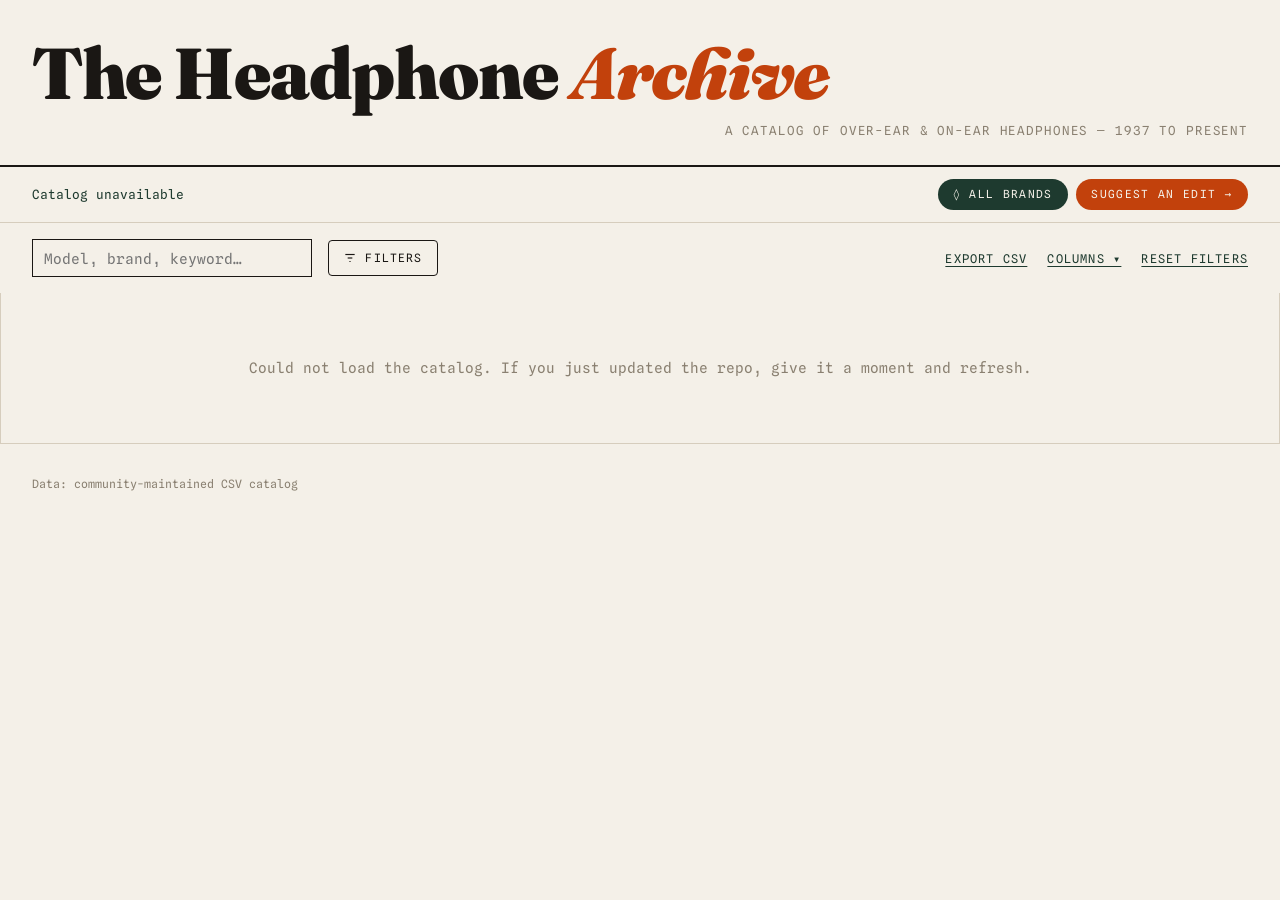
==== site/index.html @ 5421fc85 "Cap Model column's default width at its longest actual value, measured live" ====
<!DOCTYPE html>
<html lang="en">
<head>
<meta charset="UTF-8">
<meta name="viewport" content="width=device-width, initial-scale=1.0">
<title>The Headphone Archive</title>
<style>
  @import url('https://fonts.googleapis.com/css2?family=Fraunces:ital,opsz,wght@0,9..144,400;0,9..144,600;0,9..144,900;1,9..144,400&family=Spline+Sans+Mono:wght@400;500;600&display=swap');

  /* ---- Design tokens ----
     CSS custom properties for the neon-noir palette (paper/ink/amber accents), fonts, and
     spacing. Centralising them here means the whole site re-themes from this one block. */
  :root {
    --ink: #1a1714;
    --paper: #f4f0e8;
    --paper-2: #eae3d6;
    --accent: #c2410c;
    --accent-2: #1e3a2f;
    --line: #d6cdbd;
    --muted: #8a8071;
  }

  * { margin: 0; padding: 0; box-sizing: border-box; }
  html { background: var(--paper); }

  /* ---- Base layout: body, header, controls ----
     Page-level typography and the sticky header that holds the title, stat bar, and filter
     controls. The controls use a responsive CSS grid reflowed by the media queries below. */
  body {
    background: var(--paper);
    color: var(--ink);
    font-family: 'Spline Sans Mono', monospace;
    line-height: 1.5;
  }

  header {
    border-bottom: 2px solid var(--ink);
    padding: 2.5rem 2rem 1.5rem;
    max-width: 1300px;
    margin: 0 auto;
  }

  .masthead {
    display: flex;
    justify-content: space-between;
    align-items: flex-end;
    flex-wrap: wrap;
    gap: 1rem;
  }

  h1 {
    font-family: 'Fraunces', serif;
    font-weight: 900;
    font-size: clamp(2.4rem, 13vw, 4.5rem);
    line-height: 0.92;
    letter-spacing: -0.02em;
  }
  h1 em { font-style: italic; color: var(--accent); }

  .tagline {
    text-align: right;
    font-size: 0.78rem;
    color: var(--muted);
    text-transform: uppercase;
    letter-spacing: 0.15em;
    width: 100%;
  }

  .stats-bar {
    max-width: 1300px;
    margin: 0 auto;
    padding: 0.75rem 2rem;
    display: flex;
    align-items: center;
    gap: 1rem;
    flex-wrap: wrap;
    font-size: 0.8rem;
    border-bottom: 1px solid var(--line);
    color: var(--accent-2);
  }
  #statnums { display: flex; gap: 2rem; flex-wrap: wrap; align-items: center; }
  .suggest-btn {
    font-size: 0.7rem;
    text-transform: uppercase;
    letter-spacing: 0.12em;
    color: var(--paper);
    background: var(--accent);
    padding: 0.45rem 0.95rem;
    text-decoration: none;
    border-radius: 99px;
    white-space: nowrap;
    transition: background 0.15s;
  }
  .suggest-btn:hover { background: var(--accent-2); }
  .brands-btn {
    font-size: 0.7rem;
    text-transform: uppercase;
    letter-spacing: 0.12em;
    color: var(--paper);
    background: var(--accent-2);
    padding: 0.45rem 0.95rem;
    text-decoration: none;
    border-radius: 99px;
    white-space: nowrap;
    transition: background 0.15s;
  }
  .brands-btn:hover { background: #152b22; }
  .stats-bar strong { font-weight: 600; }

  /* The filter grid is now a popover anchored to the toolbar's own left edge (not the
     Filters button's position, which can sit far enough right that a wide panel would
     overflow the viewport) instead of an always-open row, so it costs nothing in the
     page's default vertical layout — only .toolbar's own single row does. */
  .controls {
    position: absolute;
    top: calc(100% + 0.5rem);
    left: var(--pad);
    z-index: 25;
    display: none;
    grid-template-columns: repeat(5, 1fr);
    gap: 0.6rem;
    background: var(--paper);
    border: 1px solid var(--ink);
    box-shadow: 4px 4px 0 rgba(26,23,20,0.12);
    padding: 1rem;
    width: max(600px, 40vw);
    max-width: calc(100vw - 2 * var(--pad));
  }
  .controls.open { display: grid; }
  .controls .field { min-width: 0; }

  .field label {
    display: block;
    font-size: 0.65rem;
    text-transform: uppercase;
    letter-spacing: 0.12em;
    color: var(--muted);
    margin-bottom: 0.3rem;
  }
  input, select {
    width: 100%;
    padding: 0.6rem 0.7rem;
    border: 1px solid var(--ink);
    background: var(--paper);
    font-family: inherit;
    font-size: 0.9rem;
    color: var(--ink);
    border-radius: 0;
  }
  input:focus, select:focus { outline: 2px solid var(--accent); outline-offset: -1px; }

  /* ---- Toolbar ----
     One compact row combining search, the Filters popover trigger, the result count, and
     the export/columns/reset actions — replaces the old separate filter-grid row and
     .resultmeta row so the page's default chrome is a single thin strip. */
  .toolbar {
    position: relative;
    max-width: 1400px;
    margin: 0 auto;
    padding: 1rem var(--pad);
    display: flex;
    align-items: center;
    gap: 1rem;
    flex-wrap: wrap;
  }
  .searchfield { width: min(280px, 100%); }
  .filter-toggle {
    display: inline-flex; align-items: center; gap: 0.5rem;
    background: none; border: 1px solid var(--ink); font-family: inherit;
    font-size: 0.72rem; text-transform: uppercase; letter-spacing: 0.1em;
    padding: 0.62rem 0.9rem; cursor: pointer; color: var(--ink);
    border-radius: 4px;
  }
  .filter-toggle:hover { background: var(--paper-2); }
  .filter-count {
    background: var(--accent); color: var(--paper); border-radius: 99px;
    font-size: 0.62rem; line-height: 1; padding: 0.22rem 0.4rem;
  }
  .resultcount { font-size: 0.75rem; color: var(--muted); text-transform: uppercase; letter-spacing: 0.1em; }

  main { max-width: 1300px; margin: 0 auto; padding: 0 2rem; }
  .meta-actions { display: flex; gap: 1.25rem; align-items: center; }
  .linkbtn {
    background: none; border: none; font-family: inherit; cursor: pointer;
    color: var(--accent-2); font-size: 0.75rem; text-transform: uppercase;
    letter-spacing: 0.1em; text-decoration: underline; text-underline-offset: 3px;
    padding: 0;
  }
  .linkbtn:hover { color: var(--accent); }

  /* Columns panel */
  /* ---- Column show/hide menu ----
     The popover listing each column as a checkbox. .colmenu is absolutely positioned under
     its toggle button and only displayed when .open is present. */
  .colpanel {
    position: relative;
    display: inline-block;
    /* No font-size of its own (it wraps only a button + an absolutely-positioned
       menu), so it was inheriting the page's default 16px, and with body's inherited
       line-height:1.5 that's a 24px-tall box — taller than the 12px .linkbtn siblings'
       ~14.4px, which pushed the Columns button a couple px off their shared center
       line as a flex item. font-size: 0 zeroes this element's own line box (1.5 x 0);
       .colmenu and its children set their own rem-based sizes so they're unaffected. */
    font-size: 0;
  }
  .colmenu {
    position: absolute;
    right: 0;
    top: 1.8rem;
    z-index: 20;
    background: var(--paper);
    border: 1px solid var(--ink);
    box-shadow: 4px 4px 0 rgba(26,23,20,0.12);
    padding: 0.85rem 1rem;
    min-width: 220px;
    display: none;
  }
  .colmenu.open { display: block; }
  .colmenu h4 {
    font-size: 0.62rem; text-transform: uppercase; letter-spacing: 0.14em;
    color: var(--muted); margin-bottom: 0.6rem; font-weight: 600;
  }
  .colmenu label {
    display: flex; align-items: center; gap: 0.55rem;
    font-size: 0.82rem; padding: 0.28rem 0; cursor: pointer;
    text-transform: none; letter-spacing: 0; color: var(--ink);
  }
  .colmenu input[type=checkbox] {
    width: auto; margin: 0; accent-color: var(--accent);
    border-radius: 0; cursor: pointer;
  }

  /* Table layout, header, resizer, cell, and sort-indicator rules live in the
     "Table (desktop)" block further down. Only the rules unique to this spot remain here. */
  thead th { position: relative; }            /* positioning context for .resizer */
  tbody tr { border-bottom: 1px solid var(--line); transition: background 0.12s; }

  .model-name { font-family: 'Fraunces', serif; font-size: 1.02rem; font-weight: 600; }
  .brand { color: var(--accent-2); font-weight: 500; }
  .year { font-variant-numeric: tabular-nums; }
  .spec { font-variant-numeric: tabular-nums; white-space: nowrap; }
  .spec.empty { color: var(--line); }

  /* ---- Status tags & wireless/ANC flags ----
     Pill-style badges in the Status column (active vs discontinued get different accents)
     and the compact WL/ANC text flags. Kept small so they don't crowd the row. */
  .tag {
    display: inline-block;
    font-size: 0.68rem;
    padding: 0.1rem 0.45rem;
    border: 1px solid var(--line);
    border-radius: 99px;
    white-space: nowrap;
  }
  .tag.disc { color: var(--muted); }
  .tag.active { border-color: var(--accent-2); color: var(--accent-2); }
  .flags { font-size: 0.7rem; color: var(--accent); letter-spacing: 0.05em; }

  .loading, .empty {
    text-align: center;
    padding: 4rem 1rem;
    color: var(--muted);
    font-size: 0.9rem;
  }
  .loading::after {
    content: '';
    display: block;
    width: 28px; height: 28px;
    margin: 1rem auto 0;
    border: 2px solid var(--line);
    border-top-color: var(--accent);
    border-radius: 50%;
    animation: spin 0.8s linear infinite;
  }
  @keyframes spin { to { transform: rotate(360deg); } }

  footer {
    max-width: 1300px; margin: 0 auto; padding: 2rem;
    border-top: 1px solid var(--line);
    font-size: 0.72rem; color: var(--muted);
    display: flex; justify-content: space-between; flex-wrap: wrap; gap: 1rem;
  }
  footer a { color: var(--accent-2); }

  /* Zebra striping (subtle) */
  tbody tr.datarow.zebra { background: #ece4d4; }
  tbody tr.datarow { cursor: pointer; }
  tbody tr.datarow:hover { background: var(--paper-2); }

  /* Expand caret + detail panel */
  .caretcol { width: 2rem; text-align: center; }
  .expandbtn { background: none; border: none; cursor: pointer; color: var(--muted); font-size: 1.1rem; line-height: 1; padding: 0.2rem 0.4rem; }
  .caret { display: inline-block; transition: transform 0.15s ease; }
  tr.datarow.expanded .caret { transform: rotate(90deg); color: var(--accent); }
  tr.detailrow > td { padding: 0; border-bottom: 1px solid var(--line); }
  tr.detailrow.zebra > td { background: #ece4d4; }
  /* Only the row itself highlights while expanded (same shade as hover, but it stays lit
     after the mouse leaves, unlike hover). Declared after zebra/hover so it wins the tie
     on specificity. The detail panel below stays plain — an accent top border marks the
     seam instead of matching the row's highlight, so the two read as distinct. */
  tbody tr.datarow.expanded { background: #d6cebc; }
  tr.detailrow:not([hidden]) > td { border-top: 2px solid var(--accent); }
  /* ---- Expanded row detail panel ----
     The drawer revealed when a row is clicked: a responsive grid of every spec plus notes
     and review links. The amber left border ties it visually to its parent row. */
  .detailwrap { padding: 1.1rem 1.4rem; border-left: 3px solid var(--accent); }
  .detail-specs { display: grid; grid-template-columns: repeat(auto-fill, minmax(150px, 1fr)); gap: 0.6rem 1.5rem; margin: 0; }
  .detail-specs dt { font-size: 0.6rem; text-transform: uppercase; letter-spacing: 0.1em; color: var(--muted); }
  .detail-specs dd { font-size: 0.88rem; font-variant-numeric: tabular-nums; }
  .detail-notes { margin-top: 0.9rem; font-size: 0.84rem; color: var(--ink); }
  .detail-links { margin-top: 0.9rem; font-size: 0.82rem; }
  .detail-links a { color: var(--accent-2); }

  /* Accessibility */
  .vh { position: absolute; width: 1px; height: 1px; padding: 0; margin: -1px; overflow: hidden; clip: rect(0 0 0 0); white-space: nowrap; border: 0; }
  .skip-link { position: absolute; left: -999px; top: 0; background: var(--ink); color: var(--paper); padding: 0.6rem 1rem; z-index: 100; }
  .skip-link:focus { left: 0; }
  a:focus-visible, button:focus-visible, input:focus-visible, select:focus-visible,
  th[role="button"]:focus-visible, .expandbtn:focus-visible, .cmpbtn:focus-visible {
    outline: 2px solid var(--accent); outline-offset: 2px;
  }

  /* Compare button in each row */
  .cmpcol { width: 2rem; text-align: center; }
  .cmpbtn { background: none; border: 1px solid var(--line); color: var(--muted);
    line-height: 1; width: 22px; height: 22px; border-radius: 4px; cursor: pointer;
    display: inline-flex; align-items: center; justify-content: center; padding: 0; transition: all 0.1s; }
  .cmpbtn::before { content: "+"; font-size: 1rem; }
  .cmpbtn:hover:not(:disabled) { border-color: var(--accent); color: var(--accent); }
  .cmpbtn--on { background: var(--accent); border-color: var(--accent); color: var(--paper); }
  .cmpbtn--on::before { content: "+"; }
  .cmpbtn--on:hover:not(:disabled)::before { content: "\2212"; color: var(--paper-2); }
  .cmpbtn:disabled { opacity: 0.3; cursor: not-allowed; }

  /* Compare bar */
  .cmpbar { position: fixed; bottom: 0; left: 0; right: 0; background: var(--ink); color: var(--paper);
    display: flex; align-items: center; gap: 1rem; padding: 0.8rem 1.5rem;
    box-shadow: 0 -4px 20px rgba(26,23,20,0.3); z-index: 40;
    transform: translateY(0); transition: transform 0.2s ease; }
  .cmpbar[hidden] { display: none; }
  .cmpbar-slots { display: flex; gap: 0.6rem; flex: 1; flex-wrap: wrap; }
  .cmpbar-slot { display: flex; align-items: center; gap: 0.4rem; background: rgba(255,255,255,0.1);
    border-radius: 99px; padding: 0.25rem 0.7rem; font-size: 0.78rem; white-space: nowrap; }
  .cmpbar-slot button { background: none; border: none; color: inherit; cursor: pointer;
    font-size: 1rem; line-height: 1; padding: 0; opacity: 0.7; }
  .cmpbar-slot button:hover { opacity: 1; }
  .cmpbar-btn { background: var(--accent); color: var(--paper); border: none; cursor: pointer;
    font-family: inherit; font-size: 0.72rem; text-transform: uppercase; letter-spacing: 0.1em;
    padding: 0.6rem 1.2rem; border-radius: 99px; white-space: nowrap; }
  .cmpbar-btn:hover { background: var(--accent-2); }
  .cmpbar-clear { color: rgba(255,255,255,0.6); font-size: 0.72rem; }
  .cmpbar-clear:hover { color: var(--paper); }

  /* Compare modal */
  /* ---- Compare modal ----
     Full-screen overlay that shows 2-3 selected headphones side by side. Hidden by default
     via the [hidden] attribute and switched to a flex layout only when opened. */
  #cmpOverlay { align-items: flex-start; justify-content: center; padding: 2rem 1rem; overflow-y: auto; }
  #cmpOverlay:not([hidden]) { display: flex; }
  .cmpmodal { background: var(--card); border: 1px solid var(--ink); border-radius: 12px;
    max-width: 960px; width: 100%; padding: 0; overflow: hidden; }
  .cmpmodal-head { display: flex; justify-content: space-between; align-items: center;
    padding: 1.2rem 1.5rem; border-bottom: 2px solid var(--ink); }
  .cmpmodal-head h2 { font-family: 'Fraunces', serif; font-size: 1.4rem; }
  .cmpclose { background: none; border: none; cursor: pointer; font-size: 1.5rem;
    color: var(--muted); line-height: 1; padding: 0.2rem; }
  .cmpclose:hover { color: var(--ink); }
  .cmpmodal-body { overflow-x: auto; }
  .cmpmodal-hint { font-size: 0.76rem; color: var(--muted); padding: 0.8rem 1.5rem;
    border-top: 1px solid var(--line); }
  .cmpmodal-hint a { color: var(--accent-2); word-break: break-all; }

  /* Comparison table */
  .cmptable { border-collapse: collapse; width: 100%; table-layout: fixed; }
  .cmptable th, .cmptable td { padding: 0.65rem 1rem; text-align: left;
    border-bottom: 1px solid var(--line); vertical-align: top; }
  .cmptable th { font-size: 0.6rem; text-transform: uppercase; letter-spacing: 0.1em;
    color: var(--muted); width: 140px; background: var(--paper-2); }
  .cmptable td { font-size: 0.88rem; background: var(--paper); }
  .cmptable tbody tr:nth-child(even) td { background: #ece4d4; }
  .cmptable .cmp-label { font-family: 'Fraunces', serif; font-size: 1rem; font-weight: 600; }
  .cmptable .cmp-brand { font-size: 0.72rem; color: var(--muted); }
  .cmptable .cmp-diff { color: var(--accent); font-weight: 500; }
  .cmptable .cmp-same { color: var(--muted); }
  .cmptable .cmp-empty { color: var(--line); font-style: italic; }
  /* ---- Accessibility & responsive ----
     Honours reduced-motion preferences and reflows the layout for tablet/phone widths.
     The small-screen rules also bump input font-size to 16px to stop iOS auto-zoom. */
  @media (prefers-reduced-motion: reduce) {
    *, *::before, *::after { animation-duration: 0.01ms !important; transition-duration: 0.01ms !important; }
  }
  /* ── Variables & base ────────────────────────────────── */
  :root { --pad: clamp(1rem, 3vw, 2rem); }

  h1 { font-family: 'Fraunces', serif; font-weight: 900;
    font-size: clamp(2.4rem, 13vw, 4.5rem); line-height: 0.92; letter-spacing: -0.02em; }
  h1 em { font-style: italic; color: var(--accent); }

  .tagline { text-align: right; font-size: 0.78rem; color: var(--muted);
    text-transform: uppercase; letter-spacing: 0.15em; width: 100%; }

  /* ── Page structure ──────────────────────────────────── */
  /* All sections share the same max-width and side padding */
  .stats-bar, main, footer {
    max-width: 1400px; margin: 0 auto;
  }
  .stats-bar {
    padding: 0.75rem var(--pad);
    display: flex; align-items: center; gap: 1rem; flex-wrap: wrap;
    font-size: 0.8rem; border-bottom: 1px solid var(--line); color: var(--accent-2);
  }
  #statnums { display: flex; gap: 1.5rem; flex-wrap: wrap; align-items: center; }

  /* ── Toolbar (search, filters popover, result count, actions) ──── */
  .toolbar {
    position: relative;
    max-width: 1400px; margin: 0 auto; padding: 1rem var(--pad);
    display: flex; align-items: center; gap: 1rem; flex-wrap: wrap;
  }
  .searchfield { width: min(280px, 100%); }
  .filter-toggle {
    display: inline-flex; align-items: center; gap: 0.5rem;
    background: none; border: 1px solid var(--ink); font-family: inherit;
    font-size: 0.72rem; text-transform: uppercase; letter-spacing: 0.1em;
    padding: 0.62rem 0.9rem; cursor: pointer; color: var(--ink);
    border-radius: 4px;
  }
  .filter-toggle:hover { background: var(--paper-2); }
  .filter-count {
    background: var(--accent); color: var(--paper); border-radius: 99px;
    font-size: 0.62rem; line-height: 1; padding: 0.22rem 0.4rem;
  }
  .resultcount { font-size: 0.75rem; color: var(--muted); text-transform: uppercase; letter-spacing: 0.1em; }

  /* ── Controls / filters popover ──────────────────────── */
  .controls {
    position: absolute; top: calc(100% + 0.5rem); left: var(--pad); z-index: 25;
    display: none;
    grid-template-columns: repeat(5, 1fr);
    gap: 0.6rem;
    background: var(--paper); border: 1px solid var(--ink);
    box-shadow: 4px 4px 0 rgba(26,23,20,0.12);
    padding: 1rem;
    width: max(600px, 40vw);
    max-width: calc(100vw - 2 * var(--pad));
  }
  .controls.open { display: grid; }
  .controls .field { min-width: 0; }
  @media (max-width: 700px) {
    .controls { grid-template-columns: 1fr 1fr; width: max(90vw, 320px); }
  }

  .field label { display: block; font-size: 0.65rem; text-transform: uppercase;
    letter-spacing: 0.12em; color: var(--muted); margin-bottom: 0.3rem; }
  input, select { width: 100%; padding: 0.6rem 0.7rem; border: 1px solid var(--ink);
    background: var(--paper); font-family: inherit; font-size: 0.9rem;
    color: var(--ink); border-radius: 0; }
  input:focus, select:focus { outline: none; border-color: var(--accent); }
  @media (max-width: 600px) { input, select { font-size: 1rem; } } /* prevent iOS zoom */

  /* ── Main + table ────────────────────────────────────── */
  main { padding: 0; }

  .meta-actions { display: flex; gap: 1.25rem; align-items: center; margin-left: auto; }
  .linkbtn { background: none; border: none; font-family: inherit; cursor: pointer;
    color: var(--accent-2); font-size: 0.75rem; text-transform: uppercase;
    letter-spacing: 0.1em; text-decoration: underline; text-underline-offset: 3px; padding: 0; }
  .linkbtn:hover { color: var(--accent); }

  /* Columns panel */
  .colpanel { position: relative; display: inline-block; font-size: 0; }
  .colmenu { position: absolute; right: 0; top: 1.8rem; z-index: 20;
    background: var(--paper); border: 1px solid var(--ink);
    box-shadow: 4px 4px 0 rgba(26,23,20,0.12); padding: 0.85rem 1rem;
    min-width: 220px; display: none; }
  .colmenu.open { display: block; }
  .colmenu h4 { font-size: 0.62rem; text-transform: uppercase; letter-spacing: 0.14em;
    color: var(--muted); margin-bottom: 0.6rem; font-weight: 600; }
  .colmenu label { display: flex; align-items: center; gap: 0.55rem;
    font-size: 0.82rem; padding: 0.28rem 0; cursor: pointer;
    text-transform: none; letter-spacing: 0; color: var(--ink); }
  .colmenu input[type=checkbox] { width: auto; margin: 0;
    accent-color: var(--accent); border-radius: 0; cursor: pointer; }

  /* ── Table (desktop) ─────────────────────────────────── */
  /* ---- Table (desktop) ----
     The authoritative table styling: full-width fixed layout, sticky header, resizer handles,
     and sort indicators. The auto-fit rules let columns fill the container without overflow. */
  table { width: 100%; border-collapse: collapse; table-layout: fixed; }
  #tablewrap {
    overflow-x: hidden;
    overflow-y: auto;
    max-height: calc(100vh - 230px);
    background: var(--paper);
    border-left: 1px solid var(--line);
    border-right: 1px solid var(--line);
  }
  table.autofit { width: 100%; table-layout: fixed; }
  table.autofit td { overflow: hidden; text-overflow: ellipsis; }
  table.autofit th { overflow: hidden; text-overflow: clip; }
  thead th { position: sticky; top: 0; z-index: 10; background: var(--paper-2);
    text-align: left; font-size: 0.65rem; text-transform: uppercase;
    letter-spacing: 0.12em; color: var(--muted); padding: 0.5rem 0.6rem;
    /* box-shadow, not border-bottom: with table { border-collapse: collapse }, a bottom
       border on a sticky header cell is collapsed onto the shared edge with the row
       below it, so it scrolls away with the body instead of staying pinned to the
       sticky header. box-shadow isn't part of the border-collapse model, so it stays
       put. */
    /* The inset right-edge shadow is a static divider between every header, resizable
       or not — see .resizer::before below for the extra grip mark on ones that are. */
    box-shadow: 0 2px 0 0 var(--ink), inset -1px 0 0 var(--line);
    cursor: pointer; user-select: none; white-space: nowrap; }
  thead th:last-child { box-shadow: 0 2px 0 0 var(--ink); }
  thead th:hover { color: var(--accent); }
  thead th > span:first-child { display: inline-block; max-width: calc(100% - 10px);
    overflow: hidden; text-overflow: clip; vertical-align: bottom; }
  thead th[aria-sort="ascending"], thead th[aria-sort="descending"] { color: var(--accent); box-shadow: 0 3px 0 0 var(--accent), inset -1px 0 0 var(--line); }
  /* Column reorder drag feedback: the dragged header dims, and a single fixed-position
     bar (positioned in JS, see wireHeaderDrag) marks the one spot it would land on if
     dropped now. */
  thead th.dragging-col { opacity: 0.4; }
  #colDropIndicator { position: fixed; width: 3px; background: var(--accent);
    z-index: 30; display: none; pointer-events: none; }
  /* Applied to a column's header and cells when COLS marks it `center: true` (Year,
     Impedance) — both the label and the values center within the column's width. */
  th.col-center, td.col-center { text-align: center; }
  /* Applied to a column's th+td when COLS marks it `tight: true` (Year, Impedance) — the
     standard 0.6rem side padding is generous for columns already trimmed to fit a short
     header word, so this shaves it down and the column's `w` is measured against this
     smaller padding instead. */
  th.col-tight, td.col-tight { padding-left: 0.3rem; padding-right: 0.3rem; }
  tbody tr:hover { background: var(--paper-2); }
  tbody td { padding: 0.7rem 0.6rem; font-size: 0.86rem; vertical-align: top;
    white-space: nowrap; overflow: hidden; text-overflow: ellipsis; }
  tbody tr.datarow { background: var(--paper); cursor: pointer; }
  tbody tr.datarow.zebra { background: #ece4d4; }
  tbody tr.datarow:hover, tbody tr.datarow.zebra:hover { background: #d6cebc; }

  .resizer { position: absolute; top: 0; right: 0; width: 9px; height: 100%;
    cursor: col-resize; user-select: none; }
  /* Every header already gets a plain divider line (thead th's inset box-shadow);
     this short grip mark layers on top of it to mark boundaries that actually drag,
     growing into a full-height accent line on hover as the "you can resize here" cue. */
  .resizer::before { content: ""; position: absolute; right: 0; top: 38%;
    height: 24%; width: 3px; border-radius: 2px; background: var(--muted); }
  .resizer:hover::before { top: 0; height: 100%; width: 2px; border-radius: 0; background: var(--accent); }

  .model-name { font-family: 'Fraunces', serif; font-size: 1.02rem; font-weight: 600; }
  .brand { color: var(--accent-2); font-weight: 500; text-decoration: none; }
  .brand:hover { color: var(--accent); text-decoration: underline; }
  .year { font-variant-numeric: tabular-nums; }
  .spec { font-variant-numeric: tabular-nums; white-space: nowrap; }
  .spec.empty { color: var(--line); }
  .tag { display: inline-block; font-size: 0.68rem; padding: 0.1rem 0.45rem;
    border: 1px solid var(--line); border-radius: 99px; white-space: nowrap; }
  .tag.disc { color: var(--muted); }
  .tag.active { border-color: var(--accent-2); color: var(--accent-2); }
  .flags { font-size: 0.7rem; color: var(--accent); letter-spacing: 0.05em; }

  /* ── Mobile card layout ──────────────────────────────── */
  @media (max-width: 600px) {
    /* Unlock the table for card transformation */
    #tablewrap { overflow-x: hidden; max-height: none; border: none; }
    table, tbody { display: block; }
    thead { display: none; }

    /* Each row becomes a card */
    tr.datarow {
      display: grid;
      /* Year and design each get their own column (auto / 1fr) rather than sharing one
         "meta" area — two grid items placed in the same named area stack on top of each
         other instead of flowing side by side, which is what "auto auto" here fixes. */
      grid-template-columns: auto 1fr auto auto;
      grid-template-areas: "brand  brand  cmp caret" "model  model  cmp caret" "year design cmp caret";
      gap: 0 0.4rem;
      align-items: center;
      border: 1px solid var(--line);
      border-radius: 8px;
      margin: 0.5rem var(--pad);
      padding: 0.75rem;
      background: var(--paper);
      cursor: pointer;
    }
    tr.datarow.zebra { background: #ece4d4; }
    tr.datarow:hover { background: var(--paper-2); }

    /* Hide all cells by default; show only the ones we name */
    tr.datarow td { display: none; padding: 0; border: none;
      white-space: normal; overflow: visible; text-overflow: unset; }

    /* Prefixed with `tr.datarow` (rather than the bare `td[data-key=...]`) so these
       beat the "hide all cells" rule above on specificity — a plain attribute selector
       is less specific than tr.datarow td and was silently losing to display:none. */
    tr.datarow td[data-key="_brand"]    { display: block; grid-area: brand;
      font-size: 0.68rem; color: var(--muted); margin-bottom: 0.1rem; }
    tr.datarow td[data-key="model_name"]{ display: block; grid-area: model;
      font-size: 0.95rem; font-family: 'Fraunces', serif; font-weight: 600;
      line-height: 1.2; padding: 0.05rem 0; }
    /* Meta row: year + design, each in their own grid column so they sit side by side
       instead of overlapping (see the grid-template-areas comment above). */
    tr.datarow td[data-key="release_year"]{ display: inline; grid-area: year;
      font-size: 0.72rem; color: var(--muted); justify-self: start; }
    tr.datarow td[data-key="design"]    { display: inline; grid-area: design;
      font-size: 0.72rem; color: var(--muted); justify-self: start; }
    tr.datarow td[data-key="design"]::before { content: "\00b7"; margin-right: 0.3em; }
    tr.datarow td.cmpcol  { display: flex; grid-area: cmp;  align-items: center;
      justify-content: center; width: 28px; }
    tr.datarow td.caretcol{ display: flex; grid-area: caret; align-items: center;
      justify-content: center; width: 28px; }

    /* Detail row in card view — :not([hidden]) so the hidden attribute (which toggleDetail
       sets/clears) still wins; a bare `display: block` here would override it and force
       every row's detail panel permanently open. */
    tr.detailrow:not([hidden]) { display: block; }
    tr.detailrow > td { display: block; padding: 0; border: none;
      margin: -0.5rem var(--pad) 0.5rem; border-left: 3px solid var(--accent);
      background: var(--paper); border-radius: 0 0 8px 8px; }
    tr.detailrow.zebra > td { background: #ece4d4; }
    .detailwrap { padding: 0.9rem 1rem; border-left: none; }

    /* Simplify compare modal on mobile */
    .cmpmodal { border-radius: 0; max-height: 100vh; overflow-y: auto; }
    #cmpOverlay { padding: 0; align-items: flex-end; }
    .cmptable th { width: 90px; font-size: 0.55rem; }
    .cmptable td { font-size: 0.8rem; }

    /* Compare bar */
    .cmpbar { flex-wrap: wrap; gap: 0.5rem; padding: 0.75rem 1rem; }
    .cmpbar-slots { width: 100%; }
    .cmpbar-slot { font-size: 0.7rem; }
  }

  /* ── Expand / detail panel ───────────────────────────── */
  .caretcol { width: 2rem; text-align: center; }
  .expandbtn { background: none; border: none; cursor: pointer;
    color: var(--muted); font-size: 1.1rem; line-height: 1; padding: 0.2rem 0.4rem; }
  .caret { display: inline-block; transition: transform 0.15s ease; }
  tr.datarow.expanded .caret { transform: rotate(90deg); color: var(--accent); }
  tr.detailrow > td { padding: 0; border-bottom: 1px solid var(--line); }
  tr.detailrow.zebra > td { background: #ece4d4; }
  /* Only the row itself highlights while expanded (same shade as hover, but it stays lit
     after the mouse leaves, unlike hover). Declared after zebra/hover so it wins the tie
     on specificity. The detail panel below stays plain — an accent top border marks the
     seam instead of matching the row's highlight, so the two read as distinct. */
  tbody tr.datarow.expanded { background: #d6cebc; }
  tr.detailrow:not([hidden]) > td { border-top: 2px solid var(--accent); }
  .detailwrap { padding: 1.1rem 1.4rem; border-left: 3px solid var(--accent); }
  .detail-specs { display: grid;
    grid-template-columns: repeat(auto-fill, minmax(150px, 1fr));
    gap: 0.6rem 1.5rem; margin: 0; }
  .detail-specs dt { font-size: 0.6rem; text-transform: uppercase;
    letter-spacing: 0.1em; color: var(--muted); }
  .detail-specs dd { font-size: 0.88rem; font-variant-numeric: tabular-nums;
    word-break: break-word; overflow-wrap: break-word; white-space: normal; }
  .detail-notes { margin-top: 0.9rem; font-size: 0.84rem; color: var(--ink);
    background: var(--paper); border: 1px solid var(--line);
    padding: 0.5rem 0.75rem; border-radius: 4px; }
  .detail-links { margin-top: 0.9rem; font-size: 0.82rem; }
  .detail-links a { color: var(--accent-2); }

  /* Lineage chain */
  .lineage-chain { margin-top: 1rem; }
  .ln-label { font-size: 0.6rem; text-transform: uppercase; letter-spacing: 0.12em;
    color: var(--muted); margin-bottom: 0.5rem; }
  .ln-row { display: flex; align-items: center; flex-wrap: wrap; gap: 0.3rem; }
  .ln-arrow { color: var(--line); font-size: 0.9rem; padding: 0 0.1rem; }
  .ln-node { display: flex; flex-direction: column; align-items: center;
    padding: 0.35rem 0.65rem; border-radius: 4px; border: 1px solid var(--line);
    min-width: 80px; max-width: 140px; text-align: center; }
  .ln-current { background: var(--accent); border-color: var(--accent); color: var(--paper); }
  .ln-other { background: var(--paper-2); cursor: pointer; transition: border-color 0.12s; }
  .ln-other:hover { border-color: var(--accent); }
  .ln-name { font-size: 0.72rem; font-weight: 600; white-space: nowrap;
    overflow: hidden; text-overflow: ellipsis; max-width: 120px; }
  .ln-year { font-size: 0.6rem; opacity: 0.75; margin-top: 0.1rem; }

  /* ── Misc ────────────────────────────────────────────── */
  .loading, .empty { text-align: center; padding: 4rem 1rem;
    color: var(--muted); font-size: 0.9rem; }
  .loading::after { content: ''; display: block; width: 28px; height: 28px;
    margin: 1rem auto 0; border: 2px solid var(--line); border-top-color: var(--accent);
    border-radius: 50%; animation: spin 0.8s linear infinite; }
  @keyframes spin { to { transform: rotate(360deg); } }

  footer { padding: 2rem var(--pad); border-top: 1px solid var(--line);
    font-size: 0.72rem; color: var(--muted);
    display: flex; justify-content: space-between; flex-wrap: wrap; gap: 1rem; }
  footer a { color: var(--accent-2); }

  /* ── Accessibility ───────────────────────────────────── */
  .vh { position: absolute; width: 1px; height: 1px; padding: 0;
    margin: -1px; overflow: hidden; clip: rect(0 0 0 0);
    white-space: nowrap; border: 0; }
  .skip-link { position: absolute; left: -999px; top: 0;
    background: var(--ink); color: var(--paper); padding: 0.6rem 1rem; z-index: 100; }
  .skip-link:focus { left: 0; }
  a:focus-visible, button:focus-visible, input:focus-visible, select:focus-visible,
  th[role="button"]:focus-visible, .expandbtn:focus-visible, .cmpbtn:focus-visible {
    outline: 2px solid var(--accent); outline-offset: 2px; }

  /* ── Compare button ──────────────────────────────────── */
  .cmpcol { width: 2rem; text-align: center; }
  .cmpbtn { background: none; border: 1px solid var(--line); color: var(--muted);
    font-size: 1rem; line-height: 1; width: 22px; height: 22px; border-radius: 4px;
    cursor: pointer; display: inline-flex; align-items: center; justify-content: center;
    padding: 0; transition: all 0.1s; }
  .cmpbtn:hover:not(:disabled) { border-color: var(--accent); color: var(--accent); }
  .cmpbtn--on { background: var(--accent); border-color: var(--accent); color: var(--paper); }
  .cmpbtn:disabled { opacity: 0.3; cursor: not-allowed; }

  /* ── Compare bar ─────────────────────────────────────── */
  .cmpbar { position: fixed; bottom: 0; left: 0; right: 0; background: var(--ink);
    color: var(--paper); display: flex; align-items: center; gap: 1rem;
    padding: 0.8rem 1.5rem; box-shadow: 0 -4px 20px rgba(26,23,20,0.3); z-index: 40; }
  .cmpbar[hidden] { display: none; }
  .cmpbar-slots { display: flex; gap: 0.6rem; flex: 1; flex-wrap: wrap; }
  .cmpbar-slot { display: flex; align-items: center; gap: 0.4rem;
    background: rgba(255,255,255,0.1); border-radius: 99px;
    padding: 0.25rem 0.7rem; font-size: 0.78rem; white-space: nowrap; }
  .cmpbar-slot button { background: none; border: none; color: inherit;
    cursor: pointer; font-size: 1rem; line-height: 1; padding: 0; opacity: 0.7; }
  .cmpbar-slot button:hover { opacity: 1; }
  .cmpbar-btn { background: var(--accent); color: var(--paper); border: none;
    cursor: pointer; font-family: inherit; font-size: 0.72rem;
    text-transform: uppercase; letter-spacing: 0.1em; padding: 0.6rem 1.2rem;
    border-radius: 99px; white-space: nowrap; }
  .cmpbar-btn:hover { background: var(--accent-2); }
  .cmpbar-clear { color: rgba(255,255,255,0.6); font-size: 0.72rem; }
  .cmpbar-clear:hover { color: var(--paper); }

  /* ── Compare modal ───────────────────────────────────── */
  #cmpOverlay { align-items: flex-start; justify-content: center;
    padding: 2rem 1rem; overflow-y: auto; }
  #cmpOverlay:not([hidden]) { display: flex; }
  .cmpmodal { background: var(--card); border: 1px solid var(--ink); border-radius: 12px;
    max-width: 960px; width: 100%; padding: 0; overflow: hidden; }
  .cmpmodal-head { display: flex; justify-content: space-between; align-items: center;
    padding: 1.2rem 1.5rem; border-bottom: 2px solid var(--ink); }
  .cmpmodal-head h2 { font-family: 'Fraunces', serif; font-size: 1.4rem; }
  .cmpclose { background: none; border: none; cursor: pointer; font-size: 1.5rem;
    color: var(--muted); line-height: 1; padding: 0.2rem; }
  .cmpclose:hover { color: var(--ink); }
  .cmpmodal-body { overflow-x: auto; }
  .cmpmodal-hint { font-size: 0.76rem; color: var(--muted); padding: 0.8rem 1.5rem;
    border-top: 1px solid var(--line); }
  .cmpmodal-hint a { color: var(--accent-2); word-break: break-all; }
  .cmptable { border-collapse: collapse; width: 100%; table-layout: fixed; }
  .cmptable th, .cmptable td { padding: 0.32rem 0.7rem; text-align: left;
    border-bottom: 1px solid var(--line); vertical-align: top; }
  .cmptable th { font-size: 0.58rem; text-transform: uppercase; letter-spacing: 0.1em;
    color: var(--muted); width: 120px; background: var(--paper-2); }
  .cmptable td { font-size: 0.82rem; background: var(--paper); }
  .cmptable tbody tr:nth-child(even) td { background: #ece4d4; }
  .cmptable .cmp-label { font-family: 'Fraunces', serif; font-size: 0.92rem; font-weight: 600; }
  .cmptable .cmp-brand { font-size: 0.68rem; color: var(--muted); }
  .cmptable .cmp-diff { color: var(--accent); font-weight: 500; }
  .cmptable .cmp-same { color: var(--muted); }
  .cmptable .cmp-empty { color: var(--line); font-style: italic; }
</style>
</head>
<body>
<a class="skip-link" href="#main">Skip to catalog</a>
<header>
  <div class="masthead">
    <h1>The Headphone <em>Archive</em></h1>
    <div class="tagline">A catalog of over-ear &amp; on-ear headphones — 1937 to present</div>
  </div>
</header>

<div class="stats-bar" id="statsbar">
  <span id="statnums">Loading catalog&hellip;</span>
  <div style="margin-left:auto;display:flex;gap:0.5rem;align-items:center;">
    <a class="brands-btn" href="brands.html">&#9674; All Brands</a>
    <a class="suggest-btn" href="suggest.html">Suggest an Edit &rarr;</a>
  </div>
</div>

<main id="main">
  <div class="toolbar">
    <div class="field searchfield">
      <label for="q" class="vh">Search</label>
      <input type="text" id="q" placeholder="Model, brand, keyword&hellip;" autocomplete="off">
    </div>
    <button class="filter-toggle" id="filterToggle" aria-haspopup="true" aria-expanded="false" aria-controls="filtersGrid">
      <svg width="14" height="14" viewBox="0 0 24 24" fill="none" stroke="currentColor" stroke-width="2"><line x1="4" y1="6" x2="20" y2="6"/><line x1="8" y1="12" x2="16" y2="12"/><line x1="11" y1="18" x2="13" y2="18"/></svg>
      Filters<span class="filter-count" id="filterCount" hidden></span>
    </button>
    <div class="controls" id="filtersGrid">
        <div class="field">
          <label for="brand">Brand</label>
          <select id="brand"><option value="">All</option></select>
        </div>
        <div class="field">
          <label for="design">Design</label>
          <select id="design"><option value="">All</option></select>
        </div>
        <div class="field">
          <label for="fit">Fit</label>
          <select id="fit"><option value="">All</option></select>
        </div>
        <div class="field">
          <label for="driver">Driver</label>
          <select id="driver"><option value="">All</option></select>
        </div>
        <div class="field">
          <label for="status">Status</label>
          <select id="status"><option value="">All</option></select>
        </div>
        <div class="field">
          <label for="sig">Sound signature</label>
          <select id="sig">
            <option value="">All</option>
            <option>Neutral</option>
            <option>Warm Neutral</option>
            <option>Neutral Bright</option>
            <option>Warm</option>
            <option>Bright</option>
            <option>Analytical</option>
            <option>V-Shaped</option>
            <option>U-Shaped</option>
            <option>Bassy</option>
            <option>Dark</option>
          </select>
        </div>
        <div class="field">
          <label for="imp_max">Max impedance</label>
          <select id="imp_max">
            <option value="">Any</option>
            <option value="16">Up to 16&Omega;</option>
            <option value="32">Up to 32&Omega;</option>
            <option value="50">Up to 50&Omega;</option>
            <option value="80">Up to 80&Omega;</option>
            <option value="150">Up to 150&Omega;</option>
            <option value="300">Up to 300&Omega;</option>
          </select>
        </div>
        <div class="field">
          <label for="price_max">Max price (USD)</label>
          <input type="number" id="price_max" placeholder="e.g. 500" min="0" step="50">
        </div>
        <div class="field">
          <label for="connector">Connector</label>
          <select id="connector">
            <option value="">All</option>
            <option>3.5mm</option>
            <option>6.35mm</option>
            <option>3.5mm/6.35mm</option>
            <option>4.4mm Pentaconn</option>
            <option>Dual 3.5mm</option>
            <option>mini-XLR</option>
            <option>Dual mini-XLR</option>
            <option>A2DC</option>
            <option>MMCX</option>
            <option>Wireless</option>
            <option>USB</option>
            <option>USB-C</option>
            <option>Electrostatic</option>
          </select>
        </div>
        <div class="field">
          <label for="detachable">Detachable cable</label>
          <select id="detachable">
            <option value="">All</option>
            <option>Yes</option>
            <option>No</option>
          </select>
        </div>
      </div>
    <span id="count" class="resultcount" aria-live="polite"></span>
    <span class="meta-actions">
      <button class="linkbtn" id="exportBtn">Export CSV</button>
      <span class="colpanel">
        <button class="linkbtn" id="coltoggle">Columns &#9662;</button>
        <div class="colmenu" id="colmenu">
          <h4>Show columns</h4>
          <div id="colboxes"></div>
        </div>
      </span>
      <button class="linkbtn" id="reset">Reset filters</button>
    </span>
  </div>
  <div id="tablewrap">
    <div class="loading">Fetching the archive</div>
  </div>
</main>

<!-- Compare bar — slides up when headphones are selected -->
<div class="cmpbar" id="cmpbar" hidden aria-live="polite">
  <div class="cmpbar-slots" id="cmpSlots"></div>
  <button class="cmpbar-btn" id="cmpGo" aria-label="Open comparison">Compare</button>
  <button class="cmpbar-clear linkbtn" id="cmpClear">Clear</button>
</div>

<!-- Compare modal -->
<div class="overlay" id="cmpOverlay" role="dialog" aria-modal="true" aria-labelledby="cmpTitle" hidden>
  <div class="cmpmodal">
    <div class="cmpmodal-head">
      <h2 id="cmpTitle">Compare Headphones</h2>
      <button class="cmpclose" id="cmpClose" aria-label="Close comparison">&times;</button>
    </div>
    <div class="cmpmodal-body" id="cmpBody"></div>
    <p class="cmpmodal-hint">Share this comparison: <a id="cmpShareLink" href="#"></a></p>
  </div>
</div>

<footer>
  <span>Data: community-maintained CSV catalog</span>
  <span id="source"></span>
</footer>

<script>
// ---- Config & data source ----
// RAW_BASE points at the GitHub raw CSVs, which are the fallback data source. The
// site normally reads the live D1 catalog API and only drops to these CSVs if that fails.
const RAW_BASE = "https://raw.githubusercontent.com/notacodeman/headphone-database/main/database";

// Column definitions. `on` is the default visibility. `w` is a relative weight used to
// split 100% of the table's width; `minW` is a soft floor in pixels — the width
// distributor (see distributeColumnWidths) tries not to shrink a column past it, only
// giving up on that if every visible column is already at its floor and there still
// isn't enough room, so the table still never overflows. `fixed: true` opts a column
// out of that proportional split entirely — it always renders at exactly `w` pixels
// (like the compare/caret columns), for content whose size doesn't vary meaningfully
// (a 4-digit year, a short enum), so it never wastes flex space or gets squeezed. `w` is
// sized to the longest value that column actually shows today (measured against the real
// header/cell fonts, not guessed) — re-measure if a column's content set changes.
// A fixed column can opt into a drag handle via `wSmall` (Design, Fit): dragging it snaps
// between the normal and this compact width once the drag passes FIXED_DRAG_THRESHOLD,
// since there's no in-between size that makes sense for content this short. Without it
// (Year, Impedance) there's no handle at all: a single width, immovable. `center: true`
// (Year, Impedance) centers both that column's header and its values instead of the
// default left alignment.
const COLS = [
  { key: "_brand",         label: "Brand",       on: true,  sortable: true,  w: 130, minW: 110 },
  { key: "model_name",     label: "Model",       on: true,  sortable: true,  w: 180, minW: 110 },
  // Year has no small mode: fitting the full "Year" header at every width leaves no
  // useful in-between size (the header alone needs ~59px, so "small" would end up
  // wider than "normal"), so it's just a single width, kept as tight as the header
  // and a plain 4-digit value allow. Design keeps its full header too, but a small
  // mode still makes sense there since "Design" fits within its compact width.
  { key: "release_year",   label: "Year", on: true, sortable: true, w: 51, fixed: true, tight: true, center: true },
  { key: "design",     label: "Design", on: true, sortable: true, w: 116, wSmall: 65, fixed: true },
  { key: "fit",            label: "Fit",         on: true,  sortable: true,  w: 92,  wSmall: 58, fixed: true },
  { key: "driver_type",    label: "Driver",      on: false, sortable: true,  w: 130, minW: 90 },
  { key: "driver_size_mm", label: "Driver Size", on: false, sortable: true,  w: 120, minW: 90 },
  { key: "impedance_ohms", label: "Impedance",   on: true,  sortable: true,  w: 88,  fixed: true, center: true, tight: true },
  { key: "sensitivity_db", label: "Sensitivity", on: false, sortable: true,  w: 130, minW: 90 },
  { key: "status",         label: "Status",      on: false, sortable: true,  w: 130, minW: 90 },
  { key: "_flags",         label: "Wireless/ANC", on: false, sortable: false, w: 120, minW: 90 },
  { key: "weight_g",       label: "Weight (g)",   on: false, sortable: true,  w: 100, minW: 70 },
  { key: "msrp_usd",       label: "MSRP (USD)",   on: true,  sortable: true,  w: 110, minW: 80 },
  { key: "connector_type", label: "Connector",    on: false, sortable: true,  w: 140, minW: 100 },
  { key: "detachable_cable",label:"Detachable",   on: false, sortable: true,  w: 100, minW: 80 }
];

// ---- Application state ----
// Single source of truth for the table: all rows, the filtered subset, current sort,
// and per-column visibility. render() reads only from here, never from the DOM.
const state = { rows: [], filtered: [], sortKey: "release_year", sortDir: "descending", visible: {}, small: {} };

// ---- Compare state ----
// compareSet holds integer IDs (up to 3). URL: ?compare=1,42,187
const compareSet = new Set();
const COMPARE_MAX = 3;

function compareFromURL() {
  const params = new URLSearchParams(location.search);
  const ids = (params.get("compare") || "").split(",").map(s => parseInt(s, 10)).filter(n => n > 0);
  compareSet.clear();
  ids.slice(0, COMPARE_MAX).forEach(id => compareSet.add(id));
}

function compareToURL() {
  const params = new URLSearchParams(location.search);
  if (compareSet.size > 0) {
    params.set("compare", [...compareSet].join(","));
  } else {
    params.delete("compare");
  }
  const newURL = params.toString() ? `${location.pathname}?${params}` : location.pathname;
  history.replaceState(null, "", newURL);
}

function toggleCompare(intId) {
  if (compareSet.has(intId)) {
    compareSet.delete(intId);
  } else {
    if (compareSet.size >= COMPARE_MAX) return; // max reached
    compareSet.add(intId);
  }
  compareToURL();
  updateCompareBar();
  // Update just the affected row's button without full re-render
  document.querySelectorAll(`tr.datarow[data-id="${intId}"]`).forEach(tr => {
    const btn = tr.querySelector(".cmpbtn");
    if (btn) syncCompareBtnState(btn, intId);
  });
}

function syncCompareBtnState(btn, intId) {
  const selected = compareSet.has(intId);
  const full = !selected && compareSet.size >= COMPARE_MAX;
  btn.classList.toggle("cmpbtn--on", selected);
  btn.setAttribute("aria-pressed", String(selected));
  btn.setAttribute("title", selected ? "Remove from comparison" : (full ? "Maximum 3 selected" : "Add to comparison"));
  btn.disabled = full;
}

// Load saved column prefs (works on the live site; falls back to defaults if unavailable)
function loadColPrefs() {
  COLS.forEach(c => state.visible[c.key] = c.on);
  try {
    const saved = JSON.parse(localStorage.getItem("archive_cols") || "null");
    if (saved) COLS.forEach(c => { if (c.key in saved) state.visible[c.key] = !!saved[c.key]; });
  } catch (e) {}
}
function saveColPrefs() {
  try { localStorage.setItem("archive_cols", JSON.stringify(state.visible)); } catch (e) {}
}

const CARET_W = 44;
const COMPARE_COL_W = 44;
// Column widths are now proportional *weights*, not absolute pixels. The data
// columns split 100% of the available width by weight, so the table always
// fills the container exactly and never overflows. Dragging a divider moves
// weight from that column to its right neighbor, keeping the total constant.
const colW = {};
function loadColW(){ COLS.forEach(c=>colW[c.key]=c.w); try{ const s=JSON.parse(localStorage.getItem("archive_colw")||"null"); if(s) COLS.forEach(c=>{ if(typeof s[c.key]==="number") colW[c.key]=s[c.key]; });}catch(e){} }
function saveColW(){ try{ localStorage.setItem("archive_colw",JSON.stringify(colW)); }catch(e){} }
// Per-column "small" mode for fixed columns that define a wSmall (currently Design and
// Fit) — toggled by dragging their handle, see startResize.
function loadColSmall(){ try{ const s=JSON.parse(localStorage.getItem("archive_colsmall")||"null"); if(s) COLS.forEach(c=>{ if(c.wSmall) state.small[c.key] = !!s[c.key]; }); }catch(e){} }
function saveColSmall(){ try{ localStorage.setItem("archive_colsmall",JSON.stringify(state.small)); }catch(e){} }
// The effective width of a fixed column right now (its compact width when in small mode).
function fixedColW(c){
  return c.wSmall ? (state.small[c.key] ? c.wSmall : c.w) : c.w;
}

// ---- Column order ----
// colOrder is a full list of column keys in the user's chosen order (or null, meaning
// COLS' own declaration order). Set by dragging a header — see wireHeaderDrag — and
// persisted the same way visibility/widths already are.
let colOrder = null;
function loadColOrder(){
  try {
    const s = JSON.parse(localStorage.getItem("archive_colorder") || "null");
    if (Array.isArray(s) && s.every(k => typeof k === "string")) colOrder = s;
  } catch (e) {}
}
function saveColOrder(){ try{ localStorage.setItem("archive_colorder", JSON.stringify(colOrder)); }catch(e){} }
// All of COLS, reordered per colOrder. Any key in colOrder no longer in COLS is dropped;
// any COLS entry not yet in colOrder (e.g. one added after a visitor's order was saved)
// is appended at the end, so it doesn't just disappear.
function orderedCols(){
  if (!colOrder) return COLS.slice();
  const byKey = {}; COLS.forEach(c => byKey[c.key] = c);
  const ordered = colOrder.map(k => byKey[k]).filter(Boolean);
  COLS.forEach(c => { if (!colOrder.includes(c.key)) ordered.push(c); });
  return ordered;
}
// Sum of weights for currently-visible, non-fixed data columns.
function visibleWeight(){ return COLS.filter(c=>state.visible[c.key] && !c.fixed).reduce((s,c)=>s+colW[c.key],0); }
// Percentage width for one column = its share of the visible weight.
function colPct(key){ const t=visibleWeight(); return t>0 ? (colW[key]/t*100) : 0; }
// Total pixels permanently reserved by visible `fixed: true` columns (they render at
// exactly their w in px, outside the proportional split — see the COLS comment above).
function fixedColsPx(cols){ return cols.filter(c=>c.fixed).reduce((s,c)=>s+fixedColW(c),0); }

// Splits containerPx among `cols` by weight, same as colPct, but tries not to shrink
// any column below its minW. When a column's proportional share would be too small,
// it's bumped up to minW and the shortfall is taken from the still-flexible columns
// (proportional to their own weight), repeating until stable. If every column is
// already at its floor and there's still a shortfall, the floors are abandoned and
// widths fall back to a plain proportional split — the table filling its container
// with no overflow always wins over honoring a soft minimum. Returns {key: pixels}.
function distributeColumnWidths(cols, containerPx) {
  const totalWeight = cols.reduce((s, c) => s + colW[c.key], 0);
  const px = {};
  if (totalWeight <= 0 || containerPx <= 0) { cols.forEach(c => px[c.key] = 0); return px; }
  cols.forEach(c => { px[c.key] = colW[c.key] / totalWeight * containerPx; });

  const totalMin = cols.reduce((s, c) => s + (c.minW || 0), 0);
  if (totalMin >= containerPx) return px; // no room to honor floors; plain split stands

  const locked = new Set();
  for (let iter = 0; iter < cols.length; iter++) {
    let deficit = 0;
    cols.forEach(c => {
      if (!locked.has(c.key) && px[c.key] < (c.minW || 0)) {
        deficit += c.minW - px[c.key];
        px[c.key] = c.minW;
        locked.add(c.key);
      }
    });
    if (deficit <= 0) break;
    const flexible = cols.filter(c => !locked.has(c.key));
    if (!flexible.length) break;
    const flexWeight = flexible.reduce((s, c) => s + colW[c.key], 0);
    flexible.forEach(c => { px[c.key] -= deficit * (colW[c.key] / flexWeight); });
  }

  // Ceiling pass: mirrors the floor pass above, but for columns carrying a `maxW` (set
  // at runtime for Model — see computeModelMaxW — so it never grows past its longest
  // actual value). A column over its ceiling gives the surplus back to whatever's still
  // flexible, proportional to weight.
  for (let iter = 0; iter < cols.length; iter++) {
    let surplus = 0;
    cols.forEach(c => {
      if (!locked.has(c.key) && c.maxW && px[c.key] > c.maxW) {
        surplus += px[c.key] - c.maxW;
        px[c.key] = c.maxW;
        locked.add(c.key);
      }
    });
    if (surplus <= 0) break;
    const flexible = cols.filter(c => !locked.has(c.key));
    if (!flexible.length) break;
    const flexWeight = flexible.reduce((s, c) => s + colW[c.key], 0);
    flexible.forEach(c => { px[c.key] += surplus * (colW[c.key] / flexWeight); });
  }
  return px;
}

// Model's default width shouldn't balloon past what its longest actual name needs. Unlike
// the fixed-vocabulary columns (Design, Fit...) model names are open-ended free text, and
// the longest one changes as the catalog grows, so this measures the live font against the
// current data instead of a hardcoded guess — run once per load, before the first render.
async function computeModelMaxW() {
  try { await document.fonts.ready; } catch (e) {}
  const probe = document.createElement("span");
  probe.className = "model-name";
  probe.style.cssText = "position:absolute; visibility:hidden; white-space:nowrap; left:-9999px; top:-9999px;";
  document.body.appendChild(probe);
  let maxTextW = 0;
  state.rows.forEach(r => {
    probe.textContent = r.model_name || "";
    if (probe.scrollWidth > maxTextW) maxTextW = probe.scrollWidth;
  });
  probe.remove();
  const col = COLS.find(c => c.key === "model_name");
  if (col && maxTextW > 0) col.maxW = Math.ceil(maxTextW) + 24; // + cell's own horizontal padding & a small safety margin
}

// Re-applies distributeColumnWidths' output to the live <th> elements. Shared by the
// column-drag reflow and the window-resize listener below, so both paths honor minW.
function reflowColumnWidths() {
  const tbl = document.querySelector("#tablewrap table");
  if (!tbl) return;
  const dataCols = COLS.filter(c => state.visible[c.key]);
  const flexCols = dataCols.filter(c => !c.fixed);
  // Percentage widths on the flexible data columns are only sharing out whatever's left
  // after the two fixed-px utility columns (compare/caret) AND any `fixed: true` data
  // columns, so minimums must be computed — and percentages back-converted — against
  // that remainder, not the table's full width.
  const dataAreaPx = tbl.clientWidth - COMPARE_COL_W - CARET_W - fixedColsPx(dataCols);
  const px = distributeColumnWidths(flexCols, dataAreaPx);
  flexCols.forEach(c => {
    const th = tbl.querySelector(`th[data-key="${c.key}"]`);
    if (th) th.style.width = (px[c.key] / dataAreaPx * 100) + "%";
  });
}
// Sizes #tablewrap's own scroll area to exactly whatever vertical space is left in the
// viewport below it, down to the footer, so the table scrolls internally instead of the
// whole page needing to scroll to reach the bottom. Recomputed on load, on window resize,
// and once web fonts finish swapping in (which can shift the header's height slightly).
// The filters popover is `position:absolute` and doesn't affect document flow, so opening
// it doesn't require a recompute.
function fitTableHeight() {
  const wrap = document.getElementById("tablewrap");
  if (!wrap) return;
  // Below 600px the mobile card layout takes over and wants the whole page to scroll
  // normally (max-height: none, set by the mobile media query) — clear any inline
  // override from a wider viewport so that CSS rule can apply again.
  if (window.innerWidth <= 600) { wrap.style.maxHeight = ""; return; }
  const top = wrap.getBoundingClientRect().top;
  const footer = document.querySelector("footer");
  const footerH = footer ? footer.getBoundingClientRect().height : 0;
  const available = window.innerHeight - top - footerH;
  wrap.style.maxHeight = Math.max(200, Math.floor(available)) + "px";
}
if (document.fonts && document.fonts.ready) document.fonts.ready.then(fitTableHeight);
fitTableHeight();

let resizeReflowTimer = null;
window.addEventListener("resize", () => {
  clearTimeout(resizeReflowTimer);
  resizeReflowTimer = setTimeout(() => { reflowColumnWidths(); fitTableHeight(); }, 100);
});

let resizing = null;
// Dragging a wSmall fixed column's handle (Design, Fit) doesn't resize continuously; it
// snaps between the normal and small width once the drag passes FIXED_DRAG_THRESHOLD px,
// since there's no useful in-between size for content this short.
let fixedDrag = null;
const FIXED_DRAG_THRESHOLD = 15;
// Dragging a header body (anywhere but the resizer) reorders columns instead of resizing.
// Distinguished from a plain click-to-sort by movement: under HEADER_DRAG_THRESHOLD px it's
// still a click when the mouse comes up; past it, it's a reorder and the click that
// naturally follows mouseup is suppressed (see suppressNextHeaderClick).
let headerDrag = null;
const HEADER_DRAG_THRESHOLD = 6;
let suppressNextHeaderClick = false;
// Finds the one canonical drop point for a header drag at mouseX: the first visible
// column (left to right, excluding the one being dragged) whose center is past mouseX —
// insert before it, at its left edge. If mouseX is past every column's center, insert
// after the last one, at its right edge. Because this is a single left-to-right scan
// rather than "whichever column happens to be under the cursor", there's exactly one
// answer for any mouseX, so only one indicator position is ever possible — no more
// flipping between a column's trailing edge and its neighbor's leading edge for the same
// physical gap.
function headerDropPoint(mouseX) {
  const ths = [...document.querySelectorAll("thead th[data-key]")]
    .filter(th => th.getAttribute("data-key") !== headerDrag.key);
  for (const th of ths) {
    const rect = th.getBoundingClientRect();
    if (mouseX < rect.left + rect.width / 2) {
      return { beforeKey: th.getAttribute("data-key"), x: rect.left, top: rect.top, height: rect.height };
    }
  }
  const lastTh = ths[ths.length - 1];
  if (!lastTh) return null;
  const rect = lastTh.getBoundingClientRect();
  return { beforeKey: null, afterKey: lastTh.getAttribute("data-key"), x: rect.right, top: rect.top, height: rect.height };
}
function getColDropIndicator() {
  let el = document.getElementById("colDropIndicator");
  if (!el) {
    el = document.createElement("div");
    el.id = "colDropIndicator";
    document.body.appendChild(el);
  }
  return el;
}
document.addEventListener("mousemove", e => {
  if (headerDrag) {
    if (!headerDrag.moved && Math.abs(e.clientX - headerDrag.startX) > HEADER_DRAG_THRESHOLD) {
      headerDrag.moved = true;
      document.querySelector(`th[data-key="${headerDrag.key}"]`)?.classList.add("dragging-col");
    }
    if (headerDrag.moved) {
      const point = headerDropPoint(e.clientX);
      headerDrag.point = point;
      const indicator = getColDropIndicator();
      if (point) {
        indicator.style.display = "block";
        indicator.style.left = (point.x - 1) + "px";
        indicator.style.top = point.top + "px";
        indicator.style.height = point.height + "px";
      } else {
        indicator.style.display = "none";
      }
    }
    return;
  }
  if (fixedDrag) {
    const delta = e.clientX - fixedDrag.startX;
    let next = fixedDrag.startSmall;
    if (!fixedDrag.startSmall && delta < -FIXED_DRAG_THRESHOLD) next = true;
    else if (fixedDrag.startSmall && delta > FIXED_DRAG_THRESHOLD) next = false;
    if (next !== state.small[fixedDrag.key]) {
      state.small[fixedDrag.key] = next;
      render();
    }
    return;
  }
  if (!resizing) return;
  const tbl = document.querySelector("#tablewrap table");
  if (!tbl) return;
  // Translate the pixel drag into a change in this column's weight, measured against
  // the space actually available to flexible data columns (table width minus the two
  // fixed-px compare/caret columns and any `fixed: true` data columns) so a 100px drag
  // feels like 100px on screen. `fixed` columns never take part in this at all.
  const dataCols = COLS.filter(c=>state.visible[c.key] && !c.fixed);
  const others = dataCols.filter(c=>c.key!==resizing.key);
  if (!others.length) return;                  // only one column visible; nothing to trade against
  const pxPerWeight = (tbl.clientWidth - COMPARE_COL_W - CARET_W - fixedColsPx(COLS.filter(c=>state.visible[c.key]))) / resizing.startTotal;
  let deltaW = (e.clientX - resizing.startX) / pxPerWeight;
  // Clamp: the dragged column can't shrink below MINW, and can't grow so far
  // that the remaining columns would each be pushed below MINW.
  const MINW = 30;
  const minOthersTotal = others.length * MINW;
  const maxGrow = resizing.startOthersTotal - minOthersTotal;
  deltaW = Math.max(-(resizing.startW - MINW), Math.min(maxGrow, deltaW));
  // Grow/shrink the dragged column, then scale every OTHER column proportionally
  // to absorb the opposite change. The grand total stays constant, so all columns
  // visibly reflow together and the table always fills the container.
  colW[resizing.key] = resizing.startW + deltaW;
  const scale = (resizing.startOthersTotal - deltaW) / resizing.startOthersTotal;
  others.forEach(c => { colW[c.key] = resizing.startOtherW[c.key] * scale; });
  // Re-apply widths to every visible column so the whole row reflows, not just the
  // two columns nearest the divider — routed through distributeColumnWidths so a
  // drag can't push a column past its soft minimum either.
  reflowColumnWidths();
});
document.addEventListener("mouseup", () => {
  if (headerDrag) {
    document.body.style.userSelect = "";
    document.querySelector(`th[data-key="${headerDrag.key}"]`)?.classList.remove("dragging-col");
    getColDropIndicator().style.display = "none";
    if (headerDrag.moved && headerDrag.point) {
      suppressNextHeaderClick = true;
      const point = headerDrag.point;
      const order = orderedCols().map(c => c.key);
      order.splice(order.indexOf(headerDrag.key), 1);
      let toIdx = point.beforeKey ? order.indexOf(point.beforeKey) : order.indexOf(point.afterKey) + 1;
      order.splice(toIdx, 0, headerDrag.key);
      colOrder = order;
      saveColOrder();
      render();
    }
    headerDrag = null;
    return;
  }
  if (fixedDrag) { fixedDrag = null; document.body.style.userSelect = ""; saveColSmall(); return; }
  if (resizing){ resizing=null; document.body.style.userSelect=""; saveColW(); }
});
function startResize(e){
  const key = e.target.getAttribute("data-key");
  const col = COLS.find(c => c.key === key);
  if (col && col.fixed && col.wSmall) {
    // Snaps between two states rather than resizing continuously.
    fixedDrag = { key, startX: e.clientX, startSmall: !!state.small[key] };
    document.body.style.userSelect = "none";
    e.preventDefault(); e.stopPropagation();
    return;
  }
  const dataCols = COLS.filter(c=>state.visible[c.key] && !c.fixed);
  const others = dataCols.filter(c=>c.key!==key);
  if (!others.length) { e.preventDefault(); e.stopPropagation(); return; }
  // Snapshot every starting weight so the whole drag is computed from the state
  // at mousedown; this avoids cumulative drift from reading values mid-drag.
  const startOtherW = {}; others.forEach(c=>startOtherW[c.key]=colW[c.key]);
  const startOthersTotal = others.reduce((s,c)=>s+colW[c.key],0);
  resizing = { key, startX:e.clientX, startW:colW[key],
               startTotal:visibleWeight(), startOthersTotal, startOtherW };
  document.body.style.userSelect = "none";
  e.preventDefault(); e.stopPropagation();
}

// ---- CSV fallback parser ----
// Quote-aware CSV parser used only on the fallback path. It mirrors the server's parser
// so the site renders identically whether data came from the API or the raw CSVs.
function parseCSV(text) {
  const rows = [];
  let row = [], field = "", inQuotes = false;
  for (let i = 0; i < text.length; i++) {
    const c = text[i];
    if (inQuotes) {
      if (c === '"') { if (text[i+1] === '"') { field += '"'; i++; } else inQuotes = false; }
      else field += c;
    } else {
      if (c === '"') inQuotes = true;
      else if (c === ',') { row.push(field); field = ""; }
      else if (c === '\n') { row.push(field); rows.push(row); row = []; field = ""; }
      else if (c === '\r') { /* skip */ }
      else field += c;
    }
  }
  if (field.length || row.length) { row.push(field); rows.push(row); }
  const header = rows.shift();
  return rows.filter(r => r.length > 1).map(r => {
    const o = {}; header.forEach((h, i) => o[h.trim()] = (r[i] || "").trim()); return o;
  });
}

// ---- Data loading ----
// Primary load path: fetch the live D1 catalog. On any failure (network, empty, or a
// server error) it delegates to loadFromCSV() so the archive still renders something.
async function load() {
  // Prefer the live D1 catalog; fall back to the GitHub CSVs so the site never breaks.
  try {
    const res = await fetch("/api/catalog");
    if (res.ok) {
      const data = await res.json();
      if (data.ok && data.products && data.products.length) {
        state.rows = data.products.map(p => ({ ...p, _brand: p._brand || "Unknown" }));
        await computeModelMaxW();
        initFilters();
        buildColMenu();
        apply();
        updateCompareBar();
        handleFocusParam();
        document.getElementById("source").innerHTML =
          'Source: <a href="https://github.com/notacodeman/headphone-database">github.com/notacodeman/headphone-database</a>';
        return;
      }
    }
    throw new Error("api empty");
  } catch (e) {
    await loadFromCSV();
  }
}

// Fallback loader: fetch both CSVs from GitHub, join brand names client-side, and
// populate state. If even this fails it shows an inline "catalog unavailable" message.
async function loadFromCSV() {
  try {
    const [pRes, mRes] = await Promise.all([
      fetch(RAW_BASE + "/products.csv"),
      fetch(RAW_BASE + "/manufacturers.csv")
    ]);
    if (!pRes.ok || !mRes.ok) throw new Error("fetch failed");
    const products = parseCSV(await pRes.text());
    const mfrs = parseCSV(await mRes.text());
    const mfrName = {};
    mfrs.forEach(m => mfrName[m.manufacturer_id] = m.name);
    products.forEach(p => p._brand = mfrName[p.manufacturer_id] || "Unknown");
    state.rows = products;
    await computeModelMaxW();
    initFilters();
    buildColMenu();
    apply();
    updateCompareBar();
    handleFocusParam();
    fitTableHeight();
    document.getElementById("source").innerHTML =
      'Source: <a href="https://github.com/notacodeman/headphone-database">github.com/notacodeman/headphone-database</a>';
  } catch (e) {
    document.getElementById("tablewrap").innerHTML =
      '<div class="empty">Could not load the catalog. If you just updated the repo, give it a moment and refresh.</div>';
    document.getElementById("statnums").innerHTML = '<span>Catalog unavailable</span>';
    fitTableHeight();
  }
}

// Fixed valid values — must match _generate_data.py VALID_* constants exactly.
// Hardcoding these means a data typo can never silently create a new filter option.
const FILTER_DESIGN  = ["Closed Back", "Open Back", "Semi-Open"];
const FILTER_DRIVER  = ["AMT", "Dynamic", "Electrostatic", "Hybrid", "Planar Magnetic", "Ribbon"];
const FILTER_STATUS  = ["Active", "Discontinued", "Legacy Active"];
const FILTER_FIT     = ["On-Ear", "Over-Ear"];

function uniqueSorted(key) {
  return [...new Set(state.rows.map(r => r[key]).filter(Boolean))].sort();
}

// ---- Filters ----
// Populates the filter dropdowns and the header stat counts, then wires every filter
// control to re-run apply() on change. Called once after data loads (and on CSV refallback).
function initFilters() {
  const fill = (id, vals) => {
    const sel = document.getElementById(id);
    // Remove any options added on a previous call (re-initialisation on CSV fallback)
    while (sel.options.length > 1) sel.remove(1);
    vals.forEach(v => { const o = document.createElement("option"); o.value = v; o.textContent = v; sel.appendChild(o); });
  };
  // Brand: dynamic (94+ brands — hardcoding would be unmaintainable)
  fill("brand", uniqueSorted("_brand"));
  // Design / driver / status: fixed sets — never drift with data
  fill("design", FILTER_DESIGN);
  fill("fit",    FILTER_FIT);
  fill("driver", FILTER_DRIVER);
  fill("status", FILTER_STATUS);

  const brands = uniqueSorted("_brand").length;
  const years = state.rows.map(r => +r.release_year).filter(Boolean);
  document.getElementById("statnums").innerHTML =
    `<span><strong>${state.rows.length}</strong> headphones</span>` +
    `<span><strong>${brands}</strong> brands</span>` +
    `<span><strong>${Math.min(...years)}</strong>&ndash;<strong>${Math.max(...years)}</strong></span>`;

  ["q","brand","design","fit","driver","status","sig","connector","detachable","imp_max","price_max"].forEach(id =>
    document.getElementById(id).addEventListener("input", apply));
  document.getElementById("reset").addEventListener("click", () => {
    ["q","brand","design","fit","driver","status","sig","connector","detachable","imp_max","price_max"].forEach(id => document.getElementById(id).value = "");
    apply();
  });
}

// Builds the show/hide-columns checkbox menu from COLS, reflecting current visibility
// and persisting any toggle to localStorage before re-rendering the table.
function buildColMenu() {
  const wrap = document.getElementById("colboxes");
  wrap.innerHTML = "";
  COLS.forEach(c => {
    const id = "col_" + c.key;
    const lab = document.createElement("label");
    lab.innerHTML = `<input type="checkbox" id="${id}" ${state.visible[c.key] ? "checked" : ""}> ${c.label}`;
    wrap.appendChild(lab);
    lab.querySelector("input").addEventListener("change", (e) => {
      state.visible[c.key] = e.target.checked;
      saveColPrefs();
      render();
    });
  });
}

// ---- Filter + sort pipeline ----
// Reads every filter control, narrows state.rows into state.filtered, then sorts and
// renders. This is the single entry point re-run whenever any filter or search changes.
function apply() {
  const q        = document.getElementById("q").value.toLowerCase();
  const b        = document.getElementById("brand").value;
  const d        = document.getElementById("design").value;
  const ft       = document.getElementById("fit").value;
  const dr       = document.getElementById("driver").value;
  const s        = document.getElementById("status").value;
  const sig      = document.getElementById("sig").value;
  const conn     = document.getElementById("connector").value;
  const detach   = document.getElementById("detachable").value;
  const impMax   = parseFloat(document.getElementById("imp_max").value) || null;
  const priceMax = parseFloat(document.getElementById("price_max").value) || null;

  state.filtered = state.rows.filter(r => {
    if (b      && r._brand            !== b)     return false;
    if (d      && r.design            !== d)     return false;
    if (ft     && r.fit               !== ft)    return false;
    if (dr     && r.driver_type       !== dr)    return false;
    if (s      && r.status            !== s)     return false;
    if (sig    && r.sound_signature   !== sig)   return false;
    if (conn   && r.connector_type    !== conn)  return false;
    if (detach && r.detachable_cable  !== detach) return false;
    if (impMax !== null) {
      const imp = parseFloat(r.impedance_ohms);
      if (isNaN(imp) || imp > impMax) return false;
    }
    if (priceMax !== null) {
      const price = parseFloat(r.msrp_usd);
      if (isNaN(price) || price > priceMax) return false;
    }
    if (q) {
      const hay = [r.full_name, r._brand, r.notes, r.model_name].map(x => x || "").join(" ").toLowerCase();
      if (!hay.includes(q)) return false;
    }
    return true;
  });
  sortRows();
  render();
  updateFilterBadge();
}

// Sorts state.filtered in place by the active column. Numeric spec columns are compared
// as numbers (blank treated as 0); everything else is compared case-insensitively as text.
function sortRows() {
  const k = state.sortKey, dir = state.sortDir === "ascending" ? 1 : -1;
  const numeric = ["release_year","driver_size_mm","impedance_ohms","sensitivity_db"];
  state.filtered.sort((a, b) => {
    let va = a[k], vb = b[k];
    if (numeric.includes(k)) {
      va = parseFloat(va) || 0; vb = parseFloat(vb) || 0;
    } else { va = (va||"").toLowerCase(); vb = (vb||"").toLowerCase(); }
    return va < vb ? -dir : va > vb ? dir : 0;
  });
}

// ---- Cell rendering ----
// Returns the inner HTML for one table cell, with per-column formatting (brand links,
// status tags, spec units, wireless/ANC flags). All user-visible strings pass through esc().
function cellValue(r, key) {
  if (key === "_brand") return `<a class="brand" href="brand.html?id=${esc(r.manufacturer_id)}">${esc(r._brand)}</a>`;
  if (key === "model_name") return `<span class="model-name">${esc(r.model_name)}</span>`;
  if (key === "release_year") return `<span class="year">${esc(r.release_year)}${r.discontinued_year ? "&ndash;" + esc(r.discontinued_year) : ""}</span>`;
  if (key === "design") {
    if (state.small.design) return esc(firstWord(r.design));
    return esc(r.design);
  }
  if (key === "fit") {
    if (state.small.fit) return esc(firstWord(r.fit));
    return esc(r.fit);
  }
  if (key === "status") {
    const cls = /disc/i.test(r.status) ? "disc" : "active";
    return `<span class="tag ${cls}">${esc(r.status)}</span>`;
  }
  if (key === "driver_size_mm") return specCell(r.driver_size_mm, "mm");
  if (key === "impedance_ohms") return specCell(r.impedance_ohms, "\u03A9");
  if (key === "sensitivity_db") return specCell(r.sensitivity_db, "dB");
  if (key === "_flags") {
    const f = [];
    if (r.wireless === "Yes") f.push("WL");
    if (r.anc === "Yes") f.push("ANC");
    return `<span class="flags">${f.join(" \u00b7 ") || "&mdash;"}</span>`;
  }
  if (key === "weight_g") return r.weight_g ? `<span class="spec">${esc(r.weight_g)}\u200ag</span>` : `<span class="spec empty">&mdash;</span>`;
  if (key === "msrp_usd") return r.msrp_usd ? `<span class="spec">$${Number(r.msrp_usd).toLocaleString()}</span>` : `<span class="spec empty">&mdash;</span>`;
  if (key === "connector_type") return r.connector_type ? `<span class="spec">${esc(r.connector_type)}</span>` : `<span class="spec empty">&mdash;</span>`;
  if (key === "detachable_cable") return r.detachable_cable ? `<span class="spec">${esc(r.detachable_cable)}</span>` : `<span class="spec empty">&mdash;</span>`;
  return esc(r[key]);
}

function specCell(val, unit) {
  if (!val) return '<span class="spec empty">&mdash;</span>';
  return `<span class="spec">${esc(val)}\u200a${unit}</span>`;
}

// Compact-mode value for design/fit: the first word of a "Word Word" or "Word-Word"
// value \u2014 "Open Back" -> "Open", "Closed Back" -> "Closed", "Over-Ear" -> "Over".
function firstWord(s) { return (s || "").split(/[\s-]/)[0]; }

function modelById(id) {
  const r = state.rows.find(x => x.product_id === id);
  return r ? `${r._brand} ${r.model_name}` : id;
}

// Builds the expandable detail panel shown when a row is clicked, listing every spec
// as a definition list plus a lineage chain visualization and a review-search shortcut.
function rowDetail(r) {
  const parts = [];
  const add = (label, val, unit = "") => { if (val) parts.push(`<div><dt>${esc(label)}</dt><dd>${esc(val)}${unit}</dd></div>`); };
  add("Full name", r.full_name);
  add("Released", r.release_year);
  add("Discontinued", r.discontinued_year);
  add("Status", r.status);
  add("Category", r.category);
  add("Design", r.design);
  add("Fit", r.fit || "Over-Ear");
  add("Driver type", r.driver_type);
  add("Driver size", r.driver_size_mm, "\u200amm");
  add("Impedance", r.impedance_ohms, "\u200a\u03A9");
  add("Sensitivity", r.sensitivity_db, "\u200adB");
  add("Wireless", r.wireless);
  add("Active noise cancelling", r.anc);
  if (r.weight_g)        add("Weight", r.weight_g, "\u200ag");
  if (r.msrp_usd)        add("Launch price", "$" + Number(r.msrp_usd).toLocaleString());
  if (r.connector_type)  add("Connector", r.connector_type);
  if (r.detachable_cable) add("Detachable cable", r.detachable_cable);
  if (r.sound_signature) add("Sound signature", r.sound_signature);
  if (r.msrp_usd) add("Launch price", "$" + Number(r.msrp_usd).toLocaleString());

  // Build lineage chain — walk back to root predecessor, then forward to end
  let lineageHtml = "";
  if (r.predecessor || r.successor) {
    // Collect full chain: walk predecessors backward, then append current + successors forward
    const chain = [];
    let cur = r.predecessor;
    const visited = new Set();
    while (cur && !visited.has(cur)) {
      visited.add(cur);
      const p = state.rows.find(x => x.product_id === cur);
      if (!p) break;
      chain.unshift(p);
      cur = p.predecessor;
    }
    chain.push(r);
    cur = r.successor;
    visited.clear();
    while (cur && !visited.has(cur)) {
      visited.add(cur);
      const s = state.rows.find(x => x.product_id === cur);
      if (!s) break;
      chain.push(s);
      cur = s.successor;
    }

    if (chain.length > 1) {
      const nodes = chain.map(p => {
        const isCurrent = p.product_id === r.product_id;
        const yr = p.release_year || "";
        // All nodes use the integer id to match tr.datarow[data-id]
        // Current node still clickable — toggles its own row closed
        return `<span class="ln-node${isCurrent ? " ln-current" : " ln-other"}" data-id="${esc(p.id)}" title="${esc(p._brand + " " + p.model_name + (yr ? " (" + yr + ")" : ""))}">
          <span class="ln-name">${esc(p.model_name)}</span>
          ${yr ? `<span class="ln-year">${yr}</span>` : ""}
        </span>`;
      });
      const joined = nodes.join('<span class="ln-arrow">\u2192</span>');
      lineageHtml = `<div class="lineage-chain"><div class="ln-label">Lineage</div><div class="ln-row">${joined}</div></div>`;
    }
  }

  const q = encodeURIComponent(`${r._brand} ${r.model_name} headphone review measurements`);
  return `
    <dl class="detail-specs">${parts.join("")}</dl>
    ${r.notes ? `<p class="detail-notes">${esc(r.notes)}</p>` : ""}
    ${lineageHtml}
    <p class="detail-links"><a href="https://duckduckgo.com/?q=${q}" target="_blank" rel="noopener">Find reviews &amp; measurements &rarr;</a></p>
  `;
}

function toggleDetail(tr) {
  const detail = tr.nextElementSibling;
  if (!detail || !detail.classList.contains("detailrow")) return;
  const opening = detail.hasAttribute("hidden");
  if (opening) detail.removeAttribute("hidden"); else detail.setAttribute("hidden", "");
  tr.classList.toggle("expanded", opening);
  const btn = tr.querySelector(".expandbtn");
  if (btn) btn.setAttribute("aria-expanded", String(opening));
}

// ---- Table render ----
// Rebuilds the entire table from state: header cells with sort + resizer handles, data
// rows, the compare button, and the expand caret. Pure and idempotent — safe to call anytime.
function render() {
  document.getElementById("count").textContent =
    `${state.filtered.length} result${state.filtered.length === 1 ? "" : "s"}`;
  if (!state.filtered.length) {
    document.getElementById("tablewrap").innerHTML = '<div class="empty">No headphones match those filters.</div>';
    return;
  }
  const cols = orderedCols().filter(c => state.visible[c.key]);
  const flexCols = cols.filter(c => !c.fixed);
  // Compute widths up front against the wrapper's current pixel width (the table itself
  // doesn't exist yet) so soft minimums are honored on first paint, not just mid-drag.
  // Percentages only divide up what's left after the fixed-px compare/caret columns and
  // any `fixed: true` data columns, so the budget passed in — and used to convert back
  // to a percentage — has to match that same remainder.
  const wrapperPx = document.getElementById("tablewrap").clientWidth || 0;
  const dataAreaPx = Math.max(0, wrapperPx - COMPARE_COL_W - CARET_W - fixedColsPx(cols));
  const colPx = distributeColumnWidths(flexCols, dataAreaPx);
  let html = `<table class="autofit"><thead><tr>`;
  cols.forEach(c => {
    const sortAttr = c.sortable ? (state.sortKey === c.key ? ` aria-sort="${state.sortDir}"` : ' aria-sort="none"') : "";
    // A fixed column only gets a handle if it has a compact form to snap to (wSmall).
    // Without one (Year, Impedance) it's a single immovable width. Flexible columns
    // always get one, including the last — dragging it still works, since the
    // redistribution math isn't limited to adjacent columns.
    const canResize = c.fixed ? !!c.wSmall : true;
    const rz = canResize ? `<span class="resizer" data-key="${c.key}"></span>` : "";
    const widthStyle = c.fixed ? `${fixedColW(c)}px` : (dataAreaPx > 0 ? (colPx[c.key] / dataAreaPx * 100) + "%" : colPct(c.key) + "%");
    const isTight = c.tight || (c.wSmall && state.small[c.key]);
    const thClsList = [c.center && "col-center", isTight && "col-tight"].filter(Boolean).join(" ");
    const thCls = thClsList ? ` class="${thClsList}"` : "";
    html += `<th scope="col" data-key="${c.key}" style="width:${widthStyle}"${sortAttr}${thCls}><span>${c.label}</span>${rz}</th>`;
  });
  html += `<th scope="col" class="cmpcol" style="width:${COMPARE_COL_W}px"><span class="vh">Compare</span></th>`;
  html += `<th scope="col" class="caretcol" style="width:${CARET_W}px"><span class="vh">Details</span></th>`;
  html += "</tr></thead><tbody>";
  state.filtered.forEach((r, i) => {
    const z = i % 2 ? " zebra" : "";
    const label = `${r._brand} ${r.model_name}`;
    const intId = r.id ? parseInt(r.id, 10) : 0;
    const selected = compareSet.has(intId);
    const full = !selected && compareSet.size >= COMPARE_MAX;
    html += `<tr class="datarow${z}" data-id="${intId}">` +
      cols.map(c => {
        const isTight = c.tight || (c.wSmall && state.small[c.key]);
        const tdCls = [c.center && "col-center", isTight && "col-tight"].filter(Boolean).join(" ");
        return `<td data-key="${c.key}"${tdCls ? ` class="${tdCls}"` : ""}>${cellValue(r, c.key)}</td>`;
      }).join("") +
      `<td class="cmpcol"><button class="cmpbtn${selected?" cmpbtn--on":""}" data-cid="${intId}" aria-pressed="${selected}" ${full?"disabled":""} title="${selected?"Remove from comparison":(full?"Maximum 3 selected":"Add to comparison")}"></button></td>` +
      `<td class="caretcol"><button class="expandbtn" aria-expanded="false" aria-label="Show details for ${esc(label)}"><span class="caret" aria-hidden="true">\u203A</span></button></td>` +
      `</tr>`;
    html += `<tr class="detailrow${z}" hidden><td colspan="${cols.length + 2}"><div class="detailwrap">${rowDetail(r)}</div></td></tr>`;
  });
  html += "</tbody></table>";
  document.getElementById("tablewrap").innerHTML = html;

  document.querySelectorAll("tr.datarow").forEach(tr => {
    tr.addEventListener("click", (e) => {
      if (e.target.closest("a") || e.target.closest(".cmpbtn")) return;
      toggleDetail(tr);
    });
  });

  document.querySelectorAll(".ln-node.ln-other").forEach(node => {
    node.addEventListener("click", () => {
      const intId = node.getAttribute("data-id");
      let targetTr = document.querySelector(`tr.datarow[data-id="${intId}"]`);

      // If the target isn't currently rendered (filtered out), clear all filters first
      if (!targetTr) {
        ["q","brand","design","fit","driver","status","imp_max","price_max"].forEach(id => {
          const el = document.getElementById(id);
          if (el) el.value = "";
        });
        apply();
        targetTr = document.querySelector(`tr.datarow[data-id="${intId}"]`);
      }

      if (!targetTr) return;
      // Close any open detail rows
      document.querySelectorAll("tr.detailrow:not([hidden])").forEach(dr => {
        dr.setAttribute("hidden", "");
        dr.previousElementSibling.classList.remove("expanded");
      });
      targetTr.scrollIntoView({ behavior: "smooth", block: "center" });
      setTimeout(() => toggleDetail(targetTr), 300);
    });
  });

  document.querySelectorAll(".cmpbtn").forEach(btn => {
    btn.addEventListener("click", (e) => {
      e.stopPropagation();
      const intId = parseInt(btn.getAttribute("data-cid"), 10);
      if (intId) toggleCompare(intId);
    });
  });

  document.querySelectorAll(".resizer").forEach(rz => {
    rz.addEventListener("mousedown", startResize);
    rz.addEventListener("click", e => e.stopPropagation());
  });

  document.querySelectorAll("th[data-key]").forEach(th => {
    const key = th.getAttribute("data-key");
    const col = COLS.find(c => c.key === key);
    if (!col) return;
    th.addEventListener("mousedown", (e) => {
      if (e.target.closest(".resizer")) return;
      headerDrag = { key, startX: e.clientX, moved: false, point: null };
      document.body.style.userSelect = "none";
    });
    if (!col.sortable) return;
    th.setAttribute("tabindex", "0");
    th.setAttribute("role", "button");
    const doSort = () => {
      if (state.sortKey === key) state.sortDir = state.sortDir === "ascending" ? "descending" : "ascending";
      else { state.sortKey = key; state.sortDir = "ascending"; }
      sortRows(); render();
    };
    th.addEventListener("click", (e) => {
      if (e.target.closest(".resizer")) return;
      if (suppressNextHeaderClick) { suppressNextHeaderClick = false; return; }
      doSort();
    });
    th.addEventListener("keydown", (e) => { if (e.key === "Enter" || e.key === " ") { e.preventDefault(); doSort(); } });
  });
}

function esc(s) {
  return String(s ?? "").replace(/[&<>"]/g, c => ({ "&": "&amp;", "<": "&lt;", ">": "&gt;", '"': "&quot;" }[c]));
}

// Wires the columns-menu open/close button and its outside-click dismissal. Kept separate
// from buildColMenu() because the toggle button is static while the checkboxes are rebuilt.
function wireColumnsMenu() {
  const toggle = document.getElementById("coltoggle");
  const menu = document.getElementById("colmenu");
  toggle.setAttribute("aria-haspopup", "true");
  toggle.setAttribute("aria-expanded", "false");
  toggle.addEventListener("click", (e) => {
    e.stopPropagation();
    const open = menu.classList.toggle("open");
    toggle.setAttribute("aria-expanded", String(open));
  });
  document.addEventListener("click", (e) => {
    if (!menu.contains(e.target) && e.target !== toggle) {
      menu.classList.remove("open");
      toggle.setAttribute("aria-expanded", "false");
    }
  });
  document.addEventListener("keydown", (e) => {
    if (e.key === "Escape") { menu.classList.remove("open"); toggle.setAttribute("aria-expanded", "false"); }
  });
}

loadColPrefs();
loadColW();
loadColSmall();
loadColOrder();
buildColMenu();
wireColumnsMenu();
document.getElementById("exportBtn").addEventListener("click", exportCSV);

// Read ?focus=ID from the URL (set by brand page links) and scroll to + expand that row.
// Runs once after data loads; clears the param from the URL so refresh is clean.
function handleFocusParam() {
  const params = new URLSearchParams(location.search);
  const focusId = params.get("focus");
  if (!focusId) return;

  // Remove focus param from URL without reloading
  params.delete("focus");
  const newUrl = params.toString()
    ? `${location.pathname}?${params}`
    : location.pathname;
  history.replaceState(null, "", newUrl);

  // Find the row in the rendered table
  requestAnimationFrame(() => {
    const tr = document.querySelector(`tr.datarow[data-id="${focusId}"]`);
    if (!tr) return;
    tr.scrollIntoView({ behavior: "smooth", block: "center" });
    // Brief highlight then expand
    tr.style.outline = "2px solid var(--accent)";
    setTimeout(() => {
      tr.style.outline = "";
      toggleDetail(tr);
    }, 600);
  });
}

compareFromURL();
load();

function exportCSV() {
  // Export the currently filtered + sorted rows as a clean, human-readable CSV.
  // Columns are chosen for readability — internal IDs omitted.
  const cols = [
    { label: "Brand",            key: "_brand" },
    { label: "Model",            key: "model_name" },
    { label: "Full Name",        key: "full_name" },
    { label: "Year",             key: "release_year" },
    { label: "Status",           key: "status" },
    { label: "Design",           key: "design" },
    { label: "Fit",              key: "fit" },
    { label: "Driver Type",      key: "driver_type" },
    { label: "Driver Size (mm)", key: "driver_size_mm" },
    { label: "Impedance (Ω)",    key: "impedance_ohms" },
    { label: "Sensitivity (dB)", key: "sensitivity_db" },
    { label: "Wireless",         key: "wireless" },
    { label: "ANC",              key: "anc" },
    { label: "MSRP (USD)",       key: "msrp_usd" },
    { label: "Notes",            key: "notes" },
  ];

  const escCell = v => {
    const s = String(v ?? "");
    return s.includes(",") || s.includes('"') || s.includes("\n")
      ? '"' + s.replace(/"/g, '""') + '"'
      : s;
  };

  const header = cols.map(c => c.label).join(",");
  const rows = state.filtered.map(r =>
    cols.map(c => escCell(r[c.key] ?? "")).join(",")
  );

  const csv = [header, ...rows].join("\r\n");
  const blob = new Blob([csv], { type: "text/csv;charset=utf-8;" });
  const url = URL.createObjectURL(blob);
  const a = document.createElement("a");
  a.href = url;
  a.download = `headphone-archive-${state.filtered.length}-results.csv`;
  document.body.appendChild(a);
  a.click();
  document.body.removeChild(a);
  URL.revokeObjectURL(url);
}

// Filters popover — same open/outside-click/Escape pattern as the Columns menu below.
function wireFilterPanel() {
  const toggle = document.getElementById("filterToggle");
  const grid = document.getElementById("filtersGrid");
  toggle.addEventListener("click", (e) => {
    e.stopPropagation();
    const open = grid.classList.toggle("open");
    toggle.setAttribute("aria-expanded", String(open));
    toggle.querySelector("svg").style.opacity = open ? "1" : "0.6";
  });
  document.addEventListener("click", (e) => {
    if (!grid.contains(e.target) && e.target !== toggle && !toggle.contains(e.target)) {
      grid.classList.remove("open");
      toggle.setAttribute("aria-expanded", "false");
      toggle.querySelector("svg").style.opacity = "0.6";
    }
  });
  document.addEventListener("keydown", (e) => {
    if (e.key === "Escape") {
      grid.classList.remove("open");
      toggle.setAttribute("aria-expanded", "false");
      toggle.querySelector("svg").style.opacity = "0.6";
    }
  });
}
wireFilterPanel();

// Updates the small count badge on the Filters button so an active filter is still
// visible at a glance while the popover itself is collapsed.
const FILTER_FIELD_IDS = ["q","brand","design","fit","driver","status","sig","connector","detachable","imp_max","price_max"];
function updateFilterBadge() {
  const n = FILTER_FIELD_IDS.filter(id => document.getElementById(id).value !== "").length;
  const badge = document.getElementById("filterCount");
  badge.hidden = n === 0;
  badge.textContent = n;
}

// ---- Compare bar ----
function updateCompareBar() {
  const bar = document.getElementById("cmpbar");
  const slots = document.getElementById("cmpSlots");
  if (compareSet.size === 0) { bar.hidden = true; return; }
  bar.hidden = false;
  slots.innerHTML = [...compareSet].map(intId => {
    const r = state.rows.find(p => p.id == intId);
    const label = r ? `${r._brand} ${r.model_name}` : `#${intId}`;
    return `<span class="cmpbar-slot">${esc(label)}<button aria-label="Remove ${esc(label)}" data-cid="${intId}">&times;</button></span>`;
  }).join("");
  slots.querySelectorAll("button[data-cid]").forEach(b =>
    b.addEventListener("click", () => { toggleCompare(parseInt(b.getAttribute("data-cid"),10)); })
  );
}

// ---- Compare modal ----
const CMP_FIELDS = [
  { label: "Brand",        key: "_brand" },
  { label: "Full name",    key: "full_name" },
  { label: "Released",     key: "release_year" },
  { label: "Status",       key: "status" },
  { label: "Design",       key: "design" },
  { label: "Fit",          key: "fit" },
  { label: "Driver type",  key: "driver_type" },
  { label: "Driver size",  key: "driver_size_mm",  unit: " mm" },
  { label: "Impedance",    key: "impedance_ohms",  unit: " \u03A9" },
  { label: "Sensitivity",  key: "sensitivity_db",  unit: " dB" },
  { label: "Wireless",      key: "wireless" },
  { label: "ANC",           key: "anc" },
  { label: "Weight",        key: "weight_g",        unit: " g" },
  { label: "Launch price",  key: "msrp_usd" },
  { label: "Connector",     key: "connector_type" },
  { label: "Detachable",    key: "detachable_cable" },
  { label: "Sound signature",key:"sound_signature" },
  { label: "Predecessor",   key: "_pred_name" },
  { label: "Successor",     key: "_succ_name" },
  { label: "Notes",         key: "notes" },
];

function resolvedName(id) {
  if (!id) return "";
  const r = state.rows.find(p => p.product_id === id);
  return r ? `${r._brand} ${r.model_name}` : id;
}

function openCompare() {
  const selected = [...compareSet].map(id => state.rows.find(p => p.id == id)).filter(Boolean);
  if (selected.length < 2) { alert("Select at least 2 headphones to compare."); return; }

  // Augment with resolved lineage names
  selected.forEach(r => {
    r._pred_name = resolvedName(r.predecessor);
    r._succ_name = resolvedName(r.successor);
  });

  const n = selected.length;
  const colW = Math.floor((100 - 16) / n); // 16% for label col, rest split equally

  let html = `<table class="cmptable"><thead><tr><th></th>`;
  selected.forEach(r => {
    html += `<td><div class="cmp-brand">${esc(r._brand)}</div><div class="cmp-label">${esc(r.model_name)}</div></td>`;
  });
  html += `</tr></thead><tbody>`;

  CMP_FIELDS.forEach(f => {
    const vals = selected.map(r => {
      const v = r[f.key];
      return (v !== undefined && v !== null && v !== "") ? String(v) : "";
    });
    // Skip rows where all values are empty
    if (vals.every(v => !v)) return;

    // Determine if values differ (ignoring empty cells)
    const nonEmpty = vals.filter(v => v);
    const allSame = nonEmpty.length > 1 && nonEmpty.every(v => v === nonEmpty[0]);

    html += `<tr><th>${esc(f.label)}</th>`;
    vals.forEach(v => {
      if (!v) {
        html += `<td class="cmp-empty">\u2014</td>`;
      } else {
        const cls = nonEmpty.length < 2 ? "" : allSame ? " cmp-same" : " cmp-diff";
        html += `<td class="${cls}">${esc(v)}${v && f.unit ? esc(f.unit) : ""}</td>`;
      }
    });
    html += `</tr>`;
  });
  html += `</tbody></table>`;

  document.getElementById("cmpBody").innerHTML = html;

  // Shareable URL
  const shareURL = `${location.origin}${location.pathname}?compare=${[...compareSet].join(",")}`;
  const linkEl = document.getElementById("cmpShareLink");
  linkEl.href = shareURL;
  linkEl.textContent = shareURL;

  const overlay = document.getElementById("cmpOverlay");
  overlay.removeAttribute("hidden");
  document.getElementById("cmpClose").focus();
}

function closeCompare() {
  document.getElementById("cmpOverlay").setAttribute("hidden", "");
}

document.getElementById("cmpGo").addEventListener("click", openCompare);
document.getElementById("cmpClear").addEventListener("click", () => {
  compareSet.clear();
  compareToURL();
  updateCompareBar();
  document.querySelectorAll(".cmpbtn--on").forEach(b => {
    b.classList.remove("cmpbtn--on");
    b.setAttribute("aria-pressed", "false");
    b.disabled = false;
    b.title = "Add to comparison";
  });
  document.querySelectorAll(".cmpbtn:disabled").forEach(b => {
    b.disabled = false;
    b.title = "Add to comparison";
  });
});
document.getElementById("cmpClose").addEventListener("click", closeCompare);
document.getElementById("cmpOverlay").addEventListener("click", e => {
  if (e.target.id === "cmpOverlay") closeCompare();
});
document.addEventListener("keydown", e => {
  if (e.key === "Escape") closeCompare();
});
</script>
</body>
</html>
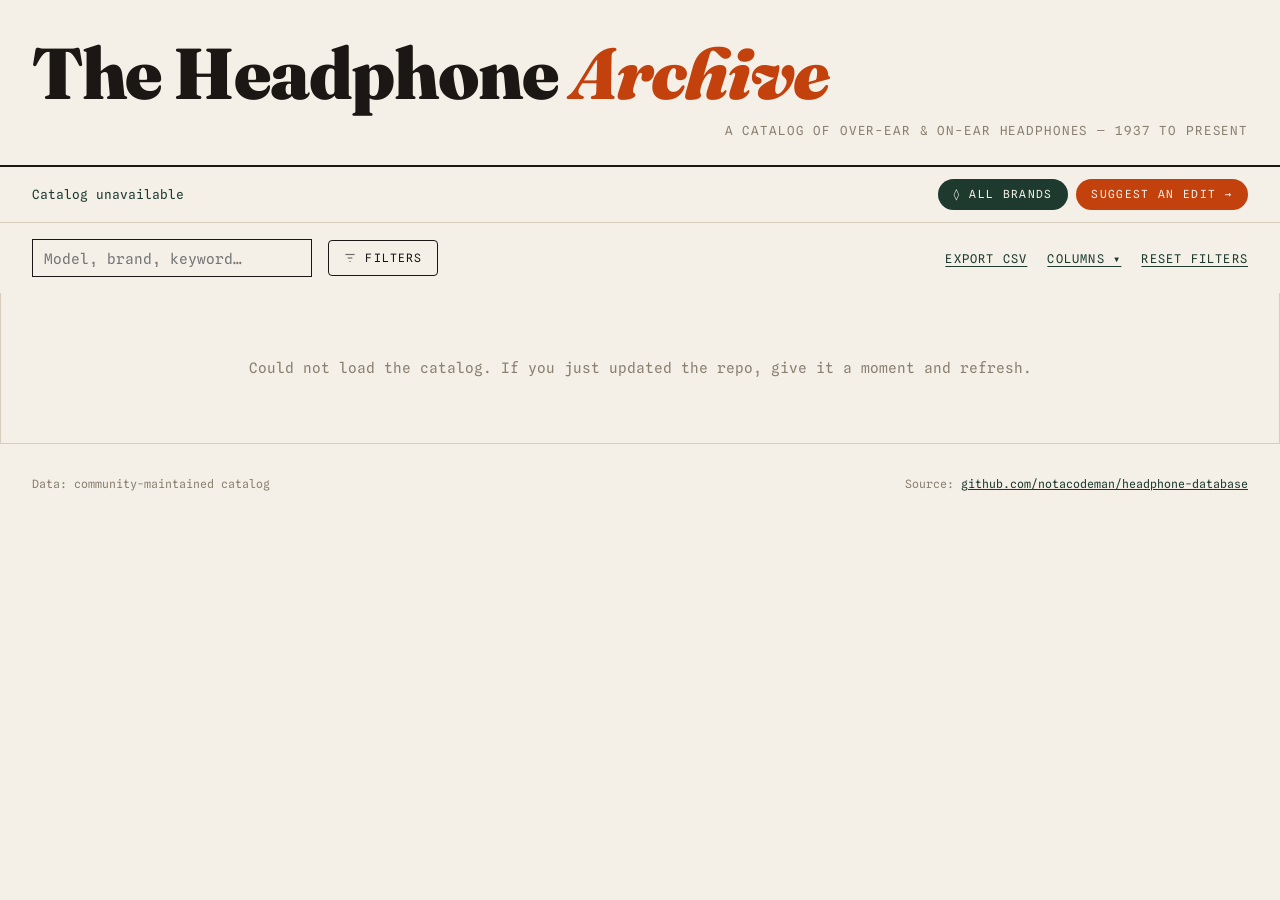
==== commit 6905459f: "Clean up the whole site for readability and fix bugs found along the way - Shared shared.css/shared." ====
--- a/site/index.html
+++ b/site/index.html
@@ -4,758 +4,279 @@
 <meta charset="UTF-8">
 <meta name="viewport" content="width=device-width, initial-scale=1.0">
 <title>The Headphone Archive</title>
+<link rel="preconnect" href="https://fonts.googleapis.com">
+<link rel="preconnect" href="https://fonts.gstatic.com" crossorigin>
+<link href="https://fonts.googleapis.com/css2?family=Fraunces:ital,opsz,wght@0,9..144,300..900;1,9..144,300..900&family=Spline+Sans+Mono:wght@300..700&display=swap" rel="stylesheet">
+<link rel="stylesheet" href="shared.css">
 <style>
-  @import url('https://fonts.googleapis.com/css2?family=Fraunces:ital,opsz,wght@0,9..144,400;0,9..144,600;0,9..144,900;1,9..144,400&family=Spline+Sans+Mono:wght@400;500;600&display=swap');
-
-  /* ---- Design tokens ----
-     CSS custom properties for the neon-noir palette (paper/ink/amber accents), fonts, and
-     spacing. Centralising them here means the whole site re-themes from this one block. */
-  :root {
-    --ink: #1a1714;
-    --paper: #f4f0e8;
-    --paper-2: #eae3d6;
-    --accent: #c2410c;
-    --accent-2: #1e3a2f;
-    --line: #d6cdbd;
-    --muted: #8a8071;
-  }
-
-  * { margin: 0; padding: 0; box-sizing: border-box; }
-  html { background: var(--paper); }
-
-  /* ---- Base layout: body, header, controls ----
-     Page-level typography and the sticky header that holds the title, stat bar, and filter
-     controls. The controls use a responsive CSS grid reflowed by the media queries below. */
-  body {
-    background: var(--paper);
-    color: var(--ink);
-    font-family: 'Spline Sans Mono', monospace;
-    line-height: 1.5;
-  }
-
-  header {
-    border-bottom: 2px solid var(--ink);
-    padding: 2.5rem 2rem 1.5rem;
-    max-width: 1300px;
-    margin: 0 auto;
-  }
-
-  .masthead {
-    display: flex;
-    justify-content: space-between;
-    align-items: flex-end;
-    flex-wrap: wrap;
-    gap: 1rem;
-  }
-
-  h1 {
-    font-family: 'Fraunces', serif;
-    font-weight: 900;
-    font-size: clamp(2.4rem, 13vw, 4.5rem);
-    line-height: 0.92;
-    letter-spacing: -0.02em;
-  }
+  /* ---- Header and stats bar ---- */
+  header { border-bottom: 2px solid var(--ink); padding: 2.5rem 2rem 1.5rem; max-width: 1300px; margin: 0 auto; }
+  .masthead { display: flex; justify-content: space-between; align-items: flex-end; flex-wrap: wrap; gap: 1rem; }
+  h1 { font-family: 'Fraunces', serif; font-weight: 900; font-size: clamp(2.4rem, 13vw, 4.5rem);
+    line-height: 0.92; letter-spacing: -0.02em; }
   h1 em { font-style: italic; color: var(--accent); }
-
-  .tagline {
-    text-align: right;
-    font-size: 0.78rem;
-    color: var(--muted);
-    text-transform: uppercase;
-    letter-spacing: 0.15em;
-    width: 100%;
-  }
-
-  .stats-bar {
-    max-width: 1300px;
-    margin: 0 auto;
-    padding: 0.75rem 2rem;
-    display: flex;
-    align-items: center;
-    gap: 1rem;
-    flex-wrap: wrap;
-    font-size: 0.8rem;
-    border-bottom: 1px solid var(--line);
-    color: var(--accent-2);
-  }
-  #statnums { display: flex; gap: 2rem; flex-wrap: wrap; align-items: center; }
-  .suggest-btn {
-    font-size: 0.7rem;
-    text-transform: uppercase;
-    letter-spacing: 0.12em;
-    color: var(--paper);
-    background: var(--accent);
-    padding: 0.45rem 0.95rem;
-    text-decoration: none;
-    border-radius: 99px;
-    white-space: nowrap;
-    transition: background 0.15s;
-  }
-  .suggest-btn:hover { background: var(--accent-2); }
-  .brands-btn {
-    font-size: 0.7rem;
-    text-transform: uppercase;
-    letter-spacing: 0.12em;
-    color: var(--paper);
-    background: var(--accent-2);
-    padding: 0.45rem 0.95rem;
-    text-decoration: none;
-    border-radius: 99px;
-    white-space: nowrap;
-    transition: background 0.15s;
-  }
-  .brands-btn:hover { background: #152b22; }
+  .tagline { width: 100%; text-align: right; font-size: 0.78rem; color: var(--muted);
+    text-transform: uppercase; letter-spacing: 0.15em; }
+
+  .stats-bar { max-width: 1400px; margin: 0 auto; padding: 0.75rem var(--pad);
+    display: flex; align-items: center; gap: 1rem; flex-wrap: wrap;
+    font-size: 0.8rem; color: var(--accent-2); border-bottom: 1px solid var(--line); }
   .stats-bar strong { font-weight: 600; }
-
-  /* The filter grid is now a popover anchored to the toolbar's own left edge (not the
-     Filters button's position, which can sit far enough right that a wide panel would
-     overflow the viewport) instead of an always-open row, so it costs nothing in the
-     page's default vertical layout — only .toolbar's own single row does. */
-  .controls {
-    position: absolute;
-    top: calc(100% + 0.5rem);
-    left: var(--pad);
-    z-index: 25;
-    display: none;
-    grid-template-columns: repeat(5, 1fr);
-    gap: 0.6rem;
-    background: var(--paper);
-    border: 1px solid var(--ink);
-    box-shadow: 4px 4px 0 rgba(26,23,20,0.12);
-    padding: 1rem;
-    width: max(600px, 40vw);
-    max-width: calc(100vw - 2 * var(--pad));
-  }
-  .controls.open { display: grid; }
-  .controls .field { min-width: 0; }
-
-  .field label {
-    display: block;
-    font-size: 0.65rem;
-    text-transform: uppercase;
-    letter-spacing: 0.12em;
-    color: var(--muted);
-    margin-bottom: 0.3rem;
-  }
-  input, select {
-    width: 100%;
-    padding: 0.6rem 0.7rem;
-    border: 1px solid var(--ink);
-    background: var(--paper);
-    font-family: inherit;
-    font-size: 0.9rem;
-    color: var(--ink);
-    border-radius: 0;
-  }
-  input:focus, select:focus { outline: 2px solid var(--accent); outline-offset: -1px; }
-
-  /* ---- Toolbar ----
-     One compact row combining search, the Filters popover trigger, the result count, and
-     the export/columns/reset actions — replaces the old separate filter-grid row and
-     .resultmeta row so the page's default chrome is a single thin strip. */
-  .toolbar {
-    position: relative;
-    max-width: 1400px;
-    margin: 0 auto;
-    padding: 1rem var(--pad);
-    display: flex;
-    align-items: center;
-    gap: 1rem;
-    flex-wrap: wrap;
-  }
-  .searchfield { width: min(280px, 100%); }
-  .filter-toggle {
-    display: inline-flex; align-items: center; gap: 0.5rem;
-    background: none; border: 1px solid var(--ink); font-family: inherit;
-    font-size: 0.72rem; text-transform: uppercase; letter-spacing: 0.1em;
-    padding: 0.62rem 0.9rem; cursor: pointer; color: var(--ink);
-    border-radius: 4px;
-  }
+  #stats { display: flex; gap: 1.5rem; flex-wrap: wrap; align-items: center; }
+  .nav-buttons { margin-left: auto; display: flex; gap: 0.5rem; align-items: center; }
+  .pill-link { font-size: 0.7rem; text-transform: uppercase; letter-spacing: 0.12em; color: var(--paper);
+    padding: 0.45rem 0.95rem; border-radius: 99px; text-decoration: none; white-space: nowrap;
+    transition: background 0.15s; }
+  .pill-link.brands { background: var(--accent-2); }
+  .pill-link.brands:hover { background: #152b22; }
+  .pill-link.suggest { background: var(--accent); }
+  .pill-link.suggest:hover { background: var(--accent-2); }
+
+  /* ---- Toolbar: search, filters popover, result count, actions ---- */
+  main { max-width: 1400px; margin: 0 auto; }
+  .toolbar { position: relative; max-width: 1400px; margin: 0 auto; padding: 1rem var(--pad);
+    display: flex; align-items: center; gap: 1rem; flex-wrap: wrap; }
+  .search-field { width: min(280px, 100%); }
+
+  input, select { width: 100%; padding: 0.6rem 0.7rem; border: 1px solid var(--ink); border-radius: 0;
+    background: var(--paper); font-family: inherit; font-size: 0.9rem; color: var(--ink); }
+  input:focus, select:focus { outline: none; border-color: var(--accent); }
+
+  .filter-toggle { display: inline-flex; align-items: center; gap: 0.5rem; padding: 0.62rem 0.9rem;
+    background: none; border: 1px solid var(--ink); border-radius: 4px; cursor: pointer;
+    font-family: inherit; font-size: 0.72rem; text-transform: uppercase; letter-spacing: 0.1em; color: var(--ink); }
   .filter-toggle:hover { background: var(--paper-2); }
-  .filter-count {
-    background: var(--accent); color: var(--paper); border-radius: 99px;
-    font-size: 0.62rem; line-height: 1; padding: 0.22rem 0.4rem;
-  }
-  .resultcount { font-size: 0.75rem; color: var(--muted); text-transform: uppercase; letter-spacing: 0.1em; }
-
-  main { max-width: 1300px; margin: 0 auto; padding: 0 2rem; }
-  .meta-actions { display: flex; gap: 1.25rem; align-items: center; }
-  .linkbtn {
-    background: none; border: none; font-family: inherit; cursor: pointer;
-    color: var(--accent-2); font-size: 0.75rem; text-transform: uppercase;
-    letter-spacing: 0.1em; text-decoration: underline; text-underline-offset: 3px;
-    padding: 0;
-  }
-  .linkbtn:hover { color: var(--accent); }
-
-  /* Columns panel */
-  /* ---- Column show/hide menu ----
-     The popover listing each column as a checkbox. .colmenu is absolutely positioned under
-     its toggle button and only displayed when .open is present. */
-  .colpanel {
-    position: relative;
-    display: inline-block;
-    /* No font-size of its own (it wraps only a button + an absolutely-positioned
-       menu), so it was inheriting the page's default 16px, and with body's inherited
-       line-height:1.5 that's a 24px-tall box — taller than the 12px .linkbtn siblings'
-       ~14.4px, which pushed the Columns button a couple px off their shared center
-       line as a flex item. font-size: 0 zeroes this element's own line box (1.5 x 0);
-       .colmenu and its children set their own rem-based sizes so they're unaffected. */
-    font-size: 0;
-  }
-  .colmenu {
-    position: absolute;
-    right: 0;
-    top: 1.8rem;
-    z-index: 20;
-    background: var(--paper);
-    border: 1px solid var(--ink);
-    box-shadow: 4px 4px 0 rgba(26,23,20,0.12);
-    padding: 0.85rem 1rem;
-    min-width: 220px;
-    display: none;
-  }
-  .colmenu.open { display: block; }
-  .colmenu h4 {
-    font-size: 0.62rem; text-transform: uppercase; letter-spacing: 0.14em;
-    color: var(--muted); margin-bottom: 0.6rem; font-weight: 600;
-  }
-  .colmenu label {
-    display: flex; align-items: center; gap: 0.55rem;
-    font-size: 0.82rem; padding: 0.28rem 0; cursor: pointer;
-    text-transform: none; letter-spacing: 0; color: var(--ink);
-  }
-  .colmenu input[type=checkbox] {
-    width: auto; margin: 0; accent-color: var(--accent);
-    border-radius: 0; cursor: pointer;
-  }
-
-  /* Table layout, header, resizer, cell, and sort-indicator rules live in the
-     "Table (desktop)" block further down. Only the rules unique to this spot remain here. */
-  thead th { position: relative; }            /* positioning context for .resizer */
-  tbody tr { border-bottom: 1px solid var(--line); transition: background 0.12s; }
-
-  .model-name { font-family: 'Fraunces', serif; font-size: 1.02rem; font-weight: 600; }
-  .brand { color: var(--accent-2); font-weight: 500; }
-  .year { font-variant-numeric: tabular-nums; }
-  .spec { font-variant-numeric: tabular-nums; white-space: nowrap; }
-  .spec.empty { color: var(--line); }
-
-  /* ---- Status tags & wireless/ANC flags ----
-     Pill-style badges in the Status column (active vs discontinued get different accents)
-     and the compact WL/ANC text flags. Kept small so they don't crowd the row. */
-  .tag {
-    display: inline-block;
-    font-size: 0.68rem;
-    padding: 0.1rem 0.45rem;
-    border: 1px solid var(--line);
-    border-radius: 99px;
-    white-space: nowrap;
-  }
-  .tag.disc { color: var(--muted); }
-  .tag.active { border-color: var(--accent-2); color: var(--accent-2); }
-  .flags { font-size: 0.7rem; color: var(--accent); letter-spacing: 0.05em; }
-
-  .loading, .empty {
-    text-align: center;
-    padding: 4rem 1rem;
-    color: var(--muted);
-    font-size: 0.9rem;
-  }
-  .loading::after {
-    content: '';
-    display: block;
-    width: 28px; height: 28px;
-    margin: 1rem auto 0;
-    border: 2px solid var(--line);
-    border-top-color: var(--accent);
-    border-radius: 50%;
-    animation: spin 0.8s linear infinite;
-  }
-  @keyframes spin { to { transform: rotate(360deg); } }
-
-  footer {
-    max-width: 1300px; margin: 0 auto; padding: 2rem;
-    border-top: 1px solid var(--line);
-    font-size: 0.72rem; color: var(--muted);
-    display: flex; justify-content: space-between; flex-wrap: wrap; gap: 1rem;
-  }
-  footer a { color: var(--accent-2); }
-
-  /* Zebra striping (subtle) */
-  tbody tr.datarow.zebra { background: #ece4d4; }
-  tbody tr.datarow { cursor: pointer; }
-  tbody tr.datarow:hover { background: var(--paper-2); }
-
-  /* Expand caret + detail panel */
-  .caretcol { width: 2rem; text-align: center; }
-  .expandbtn { background: none; border: none; cursor: pointer; color: var(--muted); font-size: 1.1rem; line-height: 1; padding: 0.2rem 0.4rem; }
-  .caret { display: inline-block; transition: transform 0.15s ease; }
-  tr.datarow.expanded .caret { transform: rotate(90deg); color: var(--accent); }
-  tr.detailrow > td { padding: 0; border-bottom: 1px solid var(--line); }
-  tr.detailrow.zebra > td { background: #ece4d4; }
-  /* Only the row itself highlights while expanded (same shade as hover, but it stays lit
-     after the mouse leaves, unlike hover). Declared after zebra/hover so it wins the tie
-     on specificity. The detail panel below stays plain — an accent top border marks the
-     seam instead of matching the row's highlight, so the two read as distinct. */
-  tbody tr.datarow.expanded { background: #d6cebc; }
-  tr.detailrow:not([hidden]) > td { border-top: 2px solid var(--accent); }
-  /* ---- Expanded row detail panel ----
-     The drawer revealed when a row is clicked: a responsive grid of every spec plus notes
-     and review links. The amber left border ties it visually to its parent row. */
-  .detailwrap { padding: 1.1rem 1.4rem; border-left: 3px solid var(--accent); }
-  .detail-specs { display: grid; grid-template-columns: repeat(auto-fill, minmax(150px, 1fr)); gap: 0.6rem 1.5rem; margin: 0; }
-  .detail-specs dt { font-size: 0.6rem; text-transform: uppercase; letter-spacing: 0.1em; color: var(--muted); }
-  .detail-specs dd { font-size: 0.88rem; font-variant-numeric: tabular-nums; }
-  .detail-notes { margin-top: 0.9rem; font-size: 0.84rem; color: var(--ink); }
-  .detail-links { margin-top: 0.9rem; font-size: 0.82rem; }
-  .detail-links a { color: var(--accent-2); }
-
-  /* Accessibility */
-  .vh { position: absolute; width: 1px; height: 1px; padding: 0; margin: -1px; overflow: hidden; clip: rect(0 0 0 0); white-space: nowrap; border: 0; }
-  .skip-link { position: absolute; left: -999px; top: 0; background: var(--ink); color: var(--paper); padding: 0.6rem 1rem; z-index: 100; }
-  .skip-link:focus { left: 0; }
-  a:focus-visible, button:focus-visible, input:focus-visible, select:focus-visible,
-  th[role="button"]:focus-visible, .expandbtn:focus-visible, .cmpbtn:focus-visible {
-    outline: 2px solid var(--accent); outline-offset: 2px;
-  }
-
-  /* Compare button in each row */
-  .cmpcol { width: 2rem; text-align: center; }
-  .cmpbtn { background: none; border: 1px solid var(--line); color: var(--muted);
-    line-height: 1; width: 22px; height: 22px; border-radius: 4px; cursor: pointer;
-    display: inline-flex; align-items: center; justify-content: center; padding: 0; transition: all 0.1s; }
-  .cmpbtn::before { content: "+"; font-size: 1rem; }
-  .cmpbtn:hover:not(:disabled) { border-color: var(--accent); color: var(--accent); }
-  .cmpbtn--on { background: var(--accent); border-color: var(--accent); color: var(--paper); }
-  .cmpbtn--on::before { content: "+"; }
-  .cmpbtn--on:hover:not(:disabled)::before { content: "\2212"; color: var(--paper-2); }
-  .cmpbtn:disabled { opacity: 0.3; cursor: not-allowed; }
-
-  /* Compare bar */
-  .cmpbar { position: fixed; bottom: 0; left: 0; right: 0; background: var(--ink); color: var(--paper);
-    display: flex; align-items: center; gap: 1rem; padding: 0.8rem 1.5rem;
-    box-shadow: 0 -4px 20px rgba(26,23,20,0.3); z-index: 40;
-    transform: translateY(0); transition: transform 0.2s ease; }
-  .cmpbar[hidden] { display: none; }
-  .cmpbar-slots { display: flex; gap: 0.6rem; flex: 1; flex-wrap: wrap; }
-  .cmpbar-slot { display: flex; align-items: center; gap: 0.4rem; background: rgba(255,255,255,0.1);
-    border-radius: 99px; padding: 0.25rem 0.7rem; font-size: 0.78rem; white-space: nowrap; }
-  .cmpbar-slot button { background: none; border: none; color: inherit; cursor: pointer;
-    font-size: 1rem; line-height: 1; padding: 0; opacity: 0.7; }
-  .cmpbar-slot button:hover { opacity: 1; }
-  .cmpbar-btn { background: var(--accent); color: var(--paper); border: none; cursor: pointer;
-    font-family: inherit; font-size: 0.72rem; text-transform: uppercase; letter-spacing: 0.1em;
-    padding: 0.6rem 1.2rem; border-radius: 99px; white-space: nowrap; }
-  .cmpbar-btn:hover { background: var(--accent-2); }
-  .cmpbar-clear { color: rgba(255,255,255,0.6); font-size: 0.72rem; }
-  .cmpbar-clear:hover { color: var(--paper); }
-
-  /* Compare modal */
-  /* ---- Compare modal ----
-     Full-screen overlay that shows 2-3 selected headphones side by side. Hidden by default
-     via the [hidden] attribute and switched to a flex layout only when opened. */
-  #cmpOverlay { align-items: flex-start; justify-content: center; padding: 2rem 1rem; overflow-y: auto; }
-  #cmpOverlay:not([hidden]) { display: flex; }
-  .cmpmodal { background: var(--card); border: 1px solid var(--ink); border-radius: 12px;
-    max-width: 960px; width: 100%; padding: 0; overflow: hidden; }
-  .cmpmodal-head { display: flex; justify-content: space-between; align-items: center;
-    padding: 1.2rem 1.5rem; border-bottom: 2px solid var(--ink); }
-  .cmpmodal-head h2 { font-family: 'Fraunces', serif; font-size: 1.4rem; }
-  .cmpclose { background: none; border: none; cursor: pointer; font-size: 1.5rem;
-    color: var(--muted); line-height: 1; padding: 0.2rem; }
-  .cmpclose:hover { color: var(--ink); }
-  .cmpmodal-body { overflow-x: auto; }
-  .cmpmodal-hint { font-size: 0.76rem; color: var(--muted); padding: 0.8rem 1.5rem;
-    border-top: 1px solid var(--line); }
-  .cmpmodal-hint a { color: var(--accent-2); word-break: break-all; }
-
-  /* Comparison table */
-  .cmptable { border-collapse: collapse; width: 100%; table-layout: fixed; }
-  .cmptable th, .cmptable td { padding: 0.65rem 1rem; text-align: left;
-    border-bottom: 1px solid var(--line); vertical-align: top; }
-  .cmptable th { font-size: 0.6rem; text-transform: uppercase; letter-spacing: 0.1em;
-    color: var(--muted); width: 140px; background: var(--paper-2); }
-  .cmptable td { font-size: 0.88rem; background: var(--paper); }
-  .cmptable tbody tr:nth-child(even) td { background: #ece4d4; }
-  .cmptable .cmp-label { font-family: 'Fraunces', serif; font-size: 1rem; font-weight: 600; }
-  .cmptable .cmp-brand { font-size: 0.72rem; color: var(--muted); }
-  .cmptable .cmp-diff { color: var(--accent); font-weight: 500; }
-  .cmptable .cmp-same { color: var(--muted); }
-  .cmptable .cmp-empty { color: var(--line); font-style: italic; }
-  /* ---- Accessibility & responsive ----
-     Honours reduced-motion preferences and reflows the layout for tablet/phone widths.
-     The small-screen rules also bump input font-size to 16px to stop iOS auto-zoom. */
-  @media (prefers-reduced-motion: reduce) {
-    *, *::before, *::after { animation-duration: 0.01ms !important; transition-duration: 0.01ms !important; }
-  }
-  /* ── Variables & base ────────────────────────────────── */
-  :root { --pad: clamp(1rem, 3vw, 2rem); }
-
-  h1 { font-family: 'Fraunces', serif; font-weight: 900;
-    font-size: clamp(2.4rem, 13vw, 4.5rem); line-height: 0.92; letter-spacing: -0.02em; }
-  h1 em { font-style: italic; color: var(--accent); }
-
-  .tagline { text-align: right; font-size: 0.78rem; color: var(--muted);
-    text-transform: uppercase; letter-spacing: 0.15em; width: 100%; }
-
-  /* ── Page structure ──────────────────────────────────── */
-  /* All sections share the same max-width and side padding */
-  .stats-bar, main, footer {
-    max-width: 1400px; margin: 0 auto;
-  }
-  .stats-bar {
-    padding: 0.75rem var(--pad);
-    display: flex; align-items: center; gap: 1rem; flex-wrap: wrap;
-    font-size: 0.8rem; border-bottom: 1px solid var(--line); color: var(--accent-2);
-  }
-  #statnums { display: flex; gap: 1.5rem; flex-wrap: wrap; align-items: center; }
-
-  /* ── Toolbar (search, filters popover, result count, actions) ──── */
-  .toolbar {
-    position: relative;
-    max-width: 1400px; margin: 0 auto; padding: 1rem var(--pad);
-    display: flex; align-items: center; gap: 1rem; flex-wrap: wrap;
-  }
-  .searchfield { width: min(280px, 100%); }
-  .filter-toggle {
-    display: inline-flex; align-items: center; gap: 0.5rem;
-    background: none; border: 1px solid var(--ink); font-family: inherit;
-    font-size: 0.72rem; text-transform: uppercase; letter-spacing: 0.1em;
-    padding: 0.62rem 0.9rem; cursor: pointer; color: var(--ink);
-    border-radius: 4px;
-  }
-  .filter-toggle:hover { background: var(--paper-2); }
-  .filter-count {
-    background: var(--accent); color: var(--paper); border-radius: 99px;
-    font-size: 0.62rem; line-height: 1; padding: 0.22rem 0.4rem;
-  }
-  .resultcount { font-size: 0.75rem; color: var(--muted); text-transform: uppercase; letter-spacing: 0.1em; }
-
-  /* ── Controls / filters popover ──────────────────────── */
-  .controls {
-    position: absolute; top: calc(100% + 0.5rem); left: var(--pad); z-index: 25;
-    display: none;
-    grid-template-columns: repeat(5, 1fr);
-    gap: 0.6rem;
-    background: var(--paper); border: 1px solid var(--ink);
-    box-shadow: 4px 4px 0 rgba(26,23,20,0.12);
-    padding: 1rem;
-    width: max(600px, 40vw);
-    max-width: calc(100vw - 2 * var(--pad));
-  }
-  .controls.open { display: grid; }
-  .controls .field { min-width: 0; }
-  @media (max-width: 700px) {
-    .controls { grid-template-columns: 1fr 1fr; width: max(90vw, 320px); }
-  }
-
-  .field label { display: block; font-size: 0.65rem; text-transform: uppercase;
-    letter-spacing: 0.12em; color: var(--muted); margin-bottom: 0.3rem; }
-  input, select { width: 100%; padding: 0.6rem 0.7rem; border: 1px solid var(--ink);
-    background: var(--paper); font-family: inherit; font-size: 0.9rem;
-    color: var(--ink); border-radius: 0; }
-  input:focus, select:focus { outline: none; border-color: var(--accent); }
-  @media (max-width: 600px) { input, select { font-size: 1rem; } } /* prevent iOS zoom */
-
-  /* ── Main + table ────────────────────────────────────── */
-  main { padding: 0; }
-
-  .meta-actions { display: flex; gap: 1.25rem; align-items: center; margin-left: auto; }
-  .linkbtn { background: none; border: none; font-family: inherit; cursor: pointer;
-    color: var(--accent-2); font-size: 0.75rem; text-transform: uppercase;
-    letter-spacing: 0.1em; text-decoration: underline; text-underline-offset: 3px; padding: 0; }
-  .linkbtn:hover { color: var(--accent); }
-
-  /* Columns panel */
-  .colpanel { position: relative; display: inline-block; font-size: 0; }
-  .colmenu { position: absolute; right: 0; top: 1.8rem; z-index: 20;
-    background: var(--paper); border: 1px solid var(--ink);
-    box-shadow: 4px 4px 0 rgba(26,23,20,0.12); padding: 0.85rem 1rem;
-    min-width: 220px; display: none; }
-  .colmenu.open { display: block; }
-  .colmenu h4 { font-size: 0.62rem; text-transform: uppercase; letter-spacing: 0.14em;
-    color: var(--muted); margin-bottom: 0.6rem; font-weight: 600; }
-  .colmenu label { display: flex; align-items: center; gap: 0.55rem;
-    font-size: 0.82rem; padding: 0.28rem 0; cursor: pointer;
-    text-transform: none; letter-spacing: 0; color: var(--ink); }
-  .colmenu input[type=checkbox] { width: auto; margin: 0;
-    accent-color: var(--accent); border-radius: 0; cursor: pointer; }
-
-  /* ── Table (desktop) ─────────────────────────────────── */
-  /* ---- Table (desktop) ----
-     The authoritative table styling: full-width fixed layout, sticky header, resizer handles,
-     and sort indicators. The auto-fit rules let columns fill the container without overflow. */
+  .filter-toggle svg { opacity: 0.6; }
+  .filter-toggle[aria-expanded="true"] svg { opacity: 1; }
+  .filter-count { background: var(--accent); color: var(--paper); border-radius: 99px;
+    font-size: 0.62rem; line-height: 1; padding: 0.22rem 0.4rem; }
+
+  /* Anchored to the toolbar's left edge rather than the button, so a wide panel can't
+     run off the right side of the screen. */
+  .filter-panel { position: absolute; top: calc(100% + 0.5rem); left: var(--pad); z-index: 25;
+    display: none; grid-template-columns: repeat(5, 1fr); gap: 0.6rem; padding: 1rem;
+    width: max(600px, 40vw); max-width: calc(100vw - 2 * var(--pad));
+    background: var(--paper); border: 1px solid var(--ink); box-shadow: 4px 4px 0 rgba(26,23,20,0.12); }
+  .filter-panel.open { display: grid; }
+  .filter-panel .field { min-width: 0; }
+  .field label { display: block; margin-bottom: 0.3rem; font-size: 0.65rem; text-transform: uppercase;
+    letter-spacing: 0.12em; color: var(--muted); }
+
+  .result-count { font-size: 0.75rem; color: var(--muted); text-transform: uppercase; letter-spacing: 0.1em; }
+  .toolbar-actions { margin-left: auto; display: flex; gap: 1.25rem; align-items: center; }
+  .link-button { padding: 0; background: none; border: none; cursor: pointer; font-family: inherit;
+    font-size: 0.75rem; text-transform: uppercase; letter-spacing: 0.1em; color: var(--accent-2);
+    text-decoration: underline; text-underline-offset: 3px; }
+  .link-button:hover { color: var(--accent); }
+
+  /* font-size 0 stops this wrapper's own line box from nudging the button off the
+     centre line of its neighbours. The menu sets its own sizes. */
+  .column-picker { position: relative; display: inline-block; font-size: 0; }
+  .column-menu { position: absolute; right: 0; top: 1.8rem; z-index: 20; display: none;
+    min-width: 220px; padding: 0.85rem 1rem;
+    background: var(--paper); border: 1px solid var(--ink); box-shadow: 4px 4px 0 rgba(26,23,20,0.12); }
+  .column-menu.open { display: block; }
+  .column-menu h4 { margin-bottom: 0.6rem; font-size: 0.62rem; font-weight: 600; text-transform: uppercase;
+    letter-spacing: 0.14em; color: var(--muted); }
+  .column-menu label { display: flex; align-items: center; gap: 0.55rem; padding: 0.28rem 0;
+    font-size: 0.82rem; cursor: pointer; color: var(--ink); }
+  .column-menu input[type=checkbox] { width: auto; margin: 0; accent-color: var(--accent); cursor: pointer; }
+
+  /* ---- Catalog table ---- */
+  #tableWrap { overflow-x: hidden; overflow-y: auto; max-height: calc(100vh - 230px);
+    background: var(--paper); border-left: 1px solid var(--line); border-right: 1px solid var(--line); }
   table { width: 100%; border-collapse: collapse; table-layout: fixed; }
-  #tablewrap {
-    overflow-x: hidden;
-    overflow-y: auto;
-    max-height: calc(100vh - 230px);
-    background: var(--paper);
-    border-left: 1px solid var(--line);
-    border-right: 1px solid var(--line);
-  }
-  table.autofit { width: 100%; table-layout: fixed; }
-  table.autofit td { overflow: hidden; text-overflow: ellipsis; }
-  table.autofit th { overflow: hidden; text-overflow: clip; }
-  thead th { position: sticky; top: 0; z-index: 10; background: var(--paper-2);
-    text-align: left; font-size: 0.65rem; text-transform: uppercase;
-    letter-spacing: 0.12em; color: var(--muted); padding: 0.5rem 0.6rem;
-    /* box-shadow, not border-bottom: with table { border-collapse: collapse }, a bottom
-       border on a sticky header cell is collapsed onto the shared edge with the row
-       below it, so it scrolls away with the body instead of staying pinned to the
-       sticky header. box-shadow isn't part of the border-collapse model, so it stays
-       put. */
-    /* The inset right-edge shadow is a static divider between every header, resizable
-       or not — see .resizer::before below for the extra grip mark on ones that are. */
-    box-shadow: 0 2px 0 0 var(--ink), inset -1px 0 0 var(--line);
-    cursor: pointer; user-select: none; white-space: nowrap; }
-  thead th:last-child { box-shadow: 0 2px 0 0 var(--ink); }
-  thead th:hover { color: var(--accent); }
-  thead th > span:first-child { display: inline-block; max-width: calc(100% - 10px);
-    overflow: hidden; text-overflow: clip; vertical-align: bottom; }
-  thead th[aria-sort="ascending"], thead th[aria-sort="descending"] { color: var(--accent); box-shadow: 0 3px 0 0 var(--accent), inset -1px 0 0 var(--line); }
-  /* Column reorder drag feedback: the dragged header dims, and a single fixed-position
-     bar (positioned in JS, see wireHeaderDrag) marks the one spot it would land on if
-     dropped now. */
-  thead th.dragging-col { opacity: 0.4; }
-  #colDropIndicator { position: fixed; width: 3px; background: var(--accent);
-    z-index: 30; display: none; pointer-events: none; }
-  /* Applied to a column's header and cells when COLS marks it `center: true` (Year,
-     Impedance) — both the label and the values center within the column's width. */
-  th.col-center, td.col-center { text-align: center; }
-  /* Applied to a column's th+td when COLS marks it `tight: true` (Year, Impedance) — the
-     standard 0.6rem side padding is generous for columns already trimmed to fit a short
-     header word, so this shaves it down and the column's `w` is measured against this
-     smaller padding instead. */
-  th.col-tight, td.col-tight { padding-left: 0.3rem; padding-right: 0.3rem; }
-  tbody tr:hover { background: var(--paper-2); }
-  tbody td { padding: 0.7rem 0.6rem; font-size: 0.86rem; vertical-align: top;
+
+  /* The header's bottom rule is a box-shadow, not a border: with border-collapse a sticky
+     cell's border scrolls away with the rows. The inset shadow is the divider between headers. */
+  .catalog thead th { position: sticky; top: 0; z-index: 10; padding: 0.5rem 0.6rem;
+    background: var(--paper-2); text-align: left; white-space: nowrap; overflow: hidden;
+    font-size: 0.65rem; text-transform: uppercase; letter-spacing: 0.12em; color: var(--muted);
+    box-shadow: 0 2px 0 0 var(--ink), inset -1px 0 0 var(--line); cursor: pointer; user-select: none; }
+  .catalog thead th:last-child { box-shadow: 0 2px 0 0 var(--ink); }
+  .catalog thead th:hover { color: var(--accent); }
+  .catalog thead th > span:first-child { display: inline-block; max-width: calc(100% - 10px); overflow: hidden; vertical-align: bottom; }
+  .catalog thead th[aria-sort="ascending"], .catalog thead th[aria-sort="descending"] {
+    color: var(--accent); box-shadow: 0 3px 0 0 var(--accent), inset -1px 0 0 var(--line); }
+  .catalog thead th.dragging { opacity: 0.4; }
+  #dropIndicator { position: fixed; z-index: 30; display: none; width: 3px; background: var(--accent); pointer-events: none; }
+
+  /* A short grip on headers that can be dragged; it grows into a full accent line on hover. */
+  .resizer { position: absolute; top: 0; right: 0; width: 9px; height: 100%; cursor: col-resize; user-select: none; }
+  .resizer::before { content: ""; position: absolute; right: 0; top: 38%; height: 24%; width: 3px;
+    border-radius: 2px; background: var(--muted); }
+  .resizer:hover::before { top: 0; height: 100%; width: 2px; border-radius: 0; background: var(--accent); }
+
+  .catalog .col-center { text-align: center; }
+  .catalog .col-tight { padding-left: 0.3rem; padding-right: 0.3rem; }
+
+  .catalog tbody tr { border-bottom: 1px solid var(--line); transition: background 0.12s; }
+  .catalog tbody td { padding: 0.7rem 0.6rem; font-size: 0.86rem; vertical-align: top;
     white-space: nowrap; overflow: hidden; text-overflow: ellipsis; }
-  tbody tr.datarow { background: var(--paper); cursor: pointer; }
-  tbody tr.datarow.zebra { background: #ece4d4; }
-  tbody tr.datarow:hover, tbody tr.datarow.zebra:hover { background: #d6cebc; }
-
-  .resizer { position: absolute; top: 0; right: 0; width: 9px; height: 100%;
-    cursor: col-resize; user-select: none; }
-  /* Every header already gets a plain divider line (thead th's inset box-shadow);
-     this short grip mark layers on top of it to mark boundaries that actually drag,
-     growing into a full-height accent line on hover as the "you can resize here" cue. */
-  .resizer::before { content: ""; position: absolute; right: 0; top: 38%;
-    height: 24%; width: 3px; border-radius: 2px; background: var(--muted); }
-  .resizer:hover::before { top: 0; height: 100%; width: 2px; border-radius: 0; background: var(--accent); }
+  .catalog tr.row { background: var(--paper); cursor: pointer; }
+  .catalog tr.row.zebra { background: var(--zebra); }
+  .catalog tr.row:hover, .catalog tr.row.expanded { background: var(--row-hover); }
 
   .model-name { font-family: 'Fraunces', serif; font-size: 1.02rem; font-weight: 600; }
   .brand { color: var(--accent-2); font-weight: 500; text-decoration: none; }
   .brand:hover { color: var(--accent); text-decoration: underline; }
-  .year { font-variant-numeric: tabular-nums; }
-  .spec { font-variant-numeric: tabular-nums; white-space: nowrap; }
+  .year, .spec { font-variant-numeric: tabular-nums; }
+  .spec { white-space: nowrap; }
   .spec.empty { color: var(--line); }
-  .tag { display: inline-block; font-size: 0.68rem; padding: 0.1rem 0.45rem;
-    border: 1px solid var(--line); border-radius: 99px; white-space: nowrap; }
-  .tag.disc { color: var(--muted); }
+  .tag { display: inline-block; padding: 0.1rem 0.45rem; border: 1px solid var(--line); border-radius: 99px;
+    font-size: 0.68rem; white-space: nowrap; }
   .tag.active { border-color: var(--accent-2); color: var(--accent-2); }
+  .tag.discontinued { color: var(--muted); }
   .flags { font-size: 0.7rem; color: var(--accent); letter-spacing: 0.05em; }
 
-  /* ── Mobile card layout ──────────────────────────────── */
+  .details-col, .compare-col { width: 2rem; text-align: center; }
+  .expand-button { padding: 0.2rem 0.4rem; background: none; border: none; cursor: pointer;
+    font-size: 1.1rem; line-height: 1; color: var(--muted); }
+  .caret { display: inline-block; transition: transform 0.15s ease; }
+  .catalog tr.row.expanded .caret { transform: rotate(90deg); color: var(--accent); }
+
+  /* ---- Expanded row details ---- */
+  .catalog tr.details > td { padding: 0; border-bottom: 1px solid var(--line); }
+  .catalog tr.details.zebra > td { background: var(--zebra); }
+  .catalog tr.details:not([hidden]) > td { border-top: 2px solid var(--accent); }
+  .details-panel { padding: 1.1rem 1.4rem; border-left: 3px solid var(--accent); }
+  .spec-list { display: grid; grid-template-columns: repeat(auto-fill, minmax(150px, 1fr)); gap: 0.6rem 1.5rem; }
+  .spec-list dt { font-size: 0.6rem; text-transform: uppercase; letter-spacing: 0.1em; color: var(--muted); }
+  .spec-list dd { font-size: 0.88rem; font-variant-numeric: tabular-nums; white-space: normal; overflow-wrap: break-word; }
+  .details-notes { margin-top: 0.9rem; padding: 0.5rem 0.75rem; font-size: 0.84rem;
+    background: var(--paper); border: 1px solid var(--line); border-radius: 4px; }
+  .details-links { margin-top: 0.9rem; font-size: 0.82rem; }
+  .details-links a { color: var(--accent-2); }
+
+  .lineage { margin-top: 1rem; }
+  .lineage-label { margin-bottom: 0.5rem; font-size: 0.6rem; text-transform: uppercase; letter-spacing: 0.12em; color: var(--muted); }
+  .lineage-chain { display: flex; align-items: center; flex-wrap: wrap; gap: 0.3rem; }
+  .lineage-arrow { padding: 0 0.1rem; font-size: 0.9rem; color: var(--line); }
+  .lineage-node { display: flex; flex-direction: column; align-items: center; min-width: 80px; max-width: 140px;
+    padding: 0.35rem 0.65rem; border: 1px solid var(--line); border-radius: 4px; text-align: center; }
+  .lineage-node.current { background: var(--accent); border-color: var(--accent); color: var(--paper); }
+  .lineage-node.other { background: var(--paper-2); cursor: pointer; transition: border-color 0.12s; }
+  .lineage-node.other:hover { border-color: var(--accent); }
+  .lineage-name { max-width: 120px; overflow: hidden; text-overflow: ellipsis; white-space: nowrap;
+    font-size: 0.72rem; font-weight: 600; }
+  .lineage-year { margin-top: 0.1rem; font-size: 0.6rem; opacity: 0.75; }
+
+  /* ---- Compare: row buttons, bottom bar, dialog ---- */
+  .compare-button { display: inline-flex; align-items: center; justify-content: center; width: 22px; height: 22px;
+    padding: 0; background: none; border: 1px solid var(--line); border-radius: 4px; cursor: pointer;
+    font-size: 1rem; line-height: 1; color: var(--muted); transition: all 0.1s; }
+  .compare-button::before { content: "+"; }
+  .compare-button:hover:not(:disabled) { border-color: var(--accent); color: var(--accent); }
+  .compare-button.selected { background: var(--accent); border-color: var(--accent); color: var(--paper); }
+  .compare-button.selected:hover:not(:disabled)::before { content: "\2212"; color: var(--paper-2); }
+  .compare-button:disabled { opacity: 0.3; cursor: not-allowed; }
+
+  .compare-bar { position: fixed; bottom: 0; left: 0; right: 0; z-index: 40; display: flex; align-items: center;
+    gap: 1rem; padding: 0.8rem 1.5rem; background: var(--ink); color: var(--paper);
+    box-shadow: 0 -4px 20px rgba(26,23,20,0.3); }
+  .compare-bar[hidden] { display: none; }
+  .compare-slots { display: flex; flex: 1; flex-wrap: wrap; gap: 0.6rem; }
+  .compare-slot { display: flex; align-items: center; gap: 0.4rem; padding: 0.25rem 0.7rem;
+    background: rgba(255,255,255,0.1); border-radius: 99px; font-size: 0.78rem; white-space: nowrap; }
+  .compare-slot button { padding: 0; background: none; border: none; cursor: pointer;
+    font-size: 1rem; line-height: 1; color: inherit; opacity: 0.7; }
+  .compare-slot button:hover { opacity: 1; }
+  .compare-open { padding: 0.6rem 1.2rem; background: var(--accent); color: var(--paper); border: none;
+    border-radius: 99px; cursor: pointer; white-space: nowrap;
+    font-family: inherit; font-size: 0.72rem; text-transform: uppercase; letter-spacing: 0.1em; }
+  .compare-open:hover:not(:disabled) { background: var(--accent-2); }
+  .compare-open:disabled { opacity: 0.5; cursor: default; }
+  .compare-clear { font-size: 0.72rem; color: rgba(255,255,255,0.6); }
+  .compare-clear:hover { color: var(--paper); }
+
+  .compare-dialog { position: fixed; inset: 0; z-index: 50; display: flex; align-items: flex-start; justify-content: center;
+    padding: 2rem 1rem; overflow-y: auto; background: rgba(26,23,20,0.55); }
+  .compare-dialog[hidden] { display: none; }
+  .compare-modal { width: 100%; max-width: 960px; overflow: hidden;
+    background: var(--paper); border: 1px solid var(--ink); border-radius: 12px; }
+  .compare-head { display: flex; justify-content: space-between; align-items: center;
+    padding: 1.2rem 1.5rem; border-bottom: 2px solid var(--ink); }
+  .compare-head h2 { font-family: 'Fraunces', serif; font-size: 1.4rem; }
+  .compare-close { padding: 0.2rem; background: none; border: none; cursor: pointer;
+    font-size: 1.5rem; line-height: 1; color: var(--muted); }
+  .compare-close:hover { color: var(--ink); }
+  .compare-body { overflow-x: auto; }
+  .compare-share { padding: 0.8rem 1.5rem; border-top: 1px solid var(--line); font-size: 0.76rem; color: var(--muted); }
+  .compare-share a { color: var(--accent-2); word-break: break-all; }
+
+  .compare-table { width: 100%; border-collapse: collapse; table-layout: fixed; }
+  .compare-table th, .compare-table td { padding: 0.32rem 0.7rem; text-align: left; vertical-align: top;
+    border-bottom: 1px solid var(--line); }
+  .compare-table th { width: 120px; background: var(--paper-2); font-size: 0.58rem;
+    text-transform: uppercase; letter-spacing: 0.1em; color: var(--muted); }
+  .compare-table td { background: var(--paper); font-size: 0.82rem; }
+  .compare-table tbody tr:nth-child(even) td { background: var(--zebra); }
+  .compare-model { font-family: 'Fraunces', serif; font-size: 0.92rem; font-weight: 600; }
+  .compare-brand { font-size: 0.68rem; color: var(--muted); }
+  .compare-table .differs { color: var(--accent); font-weight: 500; }
+  .compare-table .same { color: var(--muted); }
+  .compare-table .missing { color: var(--line); font-style: italic; }
+
+  /* ---- Loading, empty, footer ---- */
+  .loading, .empty { padding: 4rem 1rem; text-align: center; font-size: 0.9rem; color: var(--muted); }
+  .loading::after { content: ''; display: block; width: 28px; height: 28px; margin: 1rem auto 0;
+    border: 2px solid var(--line); border-top-color: var(--accent); border-radius: 50%;
+    animation: spin 0.8s linear infinite; }
+  @keyframes spin { to { transform: rotate(360deg); } }
+
+  footer { max-width: 1400px; margin: 0 auto; padding: 2rem var(--pad); border-top: 1px solid var(--line);
+    display: flex; justify-content: space-between; flex-wrap: wrap; gap: 1rem;
+    font-size: 0.72rem; color: var(--muted); }
+  footer a { color: var(--accent-2); }
+
+  .skip-link { position: absolute; left: -999px; top: 0; z-index: 100; padding: 0.6rem 1rem;
+    background: var(--ink); color: var(--paper); }
+  .skip-link:focus { left: 0; }
+
+  /* ---- Narrow screens ---- */
+  @media (max-width: 700px) {
+    .filter-panel { grid-template-columns: 1fr 1fr; width: max(90vw, 320px); }
+  }
+
+  /* Phones: each row becomes a card showing brand, model, year and design. */
   @media (max-width: 600px) {
-    /* Unlock the table for card transformation */
-    #tablewrap { overflow-x: hidden; max-height: none; border: none; }
-    table, tbody { display: block; }
-    thead { display: none; }
-
-    /* Each row becomes a card */
-    tr.datarow {
-      display: grid;
-      /* Year and design each get their own column (auto / 1fr) rather than sharing one
-         "meta" area — two grid items placed in the same named area stack on top of each
-         other instead of flowing side by side, which is what "auto auto" here fixes. */
-      grid-template-columns: auto 1fr auto auto;
-      grid-template-areas: "brand  brand  cmp caret" "model  model  cmp caret" "year design cmp caret";
-      gap: 0 0.4rem;
-      align-items: center;
-      border: 1px solid var(--line);
-      border-radius: 8px;
-      margin: 0.5rem var(--pad);
-      padding: 0.75rem;
-      background: var(--paper);
-      cursor: pointer;
-    }
-    tr.datarow.zebra { background: #ece4d4; }
-    tr.datarow:hover { background: var(--paper-2); }
-
-    /* Hide all cells by default; show only the ones we name */
-    tr.datarow td { display: none; padding: 0; border: none;
-      white-space: normal; overflow: visible; text-overflow: unset; }
-
-    /* Prefixed with `tr.datarow` (rather than the bare `td[data-key=...]`) so these
-       beat the "hide all cells" rule above on specificity — a plain attribute selector
-       is less specific than tr.datarow td and was silently losing to display:none. */
-    tr.datarow td[data-key="_brand"]    { display: block; grid-area: brand;
-      font-size: 0.68rem; color: var(--muted); margin-bottom: 0.1rem; }
-    tr.datarow td[data-key="model_name"]{ display: block; grid-area: model;
-      font-size: 0.95rem; font-family: 'Fraunces', serif; font-weight: 600;
-      line-height: 1.2; padding: 0.05rem 0; }
-    /* Meta row: year + design, each in their own grid column so they sit side by side
-       instead of overlapping (see the grid-template-areas comment above). */
-    tr.datarow td[data-key="release_year"]{ display: inline; grid-area: year;
-      font-size: 0.72rem; color: var(--muted); justify-self: start; }
-    tr.datarow td[data-key="design"]    { display: inline; grid-area: design;
-      font-size: 0.72rem; color: var(--muted); justify-self: start; }
-    tr.datarow td[data-key="design"]::before { content: "\00b7"; margin-right: 0.3em; }
-    tr.datarow td.cmpcol  { display: flex; grid-area: cmp;  align-items: center;
-      justify-content: center; width: 28px; }
-    tr.datarow td.caretcol{ display: flex; grid-area: caret; align-items: center;
-      justify-content: center; width: 28px; }
-
-    /* Detail row in card view — :not([hidden]) so the hidden attribute (which toggleDetail
-       sets/clears) still wins; a bare `display: block` here would override it and force
-       every row's detail panel permanently open. */
-    tr.detailrow:not([hidden]) { display: block; }
-    tr.detailrow > td { display: block; padding: 0; border: none;
-      margin: -0.5rem var(--pad) 0.5rem; border-left: 3px solid var(--accent);
-      background: var(--paper); border-radius: 0 0 8px 8px; }
-    tr.detailrow.zebra > td { background: #ece4d4; }
-    .detailwrap { padding: 0.9rem 1rem; border-left: none; }
-
-    /* Simplify compare modal on mobile */
-    .cmpmodal { border-radius: 0; max-height: 100vh; overflow-y: auto; }
-    #cmpOverlay { padding: 0; align-items: flex-end; }
-    .cmptable th { width: 90px; font-size: 0.55rem; }
-    .cmptable td { font-size: 0.8rem; }
-
-    /* Compare bar */
-    .cmpbar { flex-wrap: wrap; gap: 0.5rem; padding: 0.75rem 1rem; }
-    .cmpbar-slots { width: 100%; }
-    .cmpbar-slot { font-size: 0.7rem; }
-  }
-
-  /* ── Expand / detail panel ───────────────────────────── */
-  .caretcol { width: 2rem; text-align: center; }
-  .expandbtn { background: none; border: none; cursor: pointer;
-    color: var(--muted); font-size: 1.1rem; line-height: 1; padding: 0.2rem 0.4rem; }
-  .caret { display: inline-block; transition: transform 0.15s ease; }
-  tr.datarow.expanded .caret { transform: rotate(90deg); color: var(--accent); }
-  tr.detailrow > td { padding: 0; border-bottom: 1px solid var(--line); }
-  tr.detailrow.zebra > td { background: #ece4d4; }
-  /* Only the row itself highlights while expanded (same shade as hover, but it stays lit
-     after the mouse leaves, unlike hover). Declared after zebra/hover so it wins the tie
-     on specificity. The detail panel below stays plain — an accent top border marks the
-     seam instead of matching the row's highlight, so the two read as distinct. */
-  tbody tr.datarow.expanded { background: #d6cebc; }
-  tr.detailrow:not([hidden]) > td { border-top: 2px solid var(--accent); }
-  .detailwrap { padding: 1.1rem 1.4rem; border-left: 3px solid var(--accent); }
-  .detail-specs { display: grid;
-    grid-template-columns: repeat(auto-fill, minmax(150px, 1fr));
-    gap: 0.6rem 1.5rem; margin: 0; }
-  .detail-specs dt { font-size: 0.6rem; text-transform: uppercase;
-    letter-spacing: 0.1em; color: var(--muted); }
-  .detail-specs dd { font-size: 0.88rem; font-variant-numeric: tabular-nums;
-    word-break: break-word; overflow-wrap: break-word; white-space: normal; }
-  .detail-notes { margin-top: 0.9rem; font-size: 0.84rem; color: var(--ink);
-    background: var(--paper); border: 1px solid var(--line);
-    padding: 0.5rem 0.75rem; border-radius: 4px; }
-  .detail-links { margin-top: 0.9rem; font-size: 0.82rem; }
-  .detail-links a { color: var(--accent-2); }
-
-  /* Lineage chain */
-  .lineage-chain { margin-top: 1rem; }
-  .ln-label { font-size: 0.6rem; text-transform: uppercase; letter-spacing: 0.12em;
-    color: var(--muted); margin-bottom: 0.5rem; }
-  .ln-row { display: flex; align-items: center; flex-wrap: wrap; gap: 0.3rem; }
-  .ln-arrow { color: var(--line); font-size: 0.9rem; padding: 0 0.1rem; }
-  .ln-node { display: flex; flex-direction: column; align-items: center;
-    padding: 0.35rem 0.65rem; border-radius: 4px; border: 1px solid var(--line);
-    min-width: 80px; max-width: 140px; text-align: center; }
-  .ln-current { background: var(--accent); border-color: var(--accent); color: var(--paper); }
-  .ln-other { background: var(--paper-2); cursor: pointer; transition: border-color 0.12s; }
-  .ln-other:hover { border-color: var(--accent); }
-  .ln-name { font-size: 0.72rem; font-weight: 600; white-space: nowrap;
-    overflow: hidden; text-overflow: ellipsis; max-width: 120px; }
-  .ln-year { font-size: 0.6rem; opacity: 0.75; margin-top: 0.1rem; }
-
-  /* ── Misc ────────────────────────────────────────────── */
-  .loading, .empty { text-align: center; padding: 4rem 1rem;
-    color: var(--muted); font-size: 0.9rem; }
-  .loading::after { content: ''; display: block; width: 28px; height: 28px;
-    margin: 1rem auto 0; border: 2px solid var(--line); border-top-color: var(--accent);
-    border-radius: 50%; animation: spin 0.8s linear infinite; }
-  @keyframes spin { to { transform: rotate(360deg); } }
-
-  footer { padding: 2rem var(--pad); border-top: 1px solid var(--line);
-    font-size: 0.72rem; color: var(--muted);
-    display: flex; justify-content: space-between; flex-wrap: wrap; gap: 1rem; }
-  footer a { color: var(--accent-2); }
-
-  /* ── Accessibility ───────────────────────────────────── */
-  .vh { position: absolute; width: 1px; height: 1px; padding: 0;
-    margin: -1px; overflow: hidden; clip: rect(0 0 0 0);
-    white-space: nowrap; border: 0; }
-  .skip-link { position: absolute; left: -999px; top: 0;
-    background: var(--ink); color: var(--paper); padding: 0.6rem 1rem; z-index: 100; }
-  .skip-link:focus { left: 0; }
-  a:focus-visible, button:focus-visible, input:focus-visible, select:focus-visible,
-  th[role="button"]:focus-visible, .expandbtn:focus-visible, .cmpbtn:focus-visible {
-    outline: 2px solid var(--accent); outline-offset: 2px; }
-
-  /* ── Compare button ──────────────────────────────────── */
-  .cmpcol { width: 2rem; text-align: center; }
-  .cmpbtn { background: none; border: 1px solid var(--line); color: var(--muted);
-    font-size: 1rem; line-height: 1; width: 22px; height: 22px; border-radius: 4px;
-    cursor: pointer; display: inline-flex; align-items: center; justify-content: center;
-    padding: 0; transition: all 0.1s; }
-  .cmpbtn:hover:not(:disabled) { border-color: var(--accent); color: var(--accent); }
-  .cmpbtn--on { background: var(--accent); border-color: var(--accent); color: var(--paper); }
-  .cmpbtn:disabled { opacity: 0.3; cursor: not-allowed; }
-
-  /* ── Compare bar ─────────────────────────────────────── */
-  .cmpbar { position: fixed; bottom: 0; left: 0; right: 0; background: var(--ink);
-    color: var(--paper); display: flex; align-items: center; gap: 1rem;
-    padding: 0.8rem 1.5rem; box-shadow: 0 -4px 20px rgba(26,23,20,0.3); z-index: 40; }
-  .cmpbar[hidden] { display: none; }
-  .cmpbar-slots { display: flex; gap: 0.6rem; flex: 1; flex-wrap: wrap; }
-  .cmpbar-slot { display: flex; align-items: center; gap: 0.4rem;
-    background: rgba(255,255,255,0.1); border-radius: 99px;
-    padding: 0.25rem 0.7rem; font-size: 0.78rem; white-space: nowrap; }
-  .cmpbar-slot button { background: none; border: none; color: inherit;
-    cursor: pointer; font-size: 1rem; line-height: 1; padding: 0; opacity: 0.7; }
-  .cmpbar-slot button:hover { opacity: 1; }
-  .cmpbar-btn { background: var(--accent); color: var(--paper); border: none;
-    cursor: pointer; font-family: inherit; font-size: 0.72rem;
-    text-transform: uppercase; letter-spacing: 0.1em; padding: 0.6rem 1.2rem;
-    border-radius: 99px; white-space: nowrap; }
-  .cmpbar-btn:hover { background: var(--accent-2); }
-  .cmpbar-clear { color: rgba(255,255,255,0.6); font-size: 0.72rem; }
-  .cmpbar-clear:hover { color: var(--paper); }
-
-  /* ── Compare modal ───────────────────────────────────── */
-  #cmpOverlay { align-items: flex-start; justify-content: center;
-    padding: 2rem 1rem; overflow-y: auto; }
-  #cmpOverlay:not([hidden]) { display: flex; }
-  .cmpmodal { background: var(--card); border: 1px solid var(--ink); border-radius: 12px;
-    max-width: 960px; width: 100%; padding: 0; overflow: hidden; }
-  .cmpmodal-head { display: flex; justify-content: space-between; align-items: center;
-    padding: 1.2rem 1.5rem; border-bottom: 2px solid var(--ink); }
-  .cmpmodal-head h2 { font-family: 'Fraunces', serif; font-size: 1.4rem; }
-  .cmpclose { background: none; border: none; cursor: pointer; font-size: 1.5rem;
-    color: var(--muted); line-height: 1; padding: 0.2rem; }
-  .cmpclose:hover { color: var(--ink); }
-  .cmpmodal-body { overflow-x: auto; }
-  .cmpmodal-hint { font-size: 0.76rem; color: var(--muted); padding: 0.8rem 1.5rem;
-    border-top: 1px solid var(--line); }
-  .cmpmodal-hint a { color: var(--accent-2); word-break: break-all; }
-  .cmptable { border-collapse: collapse; width: 100%; table-layout: fixed; }
-  .cmptable th, .cmptable td { padding: 0.32rem 0.7rem; text-align: left;
-    border-bottom: 1px solid var(--line); vertical-align: top; }
-  .cmptable th { font-size: 0.58rem; text-transform: uppercase; letter-spacing: 0.1em;
-    color: var(--muted); width: 120px; background: var(--paper-2); }
-  .cmptable td { font-size: 0.82rem; background: var(--paper); }
-  .cmptable tbody tr:nth-child(even) td { background: #ece4d4; }
-  .cmptable .cmp-label { font-family: 'Fraunces', serif; font-size: 0.92rem; font-weight: 600; }
-  .cmptable .cmp-brand { font-size: 0.68rem; color: var(--muted); }
-  .cmptable .cmp-diff { color: var(--accent); font-weight: 500; }
-  .cmptable .cmp-same { color: var(--muted); }
-  .cmptable .cmp-empty { color: var(--line); font-style: italic; }
+    input, select { font-size: 1rem; } /* 16px stops iOS zooming in on focus */
+
+    #tableWrap { max-height: none; border: none; }
+    .catalog, .catalog tbody { display: block; }
+    .catalog thead { display: none; }
+
+    .catalog tr.row { display: grid; grid-template-columns: auto 1fr auto auto;
+      grid-template-areas: "brand brand compare caret" "model model compare caret" "year design compare caret";
+      gap: 0 0.4rem; align-items: center; margin: 0.5rem var(--pad); padding: 0.75rem;
+      border: 1px solid var(--line); border-radius: 8px; }
+    .catalog tr.row td { display: none; padding: 0; border: none; white-space: normal; overflow: visible; }
+    .catalog tr.row td[data-key="_brand"] { display: block; grid-area: brand; margin-bottom: 0.1rem; font-size: 0.68rem; color: var(--muted); }
+    .catalog tr.row td[data-key="model_name"] { display: block; grid-area: model; padding: 0.05rem 0;
+      font-family: 'Fraunces', serif; font-size: 0.95rem; font-weight: 600; line-height: 1.2; }
+    .catalog tr.row td[data-key="release_year"] { display: inline; grid-area: year; justify-self: start; font-size: 0.72rem; color: var(--muted); }
+    .catalog tr.row td[data-key="design"] { display: inline; grid-area: design; justify-self: start; font-size: 0.72rem; color: var(--muted); }
+    .catalog tr.row td[data-key="design"]::before { content: "\00b7"; margin-right: 0.3em; }
+    .catalog tr.row td.compare-col, .catalog tr.row td.details-col { display: flex; align-items: center; justify-content: center; width: 28px; }
+    .catalog tr.row td.compare-col { grid-area: compare; }
+    .catalog tr.row td.details-col { grid-area: caret; }
+
+    /* :not([hidden]) so the hidden attribute still closes the panel. */
+    .catalog tr.details:not([hidden]) { display: block; }
+    .catalog tr.details > td { display: block; margin: -0.5rem var(--pad) 0.5rem; border: none;
+      border-left: 3px solid var(--accent); border-radius: 0 0 8px 8px; background: var(--paper); }
+    .catalog tr.details:not([hidden]) > td { border-top: none; }
+    .details-panel { padding: 0.9rem 1rem; border-left: none; }
+
+    .compare-dialog { padding: 0; align-items: flex-end; }
+    .compare-modal { max-height: 100vh; overflow-y: auto; border-radius: 0; }
+    .compare-table th { width: 90px; font-size: 0.55rem; }
+    .compare-table td { font-size: 0.8rem; }
+
+    .compare-bar { flex-wrap: wrap; gap: 0.5rem; padding: 0.75rem 1rem; }
+    .compare-slots { width: 100%; }
+    .compare-slot { font-size: 0.7rem; }
+  }
 </style>
 </head>
 <body>
@@ -767,1324 +288,1000 @@
   </div>
 </header>
 
-<div class="stats-bar" id="statsbar">
-  <span id="statnums">Loading catalog&hellip;</span>
-  <div style="margin-left:auto;display:flex;gap:0.5rem;align-items:center;">
-    <a class="brands-btn" href="brands.html">&#9674; All Brands</a>
-    <a class="suggest-btn" href="suggest.html">Suggest an Edit &rarr;</a>
+<div class="stats-bar">
+  <span id="stats">Loading catalog&hellip;</span>
+  <nav class="nav-buttons">
+    <a class="pill-link brands" href="brands.html">&#9674; All Brands</a>
+    <a class="pill-link suggest" href="suggest.html">Suggest an Edit &rarr;</a>
+  </nav>
+</div>
+
+<main id="main">
+  <div class="toolbar">
+    <div class="field search-field">
+      <label for="search" class="visually-hidden">Search</label>
+      <input type="text" id="search" placeholder="Model, brand, keyword&hellip;" autocomplete="off">
+    </div>
+    <button class="filter-toggle" id="filterToggle" aria-haspopup="true" aria-expanded="false" aria-controls="filterPanel">
+      <svg width="14" height="14" viewBox="0 0 24 24" fill="none" stroke="currentColor" stroke-width="2" aria-hidden="true"><line x1="4" y1="6" x2="20" y2="6"/><line x1="8" y1="12" x2="16" y2="12"/><line x1="11" y1="18" x2="13" y2="18"/></svg>
+      Filters<span class="filter-count" id="filterCount" hidden></span>
+    </button>
+    <div class="filter-panel" id="filterPanel">
+      <div class="field"><label for="brand">Brand</label><select id="brand"></select></div>
+      <div class="field"><label for="design">Design</label><select id="design"></select></div>
+      <div class="field"><label for="fit">Fit</label><select id="fit"></select></div>
+      <div class="field"><label for="driver">Driver</label><select id="driver"></select></div>
+      <div class="field"><label for="status">Status</label><select id="status"></select></div>
+      <div class="field"><label for="signature">Sound signature</label><select id="signature"></select></div>
+      <div class="field">
+        <label for="maxImpedance">Max impedance</label>
+        <select id="maxImpedance">
+          <option value="">Any</option>
+          <option value="16">Up to 16&Omega;</option>
+          <option value="32">Up to 32&Omega;</option>
+          <option value="50">Up to 50&Omega;</option>
+          <option value="80">Up to 80&Omega;</option>
+          <option value="150">Up to 150&Omega;</option>
+          <option value="300">Up to 300&Omega;</option>
+        </select>
+      </div>
+      <div class="field">
+        <label for="maxPrice">Max price (USD)</label>
+        <input type="number" id="maxPrice" placeholder="e.g. 500" min="0" step="50">
+      </div>
+      <div class="field"><label for="connector">Connector</label><select id="connector"></select></div>
+      <div class="field"><label for="detachable">Detachable cable</label><select id="detachable"></select></div>
+    </div>
+    <span class="result-count" id="resultCount" aria-live="polite"></span>
+    <span class="toolbar-actions">
+      <button class="link-button" id="exportButton">Export CSV</button>
+      <span class="column-picker">
+        <button class="link-button" id="columnsToggle" aria-haspopup="true" aria-expanded="false">Columns &#9662;</button>
+        <div class="column-menu" id="columnMenu">
+          <h4>Show columns</h4>
+          <div id="columnCheckboxes"></div>
+        </div>
+      </span>
+      <button class="link-button" id="resetFilters">Reset filters</button>
+    </span>
+  </div>
+  <div id="tableWrap"><div class="loading">Fetching the archive</div></div>
+</main>
+
+<div class="compare-bar" id="compareBar" hidden aria-live="polite">
+  <div class="compare-slots" id="compareSlots"></div>
+  <button class="compare-open" id="compareOpen">Compare</button>
+  <button class="compare-clear link-button" id="compareClear">Clear</button>
+</div>
+
+<div class="compare-dialog" id="compareDialog" role="dialog" aria-modal="true" aria-labelledby="compareTitle" hidden>
+  <div class="compare-modal">
+    <div class="compare-head">
+      <h2 id="compareTitle">Compare Headphones</h2>
+      <button class="compare-close" id="compareClose" aria-label="Close comparison">&times;</button>
+    </div>
+    <div class="compare-body" id="compareBody"></div>
+    <p class="compare-share">Share this comparison: <a id="compareShareLink" href="#"></a></p>
   </div>
 </div>
 
-<main id="main">
-  <div class="toolbar">
-    <div class="field searchfield">
-      <label for="q" class="vh">Search</label>
-      <input type="text" id="q" placeholder="Model, brand, keyword&hellip;" autocomplete="off">
-    </div>
-    <button class="filter-toggle" id="filterToggle" aria-haspopup="true" aria-expanded="false" aria-controls="filtersGrid">
-      <svg width="14" height="14" viewBox="0 0 24 24" fill="none" stroke="currentColor" stroke-width="2"><line x1="4" y1="6" x2="20" y2="6"/><line x1="8" y1="12" x2="16" y2="12"/><line x1="11" y1="18" x2="13" y2="18"/></svg>
-      Filters<span class="filter-count" id="filterCount" hidden></span>
-    </button>
-    <div class="controls" id="filtersGrid">
-        <div class="field">
-          <label for="brand">Brand</label>
-          <select id="brand"><option value="">All</option></select>
-        </div>
-        <div class="field">
-          <label for="design">Design</label>
-          <select id="design"><option value="">All</option></select>
-        </div>
-        <div class="field">
-          <label for="fit">Fit</label>
-          <select id="fit"><option value="">All</option></select>
-        </div>
-        <div class="field">
-          <label for="driver">Driver</label>
-          <select id="driver"><option value="">All</option></select>
-        </div>
-        <div class="field">
-          <label for="status">Status</label>
-          <select id="status"><option value="">All</option></select>
-        </div>
-        <div class="field">
-          <label for="sig">Sound signature</label>
-          <select id="sig">
-            <option value="">All</option>
-            <option>Neutral</option>
-            <option>Warm Neutral</option>
-            <option>Neutral Bright</option>
-            <option>Warm</option>
-            <option>Bright</option>
-            <option>Analytical</option>
-            <option>V-Shaped</option>
-            <option>U-Shaped</option>
-            <option>Bassy</option>
-            <option>Dark</option>
-          </select>
-        </div>
-        <div class="field">
-          <label for="imp_max">Max impedance</label>
-          <select id="imp_max">
-            <option value="">Any</option>
-            <option value="16">Up to 16&Omega;</option>
-            <option value="32">Up to 32&Omega;</option>
-            <option value="50">Up to 50&Omega;</option>
-            <option value="80">Up to 80&Omega;</option>
-            <option value="150">Up to 150&Omega;</option>
-            <option value="300">Up to 300&Omega;</option>
-          </select>
-        </div>
-        <div class="field">
-          <label for="price_max">Max price (USD)</label>
-          <input type="number" id="price_max" placeholder="e.g. 500" min="0" step="50">
-        </div>
-        <div class="field">
-          <label for="connector">Connector</label>
-          <select id="connector">
-            <option value="">All</option>
-            <option>3.5mm</option>
-            <option>6.35mm</option>
-            <option>3.5mm/6.35mm</option>
-            <option>4.4mm Pentaconn</option>
-            <option>Dual 3.5mm</option>
-            <option>mini-XLR</option>
-            <option>Dual mini-XLR</option>
-            <option>A2DC</option>
-            <option>MMCX</option>
-            <option>Wireless</option>
-            <option>USB</option>
-            <option>USB-C</option>
-            <option>Electrostatic</option>
-          </select>
-        </div>
-        <div class="field">
-          <label for="detachable">Detachable cable</label>
-          <select id="detachable">
-            <option value="">All</option>
-            <option>Yes</option>
-            <option>No</option>
-          </select>
-        </div>
-      </div>
-    <span id="count" class="resultcount" aria-live="polite"></span>
-    <span class="meta-actions">
-      <button class="linkbtn" id="exportBtn">Export CSV</button>
-      <span class="colpanel">
-        <button class="linkbtn" id="coltoggle">Columns &#9662;</button>
-        <div class="colmenu" id="colmenu">
-          <h4>Show columns</h4>
-          <div id="colboxes"></div>
-        </div>
-      </span>
-      <button class="linkbtn" id="reset">Reset filters</button>
-    </span>
-  </div>
-  <div id="tablewrap">
-    <div class="loading">Fetching the archive</div>
-  </div>
-</main>
-
-<!-- Compare bar — slides up when headphones are selected -->
-<div class="cmpbar" id="cmpbar" hidden aria-live="polite">
-  <div class="cmpbar-slots" id="cmpSlots"></div>
-  <button class="cmpbar-btn" id="cmpGo" aria-label="Open comparison">Compare</button>
-  <button class="cmpbar-clear linkbtn" id="cmpClear">Clear</button>
-</div>
-
-<!-- Compare modal -->
-<div class="overlay" id="cmpOverlay" role="dialog" aria-modal="true" aria-labelledby="cmpTitle" hidden>
-  <div class="cmpmodal">
-    <div class="cmpmodal-head">
-      <h2 id="cmpTitle">Compare Headphones</h2>
-      <button class="cmpclose" id="cmpClose" aria-label="Close comparison">&times;</button>
-    </div>
-    <div class="cmpmodal-body" id="cmpBody"></div>
-    <p class="cmpmodal-hint">Share this comparison: <a id="cmpShareLink" href="#"></a></p>
-  </div>
-</div>
-
 <footer>
-  <span>Data: community-maintained CSV catalog</span>
-  <span id="source"></span>
+  <span>Data: community-maintained catalog</span>
+  <span>Source: <a href="https://github.com/notacodeman/headphone-database">github.com/notacodeman/headphone-database</a></span>
 </footer>
 
+<script src="shared.js"></script>
 <script>
-// ---- Config & data source ----
-// RAW_BASE points at the GitHub raw CSVs, which are the fallback data source. The
-// site normally reads the live D1 catalog API and only drops to these CSVs if that fails.
-const RAW_BASE = "https://raw.githubusercontent.com/notacodeman/headphone-database/main/database";
-
-// Column definitions. `on` is the default visibility. `w` is a relative weight used to
-// split 100% of the table's width; `minW` is a soft floor in pixels — the width
-// distributor (see distributeColumnWidths) tries not to shrink a column past it, only
-// giving up on that if every visible column is already at its floor and there still
-// isn't enough room, so the table still never overflows. `fixed: true` opts a column
-// out of that proportional split entirely — it always renders at exactly `w` pixels
-// (like the compare/caret columns), for content whose size doesn't vary meaningfully
-// (a 4-digit year, a short enum), so it never wastes flex space or gets squeezed. `w` is
-// sized to the longest value that column actually shows today (measured against the real
-// header/cell fonts, not guessed) — re-measure if a column's content set changes.
-// A fixed column can opt into a drag handle via `wSmall` (Design, Fit): dragging it snaps
-// between the normal and this compact width once the drag passes FIXED_DRAG_THRESHOLD,
-// since there's no in-between size that makes sense for content this short. Without it
-// (Year, Impedance) there's no handle at all: a single width, immovable. `center: true`
-// (Year, Impedance) centers both that column's header and its values instead of the
-// default left alignment.
-const COLS = [
-  { key: "_brand",         label: "Brand",       on: true,  sortable: true,  w: 130, minW: 110 },
-  { key: "model_name",     label: "Model",       on: true,  sortable: true,  w: 180, minW: 110 },
-  // Year has no small mode: fitting the full "Year" header at every width leaves no
-  // useful in-between size (the header alone needs ~59px, so "small" would end up
-  // wider than "normal"), so it's just a single width, kept as tight as the header
-  // and a plain 4-digit value allow. Design keeps its full header too, but a small
-  // mode still makes sense there since "Design" fits within its compact width.
-  { key: "release_year",   label: "Year", on: true, sortable: true, w: 51, fixed: true, tight: true, center: true },
-  { key: "design",     label: "Design", on: true, sortable: true, w: 116, wSmall: 65, fixed: true },
-  { key: "fit",            label: "Fit",         on: true,  sortable: true,  w: 92,  wSmall: 58, fixed: true },
-  { key: "driver_type",    label: "Driver",      on: false, sortable: true,  w: 130, minW: 90 },
-  { key: "driver_size_mm", label: "Driver Size", on: false, sortable: true,  w: 120, minW: 90 },
-  { key: "impedance_ohms", label: "Impedance",   on: true,  sortable: true,  w: 88,  fixed: true, center: true, tight: true },
-  { key: "sensitivity_db", label: "Sensitivity", on: false, sortable: true,  w: 130, minW: 90 },
-  { key: "status",         label: "Status",      on: false, sortable: true,  w: 130, minW: 90 },
-  { key: "_flags",         label: "Wireless/ANC", on: false, sortable: false, w: 120, minW: 90 },
-  { key: "weight_g",       label: "Weight (g)",   on: false, sortable: true,  w: 100, minW: 70 },
-  { key: "msrp_usd",       label: "MSRP (USD)",   on: true,  sortable: true,  w: 110, minW: 80 },
-  { key: "connector_type", label: "Connector",    on: false, sortable: true,  w: 140, minW: 100 },
-  { key: "detachable_cable",label:"Detachable",   on: false, sortable: true,  w: 100, minW: 80 }
+// ---- Settings ----
+
+// Fallback data source if /api/catalog is down.
+const CSV_BASE_URL = "https://raw.githubusercontent.com/notacodeman/headphone-database/main/database";
+const MAX_COMPARE = 3;
+const COMPARE_COL_WIDTH = 44;
+const DETAILS_COL_WIDTH = 44;
+const MIN_DRAG_WEIGHT = 30;       // smallest weight a flexible column can be dragged down to
+const SNAP_DRAG_DISTANCE = 15;    // px a Design/Fit handle must move to switch widths
+const REORDER_DRAG_DISTANCE = 6;  // px a header must move before a click becomes a reorder
+const PHONE_WIDTH = 600;          // matches the card-layout media query
+
+// Keys for the visitor's saved table settings. Don't rename: existing saves would be lost.
+const STORAGE_KEYS = {
+  visible: "archive_cols",
+  weights: "archive_colw",
+  small: "archive_colsmall",
+  order: "archive_colorder",
+};
+
+// Table columns.
+//   visible     shown by default
+//   fixed       always exactly `width` px, sized to the column's longest value
+//   width       px for fixed columns; a share-of-the-leftover weight for flexible ones
+//   minWidth    flexible columns try not to shrink below this many px
+//   smallWidth  fixed columns with this get a handle that snaps between the two widths
+//               and show only the first word ("Open Back" -> "Open")
+//   center      centre the header and values
+//   tight       half the usual side padding
+const COLUMNS = [
+  { key: "_brand",           label: "Brand",        visible: true,  sortable: true,  width: 130, minWidth: 110 },
+  { key: "model_name",       label: "Model",        visible: true,  sortable: true,  width: 180, minWidth: 110 },
+  { key: "release_year",     label: "Year",         visible: true,  sortable: true,  width: 51,  fixed: true, tight: true, center: true },
+  { key: "design",           label: "Design",       visible: true,  sortable: true,  width: 116, fixed: true, smallWidth: 65 },
+  { key: "fit",              label: "Fit",          visible: true,  sortable: true,  width: 92,  fixed: true, smallWidth: 58 },
+  { key: "driver_type",      label: "Driver",       visible: false, sortable: true,  width: 130, minWidth: 90 },
+  { key: "driver_size_mm",   label: "Driver Size",  visible: false, sortable: true,  width: 120, minWidth: 90 },
+  { key: "impedance_ohms",   label: "Impedance",    visible: true,  sortable: true,  width: 88,  fixed: true, center: true, tight: true },
+  { key: "sensitivity_db",   label: "Sensitivity",  visible: false, sortable: true,  width: 105, fixed: true, center: true, tight: true },
+  { key: "status",           label: "Status",       visible: false, sortable: true,  width: 120, fixed: true, center: true, tight: true },
+  { key: "_flags",           label: "Wireless/ANC", visible: false, sortable: false, width: 110, fixed: true, center: true, tight: true },
+  { key: "weight_g",         label: "Weight (g)",   visible: false, sortable: true,  width: 95,  fixed: true, center: true, tight: true },
+  { key: "msrp_usd",         label: "MSRP (USD)",   visible: true,  sortable: true,  width: 95,  fixed: true, center: true, tight: true },
+  { key: "connector_type",   label: "Connector",    visible: false, sortable: true,  width: 140, minWidth: 100 },
+  { key: "detachable_cable", label: "Detachable",   visible: false, sortable: true,  width: 100, minWidth: 80 },
 ];
-
-// ---- Application state ----
-// Single source of truth for the table: all rows, the filtered subset, current sort,
-// and per-column visibility. render() reads only from here, never from the DOM.
-const state = { rows: [], filtered: [], sortKey: "release_year", sortDir: "descending", visible: {}, small: {} };
-
-// ---- Compare state ----
-// compareSet holds integer IDs (up to 3). URL: ?compare=1,42,187
-const compareSet = new Set();
-const COMPARE_MAX = 3;
-
-function compareFromURL() {
-  const params = new URLSearchParams(location.search);
-  const ids = (params.get("compare") || "").split(",").map(s => parseInt(s, 10)).filter(n => n > 0);
-  compareSet.clear();
-  ids.slice(0, COMPARE_MAX).forEach(id => compareSet.add(id));
-}
-
-function compareToURL() {
-  const params = new URLSearchParams(location.search);
-  if (compareSet.size > 0) {
-    params.set("compare", [...compareSet].join(","));
-  } else {
-    params.delete("compare");
-  }
-  const newURL = params.toString() ? `${location.pathname}?${params}` : location.pathname;
-  history.replaceState(null, "", newURL);
-}
-
-function toggleCompare(intId) {
-  if (compareSet.has(intId)) {
-    compareSet.delete(intId);
-  } else {
-    if (compareSet.size >= COMPARE_MAX) return; // max reached
-    compareSet.add(intId);
-  }
-  compareToURL();
-  updateCompareBar();
-  // Update just the affected row's button without full re-render
-  document.querySelectorAll(`tr.datarow[data-id="${intId}"]`).forEach(tr => {
-    const btn = tr.querySelector(".cmpbtn");
-    if (btn) syncCompareBtnState(btn, intId);
-  });
-}
-
-function syncCompareBtnState(btn, intId) {
-  const selected = compareSet.has(intId);
-  const full = !selected && compareSet.size >= COMPARE_MAX;
-  btn.classList.toggle("cmpbtn--on", selected);
-  btn.setAttribute("aria-pressed", String(selected));
-  btn.setAttribute("title", selected ? "Remove from comparison" : (full ? "Maximum 3 selected" : "Add to comparison"));
-  btn.disabled = full;
-}
-
-// Load saved column prefs (works on the live site; falls back to defaults if unavailable)
-function loadColPrefs() {
-  COLS.forEach(c => state.visible[c.key] = c.on);
-  try {
-    const saved = JSON.parse(localStorage.getItem("archive_cols") || "null");
-    if (saved) COLS.forEach(c => { if (c.key in saved) state.visible[c.key] = !!saved[c.key]; });
-  } catch (e) {}
-}
-function saveColPrefs() {
-  try { localStorage.setItem("archive_cols", JSON.stringify(state.visible)); } catch (e) {}
-}
-
-const CARET_W = 44;
-const COMPARE_COL_W = 44;
-// Column widths are now proportional *weights*, not absolute pixels. The data
-// columns split 100% of the available width by weight, so the table always
-// fills the container exactly and never overflows. Dragging a divider moves
-// weight from that column to its right neighbor, keeping the total constant.
-const colW = {};
-function loadColW(){ COLS.forEach(c=>colW[c.key]=c.w); try{ const s=JSON.parse(localStorage.getItem("archive_colw")||"null"); if(s) COLS.forEach(c=>{ if(typeof s[c.key]==="number") colW[c.key]=s[c.key]; });}catch(e){} }
-function saveColW(){ try{ localStorage.setItem("archive_colw",JSON.stringify(colW)); }catch(e){} }
-// Per-column "small" mode for fixed columns that define a wSmall (currently Design and
-// Fit) — toggled by dragging their handle, see startResize.
-function loadColSmall(){ try{ const s=JSON.parse(localStorage.getItem("archive_colsmall")||"null"); if(s) COLS.forEach(c=>{ if(c.wSmall) state.small[c.key] = !!s[c.key]; }); }catch(e){} }
-function saveColSmall(){ try{ localStorage.setItem("archive_colsmall",JSON.stringify(state.small)); }catch(e){} }
-// The effective width of a fixed column right now (its compact width when in small mode).
-function fixedColW(c){
-  return c.wSmall ? (state.small[c.key] ? c.wSmall : c.w) : c.w;
-}
-
-// ---- Column order ----
-// colOrder is a full list of column keys in the user's chosen order (or null, meaning
-// COLS' own declaration order). Set by dragging a header — see wireHeaderDrag — and
-// persisted the same way visibility/widths already are.
-let colOrder = null;
-function loadColOrder(){
-  try {
-    const s = JSON.parse(localStorage.getItem("archive_colorder") || "null");
-    if (Array.isArray(s) && s.every(k => typeof k === "string")) colOrder = s;
-  } catch (e) {}
-}
-function saveColOrder(){ try{ localStorage.setItem("archive_colorder", JSON.stringify(colOrder)); }catch(e){} }
-// All of COLS, reordered per colOrder. Any key in colOrder no longer in COLS is dropped;
-// any COLS entry not yet in colOrder (e.g. one added after a visitor's order was saved)
-// is appended at the end, so it doesn't just disappear.
-function orderedCols(){
-  if (!colOrder) return COLS.slice();
-  const byKey = {}; COLS.forEach(c => byKey[c.key] = c);
-  const ordered = colOrder.map(k => byKey[k]).filter(Boolean);
-  COLS.forEach(c => { if (!colOrder.includes(c.key)) ordered.push(c); });
-  return ordered;
-}
-// Sum of weights for currently-visible, non-fixed data columns.
-function visibleWeight(){ return COLS.filter(c=>state.visible[c.key] && !c.fixed).reduce((s,c)=>s+colW[c.key],0); }
-// Percentage width for one column = its share of the visible weight.
-function colPct(key){ const t=visibleWeight(); return t>0 ? (colW[key]/t*100) : 0; }
-// Total pixels permanently reserved by visible `fixed: true` columns (they render at
-// exactly their w in px, outside the proportional split — see the COLS comment above).
-function fixedColsPx(cols){ return cols.filter(c=>c.fixed).reduce((s,c)=>s+fixedColW(c),0); }
-
-// Splits containerPx among `cols` by weight, same as colPct, but tries not to shrink
-// any column below its minW. When a column's proportional share would be too small,
-// it's bumped up to minW and the shortfall is taken from the still-flexible columns
-// (proportional to their own weight), repeating until stable. If every column is
-// already at its floor and there's still a shortfall, the floors are abandoned and
-// widths fall back to a plain proportional split — the table filling its container
-// with no overflow always wins over honoring a soft minimum. Returns {key: pixels}.
-function distributeColumnWidths(cols, containerPx) {
-  const totalWeight = cols.reduce((s, c) => s + colW[c.key], 0);
-  const px = {};
-  if (totalWeight <= 0 || containerPx <= 0) { cols.forEach(c => px[c.key] = 0); return px; }
-  cols.forEach(c => { px[c.key] = colW[c.key] / totalWeight * containerPx; });
-
-  const totalMin = cols.reduce((s, c) => s + (c.minW || 0), 0);
-  if (totalMin >= containerPx) return px; // no room to honor floors; plain split stands
-
-  const locked = new Set();
-  for (let iter = 0; iter < cols.length; iter++) {
-    let deficit = 0;
-    cols.forEach(c => {
-      if (!locked.has(c.key) && px[c.key] < (c.minW || 0)) {
-        deficit += c.minW - px[c.key];
-        px[c.key] = c.minW;
-        locked.add(c.key);
-      }
-    });
-    if (deficit <= 0) break;
-    const flexible = cols.filter(c => !locked.has(c.key));
-    if (!flexible.length) break;
-    const flexWeight = flexible.reduce((s, c) => s + colW[c.key], 0);
-    flexible.forEach(c => { px[c.key] -= deficit * (colW[c.key] / flexWeight); });
-  }
-
-  // Ceiling pass: mirrors the floor pass above, but for columns carrying a `maxW` (set
-  // at runtime for Model — see computeModelMaxW — so it never grows past its longest
-  // actual value). A column over its ceiling gives the surplus back to whatever's still
-  // flexible, proportional to weight.
-  for (let iter = 0; iter < cols.length; iter++) {
-    let surplus = 0;
-    cols.forEach(c => {
-      if (!locked.has(c.key) && c.maxW && px[c.key] > c.maxW) {
-        surplus += px[c.key] - c.maxW;
-        px[c.key] = c.maxW;
-        locked.add(c.key);
-      }
-    });
-    if (surplus <= 0) break;
-    const flexible = cols.filter(c => !locked.has(c.key));
-    if (!flexible.length) break;
-    const flexWeight = flexible.reduce((s, c) => s + colW[c.key], 0);
-    flexible.forEach(c => { px[c.key] += surplus * (colW[c.key] / flexWeight); });
-  }
-  return px;
-}
-
-// Model's default width shouldn't balloon past what its longest actual name needs. Unlike
-// the fixed-vocabulary columns (Design, Fit...) model names are open-ended free text, and
-// the longest one changes as the catalog grows, so this measures the live font against the
-// current data instead of a hardcoded guess — run once per load, before the first render.
-async function computeModelMaxW() {
-  try { await document.fonts.ready; } catch (e) {}
-  const probe = document.createElement("span");
-  probe.className = "model-name";
-  probe.style.cssText = "position:absolute; visibility:hidden; white-space:nowrap; left:-9999px; top:-9999px;";
-  document.body.appendChild(probe);
-  let maxTextW = 0;
-  state.rows.forEach(r => {
-    probe.textContent = r.model_name || "";
-    if (probe.scrollWidth > maxTextW) maxTextW = probe.scrollWidth;
-  });
-  probe.remove();
-  const col = COLS.find(c => c.key === "model_name");
-  if (col && maxTextW > 0) col.maxW = Math.ceil(maxTextW) + 24; // + cell's own horizontal padding & a small safety margin
-}
-
-// Re-applies distributeColumnWidths' output to the live <th> elements. Shared by the
-// column-drag reflow and the window-resize listener below, so both paths honor minW.
-function reflowColumnWidths() {
-  const tbl = document.querySelector("#tablewrap table");
-  if (!tbl) return;
-  const dataCols = COLS.filter(c => state.visible[c.key]);
-  const flexCols = dataCols.filter(c => !c.fixed);
-  // Percentage widths on the flexible data columns are only sharing out whatever's left
-  // after the two fixed-px utility columns (compare/caret) AND any `fixed: true` data
-  // columns, so minimums must be computed — and percentages back-converted — against
-  // that remainder, not the table's full width.
-  const dataAreaPx = tbl.clientWidth - COMPARE_COL_W - CARET_W - fixedColsPx(dataCols);
-  const px = distributeColumnWidths(flexCols, dataAreaPx);
-  flexCols.forEach(c => {
-    const th = tbl.querySelector(`th[data-key="${c.key}"]`);
-    if (th) th.style.width = (px[c.key] / dataAreaPx * 100) + "%";
-  });
-}
-// Sizes #tablewrap's own scroll area to exactly whatever vertical space is left in the
-// viewport below it, down to the footer, so the table scrolls internally instead of the
-// whole page needing to scroll to reach the bottom. Recomputed on load, on window resize,
-// and once web fonts finish swapping in (which can shift the header's height slightly).
-// The filters popover is `position:absolute` and doesn't affect document flow, so opening
-// it doesn't require a recompute.
-function fitTableHeight() {
-  const wrap = document.getElementById("tablewrap");
-  if (!wrap) return;
-  // Below 600px the mobile card layout takes over and wants the whole page to scroll
-  // normally (max-height: none, set by the mobile media query) — clear any inline
-  // override from a wider viewport so that CSS rule can apply again.
-  if (window.innerWidth <= 600) { wrap.style.maxHeight = ""; return; }
-  const top = wrap.getBoundingClientRect().top;
-  const footer = document.querySelector("footer");
-  const footerH = footer ? footer.getBoundingClientRect().height : 0;
-  const available = window.innerHeight - top - footerH;
-  wrap.style.maxHeight = Math.max(200, Math.floor(available)) + "px";
-}
-if (document.fonts && document.fonts.ready) document.fonts.ready.then(fitTableHeight);
-fitTableHeight();
-
-let resizeReflowTimer = null;
-window.addEventListener("resize", () => {
-  clearTimeout(resizeReflowTimer);
-  resizeReflowTimer = setTimeout(() => { reflowColumnWidths(); fitTableHeight(); }, 100);
-});
-
-let resizing = null;
-// Dragging a wSmall fixed column's handle (Design, Fit) doesn't resize continuously; it
-// snaps between the normal and small width once the drag passes FIXED_DRAG_THRESHOLD px,
-// since there's no useful in-between size for content this short.
-let fixedDrag = null;
-const FIXED_DRAG_THRESHOLD = 15;
-// Dragging a header body (anywhere but the resizer) reorders columns instead of resizing.
-// Distinguished from a plain click-to-sort by movement: under HEADER_DRAG_THRESHOLD px it's
-// still a click when the mouse comes up; past it, it's a reorder and the click that
-// naturally follows mouseup is suppressed (see suppressNextHeaderClick).
-let headerDrag = null;
-const HEADER_DRAG_THRESHOLD = 6;
-let suppressNextHeaderClick = false;
-// Finds the one canonical drop point for a header drag at mouseX: the first visible
-// column (left to right, excluding the one being dragged) whose center is past mouseX —
-// insert before it, at its left edge. If mouseX is past every column's center, insert
-// after the last one, at its right edge. Because this is a single left-to-right scan
-// rather than "whichever column happens to be under the cursor", there's exactly one
-// answer for any mouseX, so only one indicator position is ever possible — no more
-// flipping between a column's trailing edge and its neighbor's leading edge for the same
-// physical gap.
-function headerDropPoint(mouseX) {
-  const ths = [...document.querySelectorAll("thead th[data-key]")]
-    .filter(th => th.getAttribute("data-key") !== headerDrag.key);
-  for (const th of ths) {
-    const rect = th.getBoundingClientRect();
-    if (mouseX < rect.left + rect.width / 2) {
-      return { beforeKey: th.getAttribute("data-key"), x: rect.left, top: rect.top, height: rect.height };
+const NUMERIC_KEYS = ["release_year", "driver_size_mm", "impedance_ohms", "sensitivity_db", "weight_g", "msrp_usd"];
+
+// Fixed option lists, so a typo in the data can't sneak in as a new filter choice.
+// Brand and connector are open-ended, so they're built from the data instead.
+const FILTER_OPTIONS = {
+  design: ["Closed Back", "Open Back", "Semi-Open"],
+  fit: ["On-Ear", "Over-Ear"],
+  driver: ["AMT", "Dynamic", "Electrostatic", "Hybrid", "Planar Magnetic", "Ribbon"],
+  status: ["Active", "Discontinued", "Legacy Active"],
+  signature: ["Neutral", "Warm Neutral", "Neutral Bright", "Warm", "Bright", "Analytical", "V-Shaped", "U-Shaped", "Bassy", "Dark"],
+  detachable: ["Yes", "No"],
+};
+const FILTER_IDS = ["search", "brand", "design", "fit", "driver", "status", "signature",
+  "connector", "detachable", "maxImpedance", "maxPrice"];
+
+// ---- State ----
+
+const state = {
+  rows: [],
+  filtered: [],
+  sortKey: "release_year",
+  sortDir: "descending",
+  visible: {},              // column key -> shown
+  small: {},                // column key -> using its smallWidth
+  weights: {},              // column key -> width weight
+  customWidths: new Set(),  // columns the visitor has resized themselves
+  order: null,              // column keys in the visitor's order, or null for COLUMNS order
+};
+const compareIds = new Set(); // numeric product ids, also kept in the URL as ?compare=1,42
+let drag = null;              // the header drag in progress: reorder, snap or resize
+let ignoreNextHeaderClick = false;
+
+const byId = id => document.getElementById(id);
+const tableWrap = byId("tableWrap");
+
+// ---- Saved settings ----
+
+function readSaved(key) {
+  try { return JSON.parse(localStorage.getItem(key) || "null"); } catch (e) { return null; }
+}
+function save(key, value) {
+  try { localStorage.setItem(key, JSON.stringify(value)); } catch (e) {}
+}
+
+function loadColumnSettings() {
+  const visible = readSaved(STORAGE_KEYS.visible);
+  const weights = readSaved(STORAGE_KEYS.weights);
+  const small = readSaved(STORAGE_KEYS.small);
+  const order = readSaved(STORAGE_KEYS.order);
+  for (const col of COLUMNS) {
+    state.visible[col.key] = visible && col.key in visible ? !!visible[col.key] : col.visible;
+    state.weights[col.key] = col.width;
+    if (weights && typeof weights[col.key] === "number") {
+      state.weights[col.key] = weights[col.key];
+      state.customWidths.add(col.key);
     }
-  }
-  const lastTh = ths[ths.length - 1];
-  if (!lastTh) return null;
-  const rect = lastTh.getBoundingClientRect();
-  return { beforeKey: null, afterKey: lastTh.getAttribute("data-key"), x: rect.right, top: rect.top, height: rect.height };
-}
-function getColDropIndicator() {
-  let el = document.getElementById("colDropIndicator");
-  if (!el) {
-    el = document.createElement("div");
-    el.id = "colDropIndicator";
-    document.body.appendChild(el);
-  }
-  return el;
-}
-document.addEventListener("mousemove", e => {
-  if (headerDrag) {
-    if (!headerDrag.moved && Math.abs(e.clientX - headerDrag.startX) > HEADER_DRAG_THRESHOLD) {
-      headerDrag.moved = true;
-      document.querySelector(`th[data-key="${headerDrag.key}"]`)?.classList.add("dragging-col");
-    }
-    if (headerDrag.moved) {
-      const point = headerDropPoint(e.clientX);
-      headerDrag.point = point;
-      const indicator = getColDropIndicator();
-      if (point) {
-        indicator.style.display = "block";
-        indicator.style.left = (point.x - 1) + "px";
-        indicator.style.top = point.top + "px";
-        indicator.style.height = point.height + "px";
-      } else {
-        indicator.style.display = "none";
+    if (col.smallWidth) state.small[col.key] = !!(small && small[col.key]);
+  }
+  if (Array.isArray(order) && order.every(key => typeof key === "string")) state.order = order;
+}
+
+// ---- Column layout ----
+
+const findColumn = key => COLUMNS.find(col => col.key === key);
+
+// COLUMNS in the visitor's order. Columns added since their order was saved go on the end.
+function orderedColumns() {
+  if (!state.order) return COLUMNS.slice();
+  const ordered = state.order.map(findColumn).filter(Boolean);
+  return ordered.concat(COLUMNS.filter(col => !state.order.includes(col.key)));
+}
+const visibleColumns = () => orderedColumns().filter(col => state.visible[col.key]);
+
+const isSmall = col => !!(col.smallWidth && state.small[col.key]);
+const fixedWidth = col => isSmall(col) ? col.smallWidth : col.width;
+
+// Px left for the flexible columns once the fixed ones and the two button columns are placed.
+function flexibleSpace(tableWidth, cols) {
+  const fixedTotal = cols.filter(col => col.fixed).reduce((sum, col) => sum + fixedWidth(col), 0);
+  return tableWidth - COMPARE_COL_WIDTH - DETAILS_COL_WIDTH - fixedTotal;
+}
+
+// Splits `space` px between flexible columns by weight. Columns that would fall below
+// their minWidth are held there and the difference comes out of the others. Model also
+// has a default maxWidth (see fitModelColumn) until the visitor resizes it. If the
+// minimums can't all fit, a plain split wins: the table must never overflow.
+function splitFlexibleWidths(cols, space) {
+  const widths = {};
+  const totalWeight = cols.reduce((sum, col) => sum + state.weights[col.key], 0);
+  if (totalWeight <= 0 || space <= 0) {
+    cols.forEach(col => widths[col.key] = 0);
+    return widths;
+  }
+  cols.forEach(col => widths[col.key] = state.weights[col.key] / totalWeight * space);
+  if (cols.reduce((sum, col) => sum + (col.minWidth || 0), 0) >= space) return widths;
+
+  const pinned = new Set();
+  // Share `px` between the unpinned columns by weight. Returns false if there are none.
+  const spread = px => {
+    const open = cols.filter(col => !pinned.has(col.key));
+    if (!open.length) return false;
+    const openWeight = open.reduce((sum, col) => sum + state.weights[col.key], 0);
+    open.forEach(col => widths[col.key] += px * state.weights[col.key] / openWeight);
+    return true;
+  };
+  const maxWidthOf = col => col.maxWidth && !state.customWidths.has(col.key) ? col.maxWidth : Infinity;
+
+  for (let pass = 0; pass < cols.length; pass++) {
+    let shortfall = 0;
+    for (const col of cols) {
+      if (!pinned.has(col.key) && widths[col.key] < (col.minWidth || 0)) {
+        shortfall += col.minWidth - widths[col.key];
+        widths[col.key] = col.minWidth;
+        pinned.add(col.key);
       }
     }
-    return;
-  }
-  if (fixedDrag) {
-    const delta = e.clientX - fixedDrag.startX;
-    let next = fixedDrag.startSmall;
-    if (!fixedDrag.startSmall && delta < -FIXED_DRAG_THRESHOLD) next = true;
-    else if (fixedDrag.startSmall && delta > FIXED_DRAG_THRESHOLD) next = false;
-    if (next !== state.small[fixedDrag.key]) {
-      state.small[fixedDrag.key] = next;
-      render();
-    }
-    return;
-  }
-  if (!resizing) return;
-  const tbl = document.querySelector("#tablewrap table");
-  if (!tbl) return;
-  // Translate the pixel drag into a change in this column's weight, measured against
-  // the space actually available to flexible data columns (table width minus the two
-  // fixed-px compare/caret columns and any `fixed: true` data columns) so a 100px drag
-  // feels like 100px on screen. `fixed` columns never take part in this at all.
-  const dataCols = COLS.filter(c=>state.visible[c.key] && !c.fixed);
-  const others = dataCols.filter(c=>c.key!==resizing.key);
-  if (!others.length) return;                  // only one column visible; nothing to trade against
-  const pxPerWeight = (tbl.clientWidth - COMPARE_COL_W - CARET_W - fixedColsPx(COLS.filter(c=>state.visible[c.key]))) / resizing.startTotal;
-  let deltaW = (e.clientX - resizing.startX) / pxPerWeight;
-  // Clamp: the dragged column can't shrink below MINW, and can't grow so far
-  // that the remaining columns would each be pushed below MINW.
-  const MINW = 30;
-  const minOthersTotal = others.length * MINW;
-  const maxGrow = resizing.startOthersTotal - minOthersTotal;
-  deltaW = Math.max(-(resizing.startW - MINW), Math.min(maxGrow, deltaW));
-  // Grow/shrink the dragged column, then scale every OTHER column proportionally
-  // to absorb the opposite change. The grand total stays constant, so all columns
-  // visibly reflow together and the table always fills the container.
-  colW[resizing.key] = resizing.startW + deltaW;
-  const scale = (resizing.startOthersTotal - deltaW) / resizing.startOthersTotal;
-  others.forEach(c => { colW[c.key] = resizing.startOtherW[c.key] * scale; });
-  // Re-apply widths to every visible column so the whole row reflows, not just the
-  // two columns nearest the divider — routed through distributeColumnWidths so a
-  // drag can't push a column past its soft minimum either.
-  reflowColumnWidths();
-});
-document.addEventListener("mouseup", () => {
-  if (headerDrag) {
-    document.body.style.userSelect = "";
-    document.querySelector(`th[data-key="${headerDrag.key}"]`)?.classList.remove("dragging-col");
-    getColDropIndicator().style.display = "none";
-    if (headerDrag.moved && headerDrag.point) {
-      suppressNextHeaderClick = true;
-      const point = headerDrag.point;
-      const order = orderedCols().map(c => c.key);
-      order.splice(order.indexOf(headerDrag.key), 1);
-      let toIdx = point.beforeKey ? order.indexOf(point.beforeKey) : order.indexOf(point.afterKey) + 1;
-      order.splice(toIdx, 0, headerDrag.key);
-      colOrder = order;
-      saveColOrder();
-      render();
-    }
-    headerDrag = null;
-    return;
-  }
-  if (fixedDrag) { fixedDrag = null; document.body.style.userSelect = ""; saveColSmall(); return; }
-  if (resizing){ resizing=null; document.body.style.userSelect=""; saveColW(); }
-});
-function startResize(e){
-  const key = e.target.getAttribute("data-key");
-  const col = COLS.find(c => c.key === key);
-  if (col && col.fixed && col.wSmall) {
-    // Snaps between two states rather than resizing continuously.
-    fixedDrag = { key, startX: e.clientX, startSmall: !!state.small[key] };
-    document.body.style.userSelect = "none";
-    e.preventDefault(); e.stopPropagation();
-    return;
-  }
-  const dataCols = COLS.filter(c=>state.visible[c.key] && !c.fixed);
-  const others = dataCols.filter(c=>c.key!==key);
-  if (!others.length) { e.preventDefault(); e.stopPropagation(); return; }
-  // Snapshot every starting weight so the whole drag is computed from the state
-  // at mousedown; this avoids cumulative drift from reading values mid-drag.
-  const startOtherW = {}; others.forEach(c=>startOtherW[c.key]=colW[c.key]);
-  const startOthersTotal = others.reduce((s,c)=>s+colW[c.key],0);
-  resizing = { key, startX:e.clientX, startW:colW[key],
-               startTotal:visibleWeight(), startOthersTotal, startOtherW };
-  document.body.style.userSelect = "none";
-  e.preventDefault(); e.stopPropagation();
-}
-
-// ---- CSV fallback parser ----
-// Quote-aware CSV parser used only on the fallback path. It mirrors the server's parser
-// so the site renders identically whether data came from the API or the raw CSVs.
-function parseCSV(text) {
-  const rows = [];
-  let row = [], field = "", inQuotes = false;
-  for (let i = 0; i < text.length; i++) {
-    const c = text[i];
-    if (inQuotes) {
-      if (c === '"') { if (text[i+1] === '"') { field += '"'; i++; } else inQuotes = false; }
-      else field += c;
-    } else {
-      if (c === '"') inQuotes = true;
-      else if (c === ',') { row.push(field); field = ""; }
-      else if (c === '\n') { row.push(field); rows.push(row); row = []; field = ""; }
-      else if (c === '\r') { /* skip */ }
-      else field += c;
-    }
-  }
-  if (field.length || row.length) { row.push(field); rows.push(row); }
-  const header = rows.shift();
-  return rows.filter(r => r.length > 1).map(r => {
-    const o = {}; header.forEach((h, i) => o[h.trim()] = (r[i] || "").trim()); return o;
-  });
-}
-
-// ---- Data loading ----
-// Primary load path: fetch the live D1 catalog. On any failure (network, empty, or a
-// server error) it delegates to loadFromCSV() so the archive still renders something.
-async function load() {
-  // Prefer the live D1 catalog; fall back to the GitHub CSVs so the site never breaks.
-  try {
-    const res = await fetch("/api/catalog");
-    if (res.ok) {
-      const data = await res.json();
-      if (data.ok && data.products && data.products.length) {
-        state.rows = data.products.map(p => ({ ...p, _brand: p._brand || "Unknown" }));
-        await computeModelMaxW();
-        initFilters();
-        buildColMenu();
-        apply();
-        updateCompareBar();
-        handleFocusParam();
-        document.getElementById("source").innerHTML =
-          'Source: <a href="https://github.com/notacodeman/headphone-database">github.com/notacodeman/headphone-database</a>';
-        return;
+    if (shortfall <= 0 || !spread(-shortfall)) break;
+  }
+  for (let pass = 0; pass < cols.length; pass++) {
+    let surplus = 0;
+    for (const col of cols) {
+      const max = maxWidthOf(col);
+      if (!pinned.has(col.key) && widths[col.key] > max) {
+        surplus += widths[col.key] - max;
+        widths[col.key] = max;
+        pinned.add(col.key);
       }
     }
-    throw new Error("api empty");
+    if (surplus <= 0 || !spread(surplus)) break;
+  }
+  return widths;
+}
+
+// Sizes Model to its longest name so it doesn't balloon on wide screens. Measured from
+// the rendered cells because names are free text. Runs once after the first render and
+// stops applying once the visitor resizes Model themselves.
+async function fitModelColumn() {
+  if (state.customWidths.has("model_name")) return;
+  try { await document.fonts.ready; } catch (e) {}
+  const header = tableWrap.querySelector('th[data-key="model_name"]');
+  if (!header) return;
+  // Squeezing the column makes each cell's scrollWidth report its full, unclipped width.
+  const savedWidth = header.style.width;
+  header.style.width = "10px";
+  let longest = 0;
+  tableWrap.querySelectorAll('tr.row td[data-key="model_name"]').forEach(cell => {
+    longest = Math.max(longest, cell.scrollWidth);
+  });
+  header.style.width = savedWidth;
+  if (!longest) return;
+  const target = Math.ceil(longest) + 10;
+  state.weights.model_name = target;
+  findColumn("model_name").maxWidth = target;
+  renderTable();
+}
+
+// Re-applies flexible widths to the live headers (after a resize drag or window resize).
+function applyFlexibleWidths() {
+  const table = tableWrap.querySelector("table");
+  if (!table) return;
+  const cols = COLUMNS.filter(col => state.visible[col.key]);
+  const flexible = cols.filter(col => !col.fixed);
+  const space = flexibleSpace(table.clientWidth, cols);
+  const widths = splitFlexibleWidths(flexible, space);
+  flexible.forEach(col => {
+    const header = table.querySelector(`th[data-key="${col.key}"]`);
+    if (header) header.style.width = (widths[col.key] / space * 100) + "%";
+  });
+}
+
+// Makes the table scroll inside the window instead of the whole page. Phones use the
+// card layout, where the page scrolls normally.
+function fitTableHeight() {
+  if (window.innerWidth <= PHONE_WIDTH) {
+    tableWrap.style.maxHeight = "";
+    return;
+  }
+  const footerHeight = document.querySelector("footer").getBoundingClientRect().height;
+  const available = window.innerHeight - tableWrap.getBoundingClientRect().top - footerHeight;
+  tableWrap.style.maxHeight = Math.max(200, Math.floor(available)) + "px";
+}
+
+// ---- Header dragging: resize, snap Design/Fit, reorder ----
+
+function startResize(event, key) {
+  event.preventDefault();
+  const col = findColumn(key);
+  if (col.fixed) {
+    drag = { type: "snap", key, startX: event.clientX, startSmall: isSmall(col) };
+  } else {
+    const others = COLUMNS.filter(c => state.visible[c.key] && !c.fixed && c.key !== key);
+    if (!others.length) return;
+    // Everything is worked out from the widths at mousedown so the drag doesn't drift.
+    const startWeights = {};
+    others.forEach(c => startWeights[c.key] = state.weights[c.key]);
+    const othersTotal = others.reduce((sum, c) => sum + state.weights[c.key], 0);
+    drag = { type: "resize", key, startX: event.clientX, others, startWeights, othersTotal,
+      startWeight: state.weights[key], totalWeight: othersTotal + state.weights[key] };
+  }
+  document.body.style.userSelect = "none";
+}
+
+function startReorder(event, key) {
+  drag = { type: "reorder", key, startX: event.clientX, moved: false, dropPoint: null };
+  document.body.style.userSelect = "none";
+}
+
+function moveResize(mouseX) {
+  const table = tableWrap.querySelector("table");
+  if (!table) return;
+  const space = flexibleSpace(table.clientWidth, COLUMNS.filter(col => state.visible[col.key]));
+  const pxPerWeight = space / drag.totalWeight;
+  const maxGrow = drag.othersTotal - drag.others.length * MIN_DRAG_WEIGHT;
+  let change = (mouseX - drag.startX) / pxPerWeight;
+  change = Math.max(MIN_DRAG_WEIGHT - drag.startWeight, Math.min(maxGrow, change));
+  // The other columns scale together to absorb the change, so the table stays full width.
+  state.weights[drag.key] = drag.startWeight + change;
+  const scale = (drag.othersTotal - change) / drag.othersTotal;
+  drag.others.forEach(col => state.weights[col.key] = drag.startWeights[col.key] * scale);
+  applyFlexibleWidths();
+}
+
+// Design and Fit have no useful in-between width, so their handle snaps between two sizes.
+function moveSnap(mouseX) {
+  const distance = mouseX - drag.startX;
+  let small = drag.startSmall;
+  if (!small && distance < -SNAP_DRAG_DISTANCE) small = true;
+  else if (small && distance > SNAP_DRAG_DISTANCE) small = false;
+  if (small !== state.small[drag.key]) {
+    state.small[drag.key] = small;
+    renderTable();
+  }
+}
+
+// The drop point is the first header (left to right) whose middle is past the mouse, so
+// every mouse position has exactly one answer and the indicator never flickers.
+function findDropPoint(mouseX) {
+  const headers = [...tableWrap.querySelectorAll("th[data-key]")].filter(th => th.dataset.key !== drag.key);
+  for (const th of headers) {
+    const box = th.getBoundingClientRect();
+    if (mouseX < box.left + box.width / 2) {
+      return { beforeKey: th.dataset.key, x: box.left, top: box.top, height: box.height };
+    }
+  }
+  const last = headers[headers.length - 1];
+  if (!last) return null;
+  const box = last.getBoundingClientRect();
+  return { afterKey: last.dataset.key, x: box.right, top: box.top, height: box.height };
+}
+
+function dropIndicator() {
+  let indicator = byId("dropIndicator");
+  if (!indicator) {
+    indicator = document.createElement("div");
+    indicator.id = "dropIndicator";
+    document.body.appendChild(indicator);
+  }
+  return indicator;
+}
+
+function moveReorder(mouseX) {
+  if (!drag.moved) {
+    if (Math.abs(mouseX - drag.startX) <= REORDER_DRAG_DISTANCE) return;
+    drag.moved = true;
+    tableWrap.querySelector(`th[data-key="${drag.key}"]`)?.classList.add("dragging");
+  }
+  drag.dropPoint = findDropPoint(mouseX);
+  const indicator = dropIndicator();
+  indicator.style.display = drag.dropPoint ? "block" : "none";
+  if (drag.dropPoint) {
+    indicator.style.left = (drag.dropPoint.x - 1) + "px";
+    indicator.style.top = drag.dropPoint.top + "px";
+    indicator.style.height = drag.dropPoint.height + "px";
+  }
+}
+
+function finishReorder() {
+  tableWrap.querySelector(`th[data-key="${drag.key}"]`)?.classList.remove("dragging");
+  dropIndicator().style.display = "none";
+  if (!drag.moved || !drag.dropPoint) return;
+  // The mouseup may be followed by a click that would sort. Ignore it, but only this turn.
+  ignoreNextHeaderClick = true;
+  setTimeout(() => ignoreNextHeaderClick = false);
+  const order = orderedColumns().map(col => col.key).filter(key => key !== drag.key);
+  const { beforeKey, afterKey } = drag.dropPoint;
+  const insertAt = beforeKey ? order.indexOf(beforeKey) : order.indexOf(afterKey) + 1;
+  order.splice(insertAt, 0, drag.key);
+  state.order = order;
+  save(STORAGE_KEYS.order, order);
+  renderTable();
+}
+
+document.addEventListener("mousemove", event => {
+  if (drag?.type === "reorder") moveReorder(event.clientX);
+  else if (drag?.type === "snap") moveSnap(event.clientX);
+  else if (drag?.type === "resize") moveResize(event.clientX);
+});
+
+document.addEventListener("mouseup", () => {
+  if (!drag) return;
+  document.body.style.userSelect = "";
+  if (drag.type === "reorder") finishReorder();
+  else if (drag.type === "snap") save(STORAGE_KEYS.small, state.small);
+  else {
+    state.customWidths.add(drag.key);
+    save(STORAGE_KEYS.weights, state.weights);
+  }
+  drag = null;
+});
+
+// ---- Loading ----
+
+// Quote-aware: commas and newlines inside quotes stay in the cell, "" is a literal quote.
+function parseCsv(text) {
+  const rows = [];
+  let row = [], cell = "", inQuotes = false;
+  for (let i = 0; i < text.length; i++) {
+    const char = text[i];
+    if (inQuotes) {
+      if (char !== '"') cell += char;
+      else if (text[i + 1] === '"') { cell += '"'; i++; }
+      else inQuotes = false;
+    } else if (char === '"') inQuotes = true;
+    else if (char === ",") { row.push(cell); cell = ""; }
+    else if (char === "\n") { row.push(cell); rows.push(row); row = []; cell = ""; }
+    else if (char !== "\r") cell += char;
+  }
+  if (cell || row.length) { row.push(cell); rows.push(row); }
+  const header = rows.shift().map(name => name.trim());
+  return rows
+    .filter(cells => cells.length > 1)
+    .map(cells => Object.fromEntries(header.map((name, i) => [name, (cells[i] || "").trim()])));
+}
+
+async function fetchFromApi() {
+  const response = await fetch("/api/catalog");
+  const data = await response.json();
+  if (!data.ok || !data.products?.length) throw new Error("API returned no products");
+  return data.products.map(product => ({ ...product, _brand: product._brand || "Unknown" }));
+}
+
+async function fetchFromCsv() {
+  const [productsResponse, brandsResponse] = await Promise.all([
+    fetch(CSV_BASE_URL + "/products.csv"),
+    fetch(CSV_BASE_URL + "/manufacturers.csv"),
+  ]);
+  if (!productsResponse.ok || !brandsResponse.ok) throw new Error("CSV fetch failed");
+  const products = parseCsv(await productsResponse.text());
+  const brandNames = {};
+  parseCsv(await brandsResponse.text()).forEach(brand => brandNames[brand.manufacturer_id] = brand.name);
+  products.forEach(product => product._brand = brandNames[product.manufacturer_id] || "Unknown");
+  return products;
+}
+
+async function load() {
+  try {
+    state.rows = await fetchFromApi().catch(fetchFromCsv);
   } catch (e) {
-    await loadFromCSV();
-  }
-}
-
-// Fallback loader: fetch both CSVs from GitHub, join brand names client-side, and
-// populate state. If even this fails it shows an inline "catalog unavailable" message.
-async function loadFromCSV() {
-  try {
-    const [pRes, mRes] = await Promise.all([
-      fetch(RAW_BASE + "/products.csv"),
-      fetch(RAW_BASE + "/manufacturers.csv")
-    ]);
-    if (!pRes.ok || !mRes.ok) throw new Error("fetch failed");
-    const products = parseCSV(await pRes.text());
-    const mfrs = parseCSV(await mRes.text());
-    const mfrName = {};
-    mfrs.forEach(m => mfrName[m.manufacturer_id] = m.name);
-    products.forEach(p => p._brand = mfrName[p.manufacturer_id] || "Unknown");
-    state.rows = products;
-    await computeModelMaxW();
-    initFilters();
-    buildColMenu();
-    apply();
-    updateCompareBar();
-    handleFocusParam();
+    tableWrap.innerHTML = '<div class="empty">Could not load the catalog. If you just updated the repo, give it a moment and refresh.</div>';
+    byId("stats").textContent = "Catalog unavailable";
     fitTableHeight();
-    document.getElementById("source").innerHTML =
-      'Source: <a href="https://github.com/notacodeman/headphone-database">github.com/notacodeman/headphone-database</a>';
-  } catch (e) {
-    document.getElementById("tablewrap").innerHTML =
-      '<div class="empty">Could not load the catalog. If you just updated the repo, give it a moment and refresh.</div>';
-    document.getElementById("statnums").innerHTML = '<span>Catalog unavailable</span>';
-    fitTableHeight();
-  }
-}
-
-// Fixed valid values — must match _generate_data.py VALID_* constants exactly.
-// Hardcoding these means a data typo can never silently create a new filter option.
-const FILTER_DESIGN  = ["Closed Back", "Open Back", "Semi-Open"];
-const FILTER_DRIVER  = ["AMT", "Dynamic", "Electrostatic", "Hybrid", "Planar Magnetic", "Ribbon"];
-const FILTER_STATUS  = ["Active", "Discontinued", "Legacy Active"];
-const FILTER_FIT     = ["On-Ear", "Over-Ear"];
-
-function uniqueSorted(key) {
-  return [...new Set(state.rows.map(r => r[key]).filter(Boolean))].sort();
+    return;
+  }
+  fillFilterOptions();
+  showStats();
+  applyFilters();
+  await fitModelColumn();
+  renderCompareBar();
+  openFocusedProduct();
+  fitTableHeight();
 }
 
 // ---- Filters ----
-// Populates the filter dropdowns and the header stat counts, then wires every filter
-// control to re-run apply() on change. Called once after data loads (and on CSV refallback).
-function initFilters() {
-  const fill = (id, vals) => {
-    const sel = document.getElementById(id);
-    // Remove any options added on a previous call (re-initialisation on CSV fallback)
-    while (sel.options.length > 1) sel.remove(1);
-    vals.forEach(v => { const o = document.createElement("option"); o.value = v; o.textContent = v; sel.appendChild(o); });
+
+const uniqueSorted = key => [...new Set(state.rows.map(row => row[key]).filter(Boolean))].sort();
+
+function fillFilterOptions() {
+  const options = { ...FILTER_OPTIONS, brand: uniqueSorted("_brand"), connector: uniqueSorted("connector_type") };
+  for (const [id, values] of Object.entries(options)) {
+    byId(id).innerHTML = '<option value="">All</option>' +
+      values.map(value => `<option>${escapeHtml(value)}</option>`).join("");
+  }
+}
+
+function showStats() {
+  const years = state.rows.map(row => +row.release_year).filter(Boolean);
+  byId("stats").innerHTML =
+    `<span><strong>${state.rows.length}</strong> headphones</span>` +
+    `<span><strong>${uniqueSorted("_brand").length}</strong> brands</span>` +
+    `<span><strong>${Math.min(...years)}</strong>&ndash;<strong>${Math.max(...years)}</strong></span>`;
+}
+
+function applyFilters() {
+  const value = id => byId(id).value;
+  const search = value("search").toLowerCase();
+  const maxImpedance = parseFloat(value("maxImpedance")) || null;
+  const maxPrice = parseFloat(value("maxPrice")) || null;
+  const exactMatches = [
+    ["brand", "_brand"], ["design", "design"], ["fit", "fit"], ["driver", "driver_type"],
+    ["status", "status"], ["signature", "sound_signature"], ["connector", "connector_type"],
+    ["detachable", "detachable_cable"],
+  ].filter(([id]) => value(id));
+
+  // Rows with no impedance or price are left out once that limit is set.
+  const withinLimit = (field, limit) => limit === null || parseFloat(field) <= limit;
+
+  state.filtered = state.rows.filter(row =>
+    exactMatches.every(([id, key]) => row[key] === value(id)) &&
+    withinLimit(row.impedance_ohms, maxImpedance) &&
+    withinLimit(row.msrp_usd, maxPrice) &&
+    (!search || [row.full_name, row._brand, row.notes, row.model_name].join(" ").toLowerCase().includes(search))
+  );
+  sortRows();
+  renderTable();
+  const activeCount = FILTER_IDS.filter(id => value(id) !== "").length;
+  byId("filterCount").hidden = activeCount === 0;
+  byId("filterCount").textContent = activeCount;
+}
+
+function resetFilters() {
+  FILTER_IDS.forEach(id => byId(id).value = "");
+  applyFilters();
+}
+
+// Numbers sort numerically with blanks as 0; text sorts case-insensitively.
+function sortRows() {
+  const key = state.sortKey;
+  const direction = state.sortDir === "ascending" ? 1 : -1;
+  const sortValue = NUMERIC_KEYS.includes(key)
+    ? row => parseFloat(row[key]) || 0
+    : row => (row[key] || "").toLowerCase();
+  state.filtered.sort((a, b) => {
+    const x = sortValue(a), y = sortValue(b);
+    return x < y ? -direction : x > y ? direction : 0;
+  });
+}
+
+function sortBy(key) {
+  if (!findColumn(key)?.sortable) return;
+  if (state.sortKey === key) state.sortDir = state.sortDir === "ascending" ? "descending" : "ascending";
+  else { state.sortKey = key; state.sortDir = "ascending"; }
+  sortRows();
+  renderTable();
+}
+
+// ---- Table ----
+
+const emptyCell = '<span class="spec empty">&mdash;</span>';
+const specCell = (value, unit) => value ? `<span class="spec">${escapeHtml(value)} ${unit}</span>` : emptyCell;
+const textCell = value => value ? `<span class="spec">${escapeHtml(value)}</span>` : emptyCell;
+const firstWord = text => (text || "").split(/[\s-]/)[0]; // "Open Back" -> "Open", "Over-Ear" -> "Over"
+
+function cellHtml(row, key) {
+  switch (key) {
+    case "_brand": return `<a class="brand" href="brand.html?id=${escapeHtml(row.manufacturer_id)}">${escapeHtml(row._brand)}</a>`;
+    case "model_name": return `<span class="model-name">${escapeHtml(row.model_name)}</span>`;
+    case "release_year":
+      return `<span class="year">${escapeHtml(row.release_year)}${row.discontinued_year ? "&ndash;" + escapeHtml(row.discontinued_year) : ""}</span>`;
+    case "design":
+    case "fit": return escapeHtml(state.small[key] ? firstWord(row[key]) : row[key]);
+    case "status": {
+      const statusClass = /disc/i.test(row.status) ? "discontinued" : "active";
+      return `<span class="tag ${statusClass}">${escapeHtml(row.status)}</span>`;
+    }
+    case "driver_size_mm": return specCell(row.driver_size_mm, "mm");
+    case "impedance_ohms": return specCell(row.impedance_ohms, "Ω");
+    case "sensitivity_db": return specCell(row.sensitivity_db, "dB");
+    case "weight_g": return specCell(row.weight_g, "g");
+    case "_flags": {
+      const flags = [row.wireless === "Yes" && "WL", row.anc === "Yes" && "ANC"].filter(Boolean);
+      return `<span class="flags">${flags.join(" · ") || "&mdash;"}</span>`;
+    }
+    case "msrp_usd": return row.msrp_usd ? `<span class="spec">${formatPrice(row.msrp_usd)}</span>` : emptyCell;
+    case "connector_type":
+    case "detachable_cable": return textCell(row[key]);
+    default: return escapeHtml(row[key]);
+  }
+}
+
+function cellClass(col) {
+  const classes = [col.center && "col-center", (col.tight || isSmall(col)) && "col-tight"].filter(Boolean);
+  return classes.length ? ` class="${classes.join(" ")}"` : "";
+}
+
+const productId = row => parseInt(row.id, 10) || 0;
+const productName = row => `${row._brand} ${row.model_name}`;
+
+function renderTable() {
+  byId("resultCount").textContent = `${state.filtered.length} result${state.filtered.length === 1 ? "" : "s"}`;
+  if (!state.filtered.length) {
+    tableWrap.innerHTML = '<div class="empty">No headphones match those filters.</div>';
+    return;
+  }
+  const cols = visibleColumns();
+  const flexible = cols.filter(col => !col.fixed);
+  // Widths are worked out before the table exists, from the wrapper, so minimums hold on first paint.
+  const space = Math.max(0, flexibleSpace(tableWrap.clientWidth || 0, cols));
+  const flexWidths = space > 0
+    ? splitFlexibleWidths(flexible, space)
+    : splitFlexibleWidths(flexible, 100); // hidden wrapper: fall back to plain percentages
+  const flexTotal = space > 0 ? space : 100;
+
+  const headers = cols.map(col => {
+    const width = col.fixed ? `${fixedWidth(col)}px` : `${flexWidths[col.key] / flexTotal * 100}%`;
+    const sort = col.sortable ? ` aria-sort="${state.sortKey === col.key ? state.sortDir : "none"}" tabindex="0" role="button"` : "";
+    // Fixed columns only get a handle if they have a small width to snap to.
+    const handle = !col.fixed || col.smallWidth ? `<span class="resizer" data-key="${col.key}"></span>` : "";
+    return `<th scope="col" data-key="${col.key}" style="width:${width}"${sort}${cellClass(col)}><span>${col.label}</span>${handle}</th>`;
+  }).join("");
+
+  const rows = state.filtered.map((row, i) => {
+    const zebra = i % 2 ? " zebra" : "";
+    const id = productId(row);
+    const cells = cols.map(col => `<td data-key="${col.key}"${cellClass(col)}>${cellHtml(row, col.key)}</td>`).join("");
+    return `<tr class="row${zebra}" data-id="${id}">${cells}` +
+      `<td class="compare-col"><button class="compare-button" data-id="${id}"></button></td>` +
+      `<td class="details-col"><button class="expand-button" aria-expanded="false" aria-label="Show details for ${escapeHtml(productName(row))}"><span class="caret" aria-hidden="true">›</span></button></td></tr>` +
+      `<tr class="details${zebra}" hidden><td colspan="${cols.length + 2}"></td></tr>`;
+  }).join("");
+
+  tableWrap.innerHTML = `<table class="catalog"><thead><tr>${headers}` +
+    `<th scope="col" class="compare-col" style="width:${COMPARE_COL_WIDTH}px"><span class="visually-hidden">Compare</span></th>` +
+    `<th scope="col" class="details-col" style="width:${DETAILS_COL_WIDTH}px"><span class="visually-hidden">Details</span></th>` +
+    `</tr></thead><tbody>${rows}</tbody></table>`;
+  tableWrap.querySelectorAll(".compare-button").forEach(updateCompareButton);
+}
+
+// ---- Row details ----
+
+function detailsHtml(row) {
+  const specs = [
+    ["Full name", row.full_name],
+    ["Released", row.release_year],
+    ["Discontinued", row.discontinued_year],
+    ["Status", row.status],
+    ["Category", row.category],
+    ["Design", row.design],
+    ["Fit", row.fit || "Over-Ear"],
+    ["Driver type", row.driver_type],
+    ["Driver size", row.driver_size_mm, " mm"],
+    ["Impedance", row.impedance_ohms, " Ω"],
+    ["Sensitivity", row.sensitivity_db, " dB"],
+    ["Wireless", row.wireless],
+    ["Active noise cancelling", row.anc],
+    ["Weight", row.weight_g, " g"],
+    ["Launch price", row.msrp_usd && formatPrice(row.msrp_usd)],
+    ["Connector", row.connector_type],
+    ["Detachable cable", row.detachable_cable],
+    ["Sound signature", row.sound_signature],
+  ].filter(([, value]) => value)
+   .map(([label, value, unit = ""]) => `<div><dt>${escapeHtml(label)}</dt><dd>${escapeHtml(value)}${unit}</dd></div>`);
+
+  const reviewSearch = encodeURIComponent(`${productName(row)} headphone review measurements`);
+  return `<div class="details-panel">
+    <dl class="spec-list">${specs.join("")}</dl>
+    ${row.notes ? `<p class="details-notes">${escapeHtml(row.notes)}</p>` : ""}
+    ${lineageHtml(row)}
+    <p class="details-links"><a href="https://duckduckgo.com/?q=${reviewSearch}" target="_blank" rel="noopener">Find reviews &amp; measurements &rarr;</a></p>
+  </div>`;
+}
+
+// Follows predecessor links back to the first model, then successor links forward.
+function lineageHtml(row) {
+  const byProductId = productId => state.rows.find(other => other.product_id === productId);
+  const walk = (start, linkKey) => {
+    const found = [], seen = new Set();
+    for (let next = start; next && !seen.has(next); ) {
+      seen.add(next);
+      const product = byProductId(next);
+      if (!product) break;
+      found.push(product);
+      next = product[linkKey];
+    }
+    return found;
   };
-  // Brand: dynamic (94+ brands — hardcoding would be unmaintainable)
-  fill("brand", uniqueSorted("_brand"));
-  // Design / driver / status: fixed sets — never drift with data
-  fill("design", FILTER_DESIGN);
-  fill("fit",    FILTER_FIT);
-  fill("driver", FILTER_DRIVER);
-  fill("status", FILTER_STATUS);
-
-  const brands = uniqueSorted("_brand").length;
-  const years = state.rows.map(r => +r.release_year).filter(Boolean);
-  document.getElementById("statnums").innerHTML =
-    `<span><strong>${state.rows.length}</strong> headphones</span>` +
-    `<span><strong>${brands}</strong> brands</span>` +
-    `<span><strong>${Math.min(...years)}</strong>&ndash;<strong>${Math.max(...years)}</strong></span>`;
-
-  ["q","brand","design","fit","driver","status","sig","connector","detachable","imp_max","price_max"].forEach(id =>
-    document.getElementById(id).addEventListener("input", apply));
-  document.getElementById("reset").addEventListener("click", () => {
-    ["q","brand","design","fit","driver","status","sig","connector","detachable","imp_max","price_max"].forEach(id => document.getElementById(id).value = "");
-    apply();
+  const chain = [...walk(row.predecessor, "predecessor").reverse(), row, ...walk(row.successor, "successor")];
+  if (chain.length < 2) return "";
+
+  const nodes = chain.map(product => {
+    const year = product.release_year || "";
+    const kind = product.product_id === row.product_id ? "current" : "other";
+    return `<span class="lineage-node ${kind}" data-id="${productId(product)}" title="${escapeHtml(productName(product) + (year ? ` (${year})` : ""))}">` +
+      `<span class="lineage-name">${escapeHtml(product.model_name)}</span>` +
+      (year ? `<span class="lineage-year">${escapeHtml(year)}</span>` : "") + `</span>`;
   });
-}
-
-// Builds the show/hide-columns checkbox menu from COLS, reflecting current visibility
-// and persisting any toggle to localStorage before re-rendering the table.
-function buildColMenu() {
-  const wrap = document.getElementById("colboxes");
-  wrap.innerHTML = "";
-  COLS.forEach(c => {
-    const id = "col_" + c.key;
-    const lab = document.createElement("label");
-    lab.innerHTML = `<input type="checkbox" id="${id}" ${state.visible[c.key] ? "checked" : ""}> ${c.label}`;
-    wrap.appendChild(lab);
-    lab.querySelector("input").addEventListener("change", (e) => {
-      state.visible[c.key] = e.target.checked;
-      saveColPrefs();
-      render();
-    });
-  });
-}
-
-// ---- Filter + sort pipeline ----
-// Reads every filter control, narrows state.rows into state.filtered, then sorts and
-// renders. This is the single entry point re-run whenever any filter or search changes.
-function apply() {
-  const q        = document.getElementById("q").value.toLowerCase();
-  const b        = document.getElementById("brand").value;
-  const d        = document.getElementById("design").value;
-  const ft       = document.getElementById("fit").value;
-  const dr       = document.getElementById("driver").value;
-  const s        = document.getElementById("status").value;
-  const sig      = document.getElementById("sig").value;
-  const conn     = document.getElementById("connector").value;
-  const detach   = document.getElementById("detachable").value;
-  const impMax   = parseFloat(document.getElementById("imp_max").value) || null;
-  const priceMax = parseFloat(document.getElementById("price_max").value) || null;
-
-  state.filtered = state.rows.filter(r => {
-    if (b      && r._brand            !== b)     return false;
-    if (d      && r.design            !== d)     return false;
-    if (ft     && r.fit               !== ft)    return false;
-    if (dr     && r.driver_type       !== dr)    return false;
-    if (s      && r.status            !== s)     return false;
-    if (sig    && r.sound_signature   !== sig)   return false;
-    if (conn   && r.connector_type    !== conn)  return false;
-    if (detach && r.detachable_cable  !== detach) return false;
-    if (impMax !== null) {
-      const imp = parseFloat(r.impedance_ohms);
-      if (isNaN(imp) || imp > impMax) return false;
-    }
-    if (priceMax !== null) {
-      const price = parseFloat(r.msrp_usd);
-      if (isNaN(price) || price > priceMax) return false;
-    }
-    if (q) {
-      const hay = [r.full_name, r._brand, r.notes, r.model_name].map(x => x || "").join(" ").toLowerCase();
-      if (!hay.includes(q)) return false;
-    }
-    return true;
-  });
-  sortRows();
-  render();
-  updateFilterBadge();
-}
-
-// Sorts state.filtered in place by the active column. Numeric spec columns are compared
-// as numbers (blank treated as 0); everything else is compared case-insensitively as text.
-function sortRows() {
-  const k = state.sortKey, dir = state.sortDir === "ascending" ? 1 : -1;
-  const numeric = ["release_year","driver_size_mm","impedance_ohms","sensitivity_db"];
-  state.filtered.sort((a, b) => {
-    let va = a[k], vb = b[k];
-    if (numeric.includes(k)) {
-      va = parseFloat(va) || 0; vb = parseFloat(vb) || 0;
-    } else { va = (va||"").toLowerCase(); vb = (vb||"").toLowerCase(); }
-    return va < vb ? -dir : va > vb ? dir : 0;
-  });
-}
-
-// ---- Cell rendering ----
-// Returns the inner HTML for one table cell, with per-column formatting (brand links,
-// status tags, spec units, wireless/ANC flags). All user-visible strings pass through esc().
-function cellValue(r, key) {
-  if (key === "_brand") return `<a class="brand" href="brand.html?id=${esc(r.manufacturer_id)}">${esc(r._brand)}</a>`;
-  if (key === "model_name") return `<span class="model-name">${esc(r.model_name)}</span>`;
-  if (key === "release_year") return `<span class="year">${esc(r.release_year)}${r.discontinued_year ? "&ndash;" + esc(r.discontinued_year) : ""}</span>`;
-  if (key === "design") {
-    if (state.small.design) return esc(firstWord(r.design));
-    return esc(r.design);
-  }
-  if (key === "fit") {
-    if (state.small.fit) return esc(firstWord(r.fit));
-    return esc(r.fit);
-  }
-  if (key === "status") {
-    const cls = /disc/i.test(r.status) ? "disc" : "active";
-    return `<span class="tag ${cls}">${esc(r.status)}</span>`;
-  }
-  if (key === "driver_size_mm") return specCell(r.driver_size_mm, "mm");
-  if (key === "impedance_ohms") return specCell(r.impedance_ohms, "\u03A9");
-  if (key === "sensitivity_db") return specCell(r.sensitivity_db, "dB");
-  if (key === "_flags") {
-    const f = [];
-    if (r.wireless === "Yes") f.push("WL");
-    if (r.anc === "Yes") f.push("ANC");
-    return `<span class="flags">${f.join(" \u00b7 ") || "&mdash;"}</span>`;
-  }
-  if (key === "weight_g") return r.weight_g ? `<span class="spec">${esc(r.weight_g)}\u200ag</span>` : `<span class="spec empty">&mdash;</span>`;
-  if (key === "msrp_usd") return r.msrp_usd ? `<span class="spec">$${Number(r.msrp_usd).toLocaleString()}</span>` : `<span class="spec empty">&mdash;</span>`;
-  if (key === "connector_type") return r.connector_type ? `<span class="spec">${esc(r.connector_type)}</span>` : `<span class="spec empty">&mdash;</span>`;
-  if (key === "detachable_cable") return r.detachable_cable ? `<span class="spec">${esc(r.detachable_cable)}</span>` : `<span class="spec empty">&mdash;</span>`;
-  return esc(r[key]);
-}
-
-function specCell(val, unit) {
-  if (!val) return '<span class="spec empty">&mdash;</span>';
-  return `<span class="spec">${esc(val)}\u200a${unit}</span>`;
-}
-
-// Compact-mode value for design/fit: the first word of a "Word Word" or "Word-Word"
-// value \u2014 "Open Back" -> "Open", "Closed Back" -> "Closed", "Over-Ear" -> "Over".
-function firstWord(s) { return (s || "").split(/[\s-]/)[0]; }
-
-function modelById(id) {
-  const r = state.rows.find(x => x.product_id === id);
-  return r ? `${r._brand} ${r.model_name}` : id;
-}
-
-// Builds the expandable detail panel shown when a row is clicked, listing every spec
-// as a definition list plus a lineage chain visualization and a review-search shortcut.
-function rowDetail(r) {
-  const parts = [];
-  const add = (label, val, unit = "") => { if (val) parts.push(`<div><dt>${esc(label)}</dt><dd>${esc(val)}${unit}</dd></div>`); };
-  add("Full name", r.full_name);
-  add("Released", r.release_year);
-  add("Discontinued", r.discontinued_year);
-  add("Status", r.status);
-  add("Category", r.category);
-  add("Design", r.design);
-  add("Fit", r.fit || "Over-Ear");
-  add("Driver type", r.driver_type);
-  add("Driver size", r.driver_size_mm, "\u200amm");
-  add("Impedance", r.impedance_ohms, "\u200a\u03A9");
-  add("Sensitivity", r.sensitivity_db, "\u200adB");
-  add("Wireless", r.wireless);
-  add("Active noise cancelling", r.anc);
-  if (r.weight_g)        add("Weight", r.weight_g, "\u200ag");
-  if (r.msrp_usd)        add("Launch price", "$" + Number(r.msrp_usd).toLocaleString());
-  if (r.connector_type)  add("Connector", r.connector_type);
-  if (r.detachable_cable) add("Detachable cable", r.detachable_cable);
-  if (r.sound_signature) add("Sound signature", r.sound_signature);
-  if (r.msrp_usd) add("Launch price", "$" + Number(r.msrp_usd).toLocaleString());
-
-  // Build lineage chain — walk back to root predecessor, then forward to end
-  let lineageHtml = "";
-  if (r.predecessor || r.successor) {
-    // Collect full chain: walk predecessors backward, then append current + successors forward
-    const chain = [];
-    let cur = r.predecessor;
-    const visited = new Set();
-    while (cur && !visited.has(cur)) {
-      visited.add(cur);
-      const p = state.rows.find(x => x.product_id === cur);
-      if (!p) break;
-      chain.unshift(p);
-      cur = p.predecessor;
-    }
-    chain.push(r);
-    cur = r.successor;
-    visited.clear();
-    while (cur && !visited.has(cur)) {
-      visited.add(cur);
-      const s = state.rows.find(x => x.product_id === cur);
-      if (!s) break;
-      chain.push(s);
-      cur = s.successor;
-    }
-
-    if (chain.length > 1) {
-      const nodes = chain.map(p => {
-        const isCurrent = p.product_id === r.product_id;
-        const yr = p.release_year || "";
-        // All nodes use the integer id to match tr.datarow[data-id]
-        // Current node still clickable — toggles its own row closed
-        return `<span class="ln-node${isCurrent ? " ln-current" : " ln-other"}" data-id="${esc(p.id)}" title="${esc(p._brand + " " + p.model_name + (yr ? " (" + yr + ")" : ""))}">
-          <span class="ln-name">${esc(p.model_name)}</span>
-          ${yr ? `<span class="ln-year">${yr}</span>` : ""}
-        </span>`;
-      });
-      const joined = nodes.join('<span class="ln-arrow">\u2192</span>');
-      lineageHtml = `<div class="lineage-chain"><div class="ln-label">Lineage</div><div class="ln-row">${joined}</div></div>`;
-    }
-  }
-
-  const q = encodeURIComponent(`${r._brand} ${r.model_name} headphone review measurements`);
-  return `
-    <dl class="detail-specs">${parts.join("")}</dl>
-    ${r.notes ? `<p class="detail-notes">${esc(r.notes)}</p>` : ""}
-    ${lineageHtml}
-    <p class="detail-links"><a href="https://duckduckgo.com/?q=${q}" target="_blank" rel="noopener">Find reviews &amp; measurements &rarr;</a></p>
-  `;
-}
-
-function toggleDetail(tr) {
-  const detail = tr.nextElementSibling;
-  if (!detail || !detail.classList.contains("detailrow")) return;
-  const opening = detail.hasAttribute("hidden");
-  if (opening) detail.removeAttribute("hidden"); else detail.setAttribute("hidden", "");
-  tr.classList.toggle("expanded", opening);
-  const btn = tr.querySelector(".expandbtn");
-  if (btn) btn.setAttribute("aria-expanded", String(opening));
-}
-
-// ---- Table render ----
-// Rebuilds the entire table from state: header cells with sort + resizer handles, data
-// rows, the compare button, and the expand caret. Pure and idempotent — safe to call anytime.
-function render() {
-  document.getElementById("count").textContent =
-    `${state.filtered.length} result${state.filtered.length === 1 ? "" : "s"}`;
-  if (!state.filtered.length) {
-    document.getElementById("tablewrap").innerHTML = '<div class="empty">No headphones match those filters.</div>';
-    return;
-  }
-  const cols = orderedCols().filter(c => state.visible[c.key]);
-  const flexCols = cols.filter(c => !c.fixed);
-  // Compute widths up front against the wrapper's current pixel width (the table itself
-  // doesn't exist yet) so soft minimums are honored on first paint, not just mid-drag.
-  // Percentages only divide up what's left after the fixed-px compare/caret columns and
-  // any `fixed: true` data columns, so the budget passed in — and used to convert back
-  // to a percentage — has to match that same remainder.
-  const wrapperPx = document.getElementById("tablewrap").clientWidth || 0;
-  const dataAreaPx = Math.max(0, wrapperPx - COMPARE_COL_W - CARET_W - fixedColsPx(cols));
-  const colPx = distributeColumnWidths(flexCols, dataAreaPx);
-  let html = `<table class="autofit"><thead><tr>`;
-  cols.forEach(c => {
-    const sortAttr = c.sortable ? (state.sortKey === c.key ? ` aria-sort="${state.sortDir}"` : ' aria-sort="none"') : "";
-    // A fixed column only gets a handle if it has a compact form to snap to (wSmall).
-    // Without one (Year, Impedance) it's a single immovable width. Flexible columns
-    // always get one, including the last — dragging it still works, since the
-    // redistribution math isn't limited to adjacent columns.
-    const canResize = c.fixed ? !!c.wSmall : true;
-    const rz = canResize ? `<span class="resizer" data-key="${c.key}"></span>` : "";
-    const widthStyle = c.fixed ? `${fixedColW(c)}px` : (dataAreaPx > 0 ? (colPx[c.key] / dataAreaPx * 100) + "%" : colPct(c.key) + "%");
-    const isTight = c.tight || (c.wSmall && state.small[c.key]);
-    const thClsList = [c.center && "col-center", isTight && "col-tight"].filter(Boolean).join(" ");
-    const thCls = thClsList ? ` class="${thClsList}"` : "";
-    html += `<th scope="col" data-key="${c.key}" style="width:${widthStyle}"${sortAttr}${thCls}><span>${c.label}</span>${rz}</th>`;
-  });
-  html += `<th scope="col" class="cmpcol" style="width:${COMPARE_COL_W}px"><span class="vh">Compare</span></th>`;
-  html += `<th scope="col" class="caretcol" style="width:${CARET_W}px"><span class="vh">Details</span></th>`;
-  html += "</tr></thead><tbody>";
-  state.filtered.forEach((r, i) => {
-    const z = i % 2 ? " zebra" : "";
-    const label = `${r._brand} ${r.model_name}`;
-    const intId = r.id ? parseInt(r.id, 10) : 0;
-    const selected = compareSet.has(intId);
-    const full = !selected && compareSet.size >= COMPARE_MAX;
-    html += `<tr class="datarow${z}" data-id="${intId}">` +
-      cols.map(c => {
-        const isTight = c.tight || (c.wSmall && state.small[c.key]);
-        const tdCls = [c.center && "col-center", isTight && "col-tight"].filter(Boolean).join(" ");
-        return `<td data-key="${c.key}"${tdCls ? ` class="${tdCls}"` : ""}>${cellValue(r, c.key)}</td>`;
-      }).join("") +
-      `<td class="cmpcol"><button class="cmpbtn${selected?" cmpbtn--on":""}" data-cid="${intId}" aria-pressed="${selected}" ${full?"disabled":""} title="${selected?"Remove from comparison":(full?"Maximum 3 selected":"Add to comparison")}"></button></td>` +
-      `<td class="caretcol"><button class="expandbtn" aria-expanded="false" aria-label="Show details for ${esc(label)}"><span class="caret" aria-hidden="true">\u203A</span></button></td>` +
-      `</tr>`;
-    html += `<tr class="detailrow${z}" hidden><td colspan="${cols.length + 2}"><div class="detailwrap">${rowDetail(r)}</div></td></tr>`;
-  });
-  html += "</tbody></table>";
-  document.getElementById("tablewrap").innerHTML = html;
-
-  document.querySelectorAll("tr.datarow").forEach(tr => {
-    tr.addEventListener("click", (e) => {
-      if (e.target.closest("a") || e.target.closest(".cmpbtn")) return;
-      toggleDetail(tr);
-    });
-  });
-
-  document.querySelectorAll(".ln-node.ln-other").forEach(node => {
-    node.addEventListener("click", () => {
-      const intId = node.getAttribute("data-id");
-      let targetTr = document.querySelector(`tr.datarow[data-id="${intId}"]`);
-
-      // If the target isn't currently rendered (filtered out), clear all filters first
-      if (!targetTr) {
-        ["q","brand","design","fit","driver","status","imp_max","price_max"].forEach(id => {
-          const el = document.getElementById(id);
-          if (el) el.value = "";
-        });
-        apply();
-        targetTr = document.querySelector(`tr.datarow[data-id="${intId}"]`);
-      }
-
-      if (!targetTr) return;
-      // Close any open detail rows
-      document.querySelectorAll("tr.detailrow:not([hidden])").forEach(dr => {
-        dr.setAttribute("hidden", "");
-        dr.previousElementSibling.classList.remove("expanded");
-      });
-      targetTr.scrollIntoView({ behavior: "smooth", block: "center" });
-      setTimeout(() => toggleDetail(targetTr), 300);
-    });
-  });
-
-  document.querySelectorAll(".cmpbtn").forEach(btn => {
-    btn.addEventListener("click", (e) => {
-      e.stopPropagation();
-      const intId = parseInt(btn.getAttribute("data-cid"), 10);
-      if (intId) toggleCompare(intId);
-    });
-  });
-
-  document.querySelectorAll(".resizer").forEach(rz => {
-    rz.addEventListener("mousedown", startResize);
-    rz.addEventListener("click", e => e.stopPropagation());
-  });
-
-  document.querySelectorAll("th[data-key]").forEach(th => {
-    const key = th.getAttribute("data-key");
-    const col = COLS.find(c => c.key === key);
-    if (!col) return;
-    th.addEventListener("mousedown", (e) => {
-      if (e.target.closest(".resizer")) return;
-      headerDrag = { key, startX: e.clientX, moved: false, point: null };
-      document.body.style.userSelect = "none";
-    });
-    if (!col.sortable) return;
-    th.setAttribute("tabindex", "0");
-    th.setAttribute("role", "button");
-    const doSort = () => {
-      if (state.sortKey === key) state.sortDir = state.sortDir === "ascending" ? "descending" : "ascending";
-      else { state.sortKey = key; state.sortDir = "ascending"; }
-      sortRows(); render();
-    };
-    th.addEventListener("click", (e) => {
-      if (e.target.closest(".resizer")) return;
-      if (suppressNextHeaderClick) { suppressNextHeaderClick = false; return; }
-      doSort();
-    });
-    th.addEventListener("keydown", (e) => { if (e.key === "Enter" || e.key === " ") { e.preventDefault(); doSort(); } });
-  });
-}
-
-function esc(s) {
-  return String(s ?? "").replace(/[&<>"]/g, c => ({ "&": "&amp;", "<": "&lt;", ">": "&gt;", '"': "&quot;" }[c]));
-}
-
-// Wires the columns-menu open/close button and its outside-click dismissal. Kept separate
-// from buildColMenu() because the toggle button is static while the checkboxes are rebuilt.
-function wireColumnsMenu() {
-  const toggle = document.getElementById("coltoggle");
-  const menu = document.getElementById("colmenu");
-  toggle.setAttribute("aria-haspopup", "true");
-  toggle.setAttribute("aria-expanded", "false");
-  toggle.addEventListener("click", (e) => {
-    e.stopPropagation();
-    const open = menu.classList.toggle("open");
-    toggle.setAttribute("aria-expanded", String(open));
-  });
-  document.addEventListener("click", (e) => {
-    if (!menu.contains(e.target) && e.target !== toggle) {
-      menu.classList.remove("open");
-      toggle.setAttribute("aria-expanded", "false");
-    }
-  });
-  document.addEventListener("keydown", (e) => {
-    if (e.key === "Escape") { menu.classList.remove("open"); toggle.setAttribute("aria-expanded", "false"); }
-  });
-}
-
-loadColPrefs();
-loadColW();
-loadColSmall();
-loadColOrder();
-buildColMenu();
-wireColumnsMenu();
-document.getElementById("exportBtn").addEventListener("click", exportCSV);
-
-// Read ?focus=ID from the URL (set by brand page links) and scroll to + expand that row.
-// Runs once after data loads; clears the param from the URL so refresh is clean.
-function handleFocusParam() {
+  return `<div class="lineage"><div class="lineage-label">Lineage</div>` +
+    `<div class="lineage-chain">${nodes.join('<span class="lineage-arrow">→</span>')}</div></div>`;
+}
+
+// The details panel is built the first time a row opens, not for every row up front.
+function toggleDetails(rowElement) {
+  const detailsRow = rowElement.nextElementSibling;
+  const opening = detailsRow.hidden;
+  if (opening && !detailsRow.firstElementChild.innerHTML) {
+    const row = state.rows.find(product => productId(product) === +rowElement.dataset.id);
+    detailsRow.firstElementChild.innerHTML = detailsHtml(row);
+  }
+  detailsRow.hidden = !opening;
+  rowElement.classList.toggle("expanded", opening);
+  rowElement.querySelector(".expand-button").setAttribute("aria-expanded", String(opening));
+}
+
+// Clicking another model in a lineage chain jumps to its row, clearing filters if they hide it.
+function jumpToProduct(id) {
+  const findRow = () => tableWrap.querySelector(`tr.row[data-id="${id}"]`);
+  if (!findRow()) resetFilters();
+  const target = findRow();
+  if (!target) return;
+  tableWrap.querySelectorAll("tr.row.expanded").forEach(toggleDetails);
+  target.scrollIntoView({ behavior: "smooth", block: "center" });
+  setTimeout(() => toggleDetails(target), 300);
+}
+
+// brand.html links here with ?focus=ID. Scroll to that row and open it, then tidy the URL.
+function openFocusedProduct() {
   const params = new URLSearchParams(location.search);
   const focusId = params.get("focus");
   if (!focusId) return;
-
-  // Remove focus param from URL without reloading
   params.delete("focus");
-  const newUrl = params.toString()
-    ? `${location.pathname}?${params}`
-    : location.pathname;
-  history.replaceState(null, "", newUrl);
-
-  // Find the row in the rendered table
+  history.replaceState(null, "", params.toString() ? `${location.pathname}?${params}` : location.pathname);
+
   requestAnimationFrame(() => {
-    const tr = document.querySelector(`tr.datarow[data-id="${focusId}"]`);
-    if (!tr) return;
-    tr.scrollIntoView({ behavior: "smooth", block: "center" });
-    // Brief highlight then expand
-    tr.style.outline = "2px solid var(--accent)";
+    const target = tableWrap.querySelector(`tr.row[data-id="${focusId}"]`);
+    if (!target) return;
+    target.scrollIntoView({ behavior: "smooth", block: "center" });
+    target.style.outline = "2px solid var(--accent)";
     setTimeout(() => {
-      tr.style.outline = "";
-      toggleDetail(tr);
+      target.style.outline = "";
+      toggleDetails(target);
     }, 600);
   });
 }
 
-compareFromURL();
+// ---- Compare ----
+
+function readCompareFromUrl() {
+  const ids = (new URLSearchParams(location.search).get("compare") || "").split(",")
+    .map(id => parseInt(id, 10)).filter(id => id > 0);
+  ids.slice(0, MAX_COMPARE).forEach(id => compareIds.add(id));
+}
+
+function writeCompareToUrl() {
+  const params = new URLSearchParams(location.search);
+  if (compareIds.size) params.set("compare", [...compareIds].join(","));
+  else params.delete("compare");
+  history.replaceState(null, "", params.toString() ? `${location.pathname}?${params}` : location.pathname);
+}
+
+function updateCompareButton(button) {
+  const selected = compareIds.has(+button.dataset.id);
+  const full = !selected && compareIds.size >= MAX_COMPARE;
+  button.classList.toggle("selected", selected);
+  button.setAttribute("aria-pressed", String(selected));
+  button.disabled = full;
+  button.title = selected ? "Remove from comparison" : full ? `Maximum ${MAX_COMPARE} selected` : "Add to comparison";
+}
+
+function setCompare(ids) {
+  compareIds.clear();
+  ids.forEach(id => compareIds.add(id));
+  writeCompareToUrl();
+  renderCompareBar();
+  tableWrap.querySelectorAll(".compare-button").forEach(updateCompareButton);
+}
+
+function toggleCompare(id) {
+  if (compareIds.has(id)) setCompare([...compareIds].filter(other => other !== id));
+  else if (compareIds.size < MAX_COMPARE) setCompare([...compareIds, id]);
+}
+
+const findProduct = id => state.rows.find(row => productId(row) === id);
+
+function renderCompareBar() {
+  byId("compareBar").hidden = compareIds.size === 0;
+  byId("compareOpen").disabled = compareIds.size < 2;
+  byId("compareOpen").title = compareIds.size < 2 ? "Pick at least 2 headphones" : "";
+  byId("compareSlots").innerHTML = [...compareIds].map(id => {
+    const row = findProduct(id);
+    const label = row ? productName(row) : `#${id}`;
+    return `<span class="compare-slot">${escapeHtml(label)}<button aria-label="Remove ${escapeHtml(label)}" data-id="${id}">&times;</button></span>`;
+  }).join("");
+}
+
+const COMPARE_FIELDS = [
+  { label: "Brand", value: row => row._brand },
+  { label: "Full name", value: row => row.full_name },
+  { label: "Released", value: row => row.release_year },
+  { label: "Status", value: row => row.status },
+  { label: "Design", value: row => row.design },
+  { label: "Fit", value: row => row.fit },
+  { label: "Driver type", value: row => row.driver_type },
+  { label: "Driver size", value: row => row.driver_size_mm, unit: " mm" },
+  { label: "Impedance", value: row => row.impedance_ohms, unit: " Ω" },
+  { label: "Sensitivity", value: row => row.sensitivity_db, unit: " dB" },
+  { label: "Wireless", value: row => row.wireless },
+  { label: "ANC", value: row => row.anc },
+  { label: "Weight", value: row => row.weight_g, unit: " g" },
+  { label: "Launch price", value: row => row.msrp_usd && formatPrice(row.msrp_usd) },
+  { label: "Connector", value: row => row.connector_type },
+  { label: "Detachable", value: row => row.detachable_cable },
+  { label: "Sound signature", value: row => row.sound_signature },
+  { label: "Predecessor", value: row => linkedName(row.predecessor) },
+  { label: "Successor", value: row => linkedName(row.successor) },
+  { label: "Notes", value: row => row.notes },
+];
+
+function linkedName(linkedProductId) {
+  if (!linkedProductId) return "";
+  const row = state.rows.find(product => product.product_id === linkedProductId);
+  return row ? productName(row) : linkedProductId;
+}
+
+// Values that match across every model are muted, ones that differ are highlighted.
+function openCompare() {
+  const selected = [...compareIds].map(findProduct).filter(Boolean);
+  if (selected.length < 2) return;
+
+  const headRow = selected.map(row =>
+    `<td><div class="compare-brand">${escapeHtml(row._brand)}</div><div class="compare-model">${escapeHtml(row.model_name)}</div></td>`
+  ).join("");
+  const bodyRows = COMPARE_FIELDS.map(field => {
+    const values = selected.map(row => String(field.value(row) ?? ""));
+    const filled = values.filter(Boolean);
+    if (!filled.length) return "";
+    const matchClass = filled.length < 2 ? "" : filled.every(value => value === filled[0]) ? "same" : "differs";
+    const cells = values.map(value => value
+      ? `<td class="${matchClass}">${escapeHtml(value)}${field.unit ? escapeHtml(field.unit) : ""}</td>`
+      : `<td class="missing">—</td>`).join("");
+    return `<tr><th>${escapeHtml(field.label)}</th>${cells}</tr>`;
+  }).join("");
+  byId("compareBody").innerHTML = `<table class="compare-table"><thead><tr><th></th>${headRow}</tr></thead><tbody>${bodyRows}</tbody></table>`;
+
+  const shareUrl = `${location.origin}${location.pathname}?compare=${[...compareIds].join(",")}`;
+  byId("compareShareLink").href = shareUrl;
+  byId("compareShareLink").textContent = shareUrl;
+  byId("compareDialog").hidden = false;
+  byId("compareClose").focus();
+}
+
+const closeCompare = () => byId("compareDialog").hidden = true;
+
+// ---- Export ----
+
+const EXPORT_COLUMNS = [
+  ["Brand", "_brand"], ["Model", "model_name"], ["Full Name", "full_name"], ["Year", "release_year"],
+  ["Status", "status"], ["Design", "design"], ["Fit", "fit"], ["Driver Type", "driver_type"],
+  ["Driver Size (mm)", "driver_size_mm"], ["Impedance (Ω)", "impedance_ohms"],
+  ["Sensitivity (dB)", "sensitivity_db"], ["Wireless", "wireless"], ["ANC", "anc"],
+  ["MSRP (USD)", "msrp_usd"], ["Notes", "notes"],
+];
+
+// Downloads the current filtered and sorted rows.
+function exportCsv() {
+  const csvCell = value => {
+    const text = String(value ?? "");
+    return /[",\n]/.test(text) ? `"${text.replace(/"/g, '""')}"` : text;
+  };
+  const lines = [
+    EXPORT_COLUMNS.map(([label]) => label).join(","),
+    ...state.filtered.map(row => EXPORT_COLUMNS.map(([, key]) => csvCell(row[key])).join(",")),
+  ];
+  const url = URL.createObjectURL(new Blob([lines.join("\r\n")], { type: "text/csv;charset=utf-8;" }));
+  const link = document.createElement("a");
+  link.href = url;
+  link.download = `headphone-archive-${state.filtered.length}-results.csv`;
+  document.body.appendChild(link);
+  link.click();
+  link.remove();
+  URL.revokeObjectURL(url);
+}
+
+// ---- Menus ----
+
+function buildColumnMenu() {
+  byId("columnCheckboxes").innerHTML = COLUMNS.map(col =>
+    `<label><input type="checkbox" data-key="${col.key}"${state.visible[col.key] ? " checked" : ""}> ${col.label}</label>`
+  ).join("");
+}
+
+// A button that opens a panel, closed again by clicking elsewhere or pressing Escape.
+function setUpPopover(toggle, panel) {
+  const setOpen = open => {
+    panel.classList.toggle("open", open);
+    toggle.setAttribute("aria-expanded", String(open));
+  };
+  toggle.addEventListener("click", event => {
+    event.stopPropagation();
+    setOpen(!panel.classList.contains("open"));
+  });
+  document.addEventListener("click", event => {
+    if (!panel.contains(event.target) && !toggle.contains(event.target)) setOpen(false);
+  });
+  document.addEventListener("keydown", event => { if (event.key === "Escape") setOpen(false); });
+}
+
+// ---- Events ----
+
+tableWrap.addEventListener("mousedown", event => {
+  const handle = event.target.closest(".resizer");
+  const header = event.target.closest("th[data-key]");
+  if (handle) startResize(event, handle.dataset.key);
+  else if (header) startReorder(event, header.dataset.key);
+});
+
+tableWrap.addEventListener("click", event => {
+  const target = event.target;
+  if (target.closest(".resizer")) return;
+  const header = target.closest("th[data-key]");
+  if (header) {
+    if (ignoreNextHeaderClick) ignoreNextHeaderClick = false;
+    else sortBy(header.dataset.key);
+    return;
+  }
+  const compareButton = target.closest(".compare-button");
+  if (compareButton) return toggleCompare(+compareButton.dataset.id);
+  const lineageNode = target.closest(".lineage-node.other");
+  if (lineageNode) return jumpToProduct(lineageNode.dataset.id);
+  const row = target.closest("tr.row");
+  if (row && !target.closest("a")) toggleDetails(row);
+});
+
+tableWrap.addEventListener("keydown", event => {
+  const header = event.target.closest("th[data-key]");
+  if (header && (event.key === "Enter" || event.key === " ")) {
+    event.preventDefault();
+    sortBy(header.dataset.key);
+  }
+});
+
+FILTER_IDS.forEach(id => byId(id).addEventListener("input", applyFilters));
+byId("resetFilters").addEventListener("click", resetFilters);
+byId("exportButton").addEventListener("click", exportCsv);
+byId("columnCheckboxes").addEventListener("change", event => {
+  state.visible[event.target.dataset.key] = event.target.checked;
+  save(STORAGE_KEYS.visible, state.visible);
+  renderTable();
+});
+setUpPopover(byId("filterToggle"), byId("filterPanel"));
+setUpPopover(byId("columnsToggle"), byId("columnMenu"));
+
+byId("compareSlots").addEventListener("click", event => {
+  const button = event.target.closest("button[data-id]");
+  if (button) toggleCompare(+button.dataset.id);
+});
+byId("compareOpen").addEventListener("click", openCompare);
+byId("compareClear").addEventListener("click", () => setCompare([]));
+byId("compareClose").addEventListener("click", closeCompare);
+byId("compareDialog").addEventListener("click", event => { if (event.target.id === "compareDialog") closeCompare(); });
+document.addEventListener("keydown", event => { if (event.key === "Escape") closeCompare(); });
+
+let resizeTimer = null;
+window.addEventListener("resize", () => {
+  clearTimeout(resizeTimer);
+  resizeTimer = setTimeout(() => { applyFlexibleWidths(); fitTableHeight(); }, 100);
+});
+document.fonts?.ready.then(fitTableHeight);
+
+// ---- Start ----
+
+loadColumnSettings();
+buildColumnMenu();
+readCompareFromUrl();
+fitTableHeight();
 load();
-
-function exportCSV() {
-  // Export the currently filtered + sorted rows as a clean, human-readable CSV.
-  // Columns are chosen for readability — internal IDs omitted.
-  const cols = [
-    { label: "Brand",            key: "_brand" },
-    { label: "Model",            key: "model_name" },
-    { label: "Full Name",        key: "full_name" },
-    { label: "Year",             key: "release_year" },
-    { label: "Status",           key: "status" },
-    { label: "Design",           key: "design" },
-    { label: "Fit",              key: "fit" },
-    { label: "Driver Type",      key: "driver_type" },
-    { label: "Driver Size (mm)", key: "driver_size_mm" },
-    { label: "Impedance (Ω)",    key: "impedance_ohms" },
-    { label: "Sensitivity (dB)", key: "sensitivity_db" },
-    { label: "Wireless",         key: "wireless" },
-    { label: "ANC",              key: "anc" },
-    { label: "MSRP (USD)",       key: "msrp_usd" },
-    { label: "Notes",            key: "notes" },
-  ];
-
-  const escCell = v => {
-    const s = String(v ?? "");
-    return s.includes(",") || s.includes('"') || s.includes("\n")
-      ? '"' + s.replace(/"/g, '""') + '"'
-      : s;
-  };
-
-  const header = cols.map(c => c.label).join(",");
-  const rows = state.filtered.map(r =>
-    cols.map(c => escCell(r[c.key] ?? "")).join(",")
-  );
-
-  const csv = [header, ...rows].join("\r\n");
-  const blob = new Blob([csv], { type: "text/csv;charset=utf-8;" });
-  const url = URL.createObjectURL(blob);
-  const a = document.createElement("a");
-  a.href = url;
-  a.download = `headphone-archive-${state.filtered.length}-results.csv`;
-  document.body.appendChild(a);
-  a.click();
-  document.body.removeChild(a);
-  URL.revokeObjectURL(url);
-}
-
-// Filters popover — same open/outside-click/Escape pattern as the Columns menu below.
-function wireFilterPanel() {
-  const toggle = document.getElementById("filterToggle");
-  const grid = document.getElementById("filtersGrid");
-  toggle.addEventListener("click", (e) => {
-    e.stopPropagation();
-    const open = grid.classList.toggle("open");
-    toggle.setAttribute("aria-expanded", String(open));
-    toggle.querySelector("svg").style.opacity = open ? "1" : "0.6";
-  });
-  document.addEventListener("click", (e) => {
-    if (!grid.contains(e.target) && e.target !== toggle && !toggle.contains(e.target)) {
-      grid.classList.remove("open");
-      toggle.setAttribute("aria-expanded", "false");
-      toggle.querySelector("svg").style.opacity = "0.6";
-    }
-  });
-  document.addEventListener("keydown", (e) => {
-    if (e.key === "Escape") {
-      grid.classList.remove("open");
-      toggle.setAttribute("aria-expanded", "false");
-      toggle.querySelector("svg").style.opacity = "0.6";
-    }
-  });
-}
-wireFilterPanel();
-
-// Updates the small count badge on the Filters button so an active filter is still
-// visible at a glance while the popover itself is collapsed.
-const FILTER_FIELD_IDS = ["q","brand","design","fit","driver","status","sig","connector","detachable","imp_max","price_max"];
-function updateFilterBadge() {
-  const n = FILTER_FIELD_IDS.filter(id => document.getElementById(id).value !== "").length;
-  const badge = document.getElementById("filterCount");
-  badge.hidden = n === 0;
-  badge.textContent = n;
-}
-
-// ---- Compare bar ----
-function updateCompareBar() {
-  const bar = document.getElementById("cmpbar");
-  const slots = document.getElementById("cmpSlots");
-  if (compareSet.size === 0) { bar.hidden = true; return; }
-  bar.hidden = false;
-  slots.innerHTML = [...compareSet].map(intId => {
-    const r = state.rows.find(p => p.id == intId);
-    const label = r ? `${r._brand} ${r.model_name}` : `#${intId}`;
-    return `<span class="cmpbar-slot">${esc(label)}<button aria-label="Remove ${esc(label)}" data-cid="${intId}">&times;</button></span>`;
-  }).join("");
-  slots.querySelectorAll("button[data-cid]").forEach(b =>
-    b.addEventListener("click", () => { toggleCompare(parseInt(b.getAttribute("data-cid"),10)); })
-  );
-}
-
-// ---- Compare modal ----
-const CMP_FIELDS = [
-  { label: "Brand",        key: "_brand" },
-  { label: "Full name",    key: "full_name" },
-  { label: "Released",     key: "release_year" },
-  { label: "Status",       key: "status" },
-  { label: "Design",       key: "design" },
-  { label: "Fit",          key: "fit" },
-  { label: "Driver type",  key: "driver_type" },
-  { label: "Driver size",  key: "driver_size_mm",  unit: " mm" },
-  { label: "Impedance",    key: "impedance_ohms",  unit: " \u03A9" },
-  { label: "Sensitivity",  key: "sensitivity_db",  unit: " dB" },
-  { label: "Wireless",      key: "wireless" },
-  { label: "ANC",           key: "anc" },
-  { label: "Weight",        key: "weight_g",        unit: " g" },
-  { label: "Launch price",  key: "msrp_usd" },
-  { label: "Connector",     key: "connector_type" },
-  { label: "Detachable",    key: "detachable_cable" },
-  { label: "Sound signature",key:"sound_signature" },
-  { label: "Predecessor",   key: "_pred_name" },
-  { label: "Successor",     key: "_succ_name" },
-  { label: "Notes",         key: "notes" },
-];
-
-function resolvedName(id) {
-  if (!id) return "";
-  const r = state.rows.find(p => p.product_id === id);
-  return r ? `${r._brand} ${r.model_name}` : id;
-}
-
-function openCompare() {
-  const selected = [...compareSet].map(id => state.rows.find(p => p.id == id)).filter(Boolean);
-  if (selected.length < 2) { alert("Select at least 2 headphones to compare."); return; }
-
-  // Augment with resolved lineage names
-  selected.forEach(r => {
-    r._pred_name = resolvedName(r.predecessor);
-    r._succ_name = resolvedName(r.successor);
-  });
-
-  const n = selected.length;
-  const colW = Math.floor((100 - 16) / n); // 16% for label col, rest split equally
-
-  let html = `<table class="cmptable"><thead><tr><th></th>`;
-  selected.forEach(r => {
-    html += `<td><div class="cmp-brand">${esc(r._brand)}</div><div class="cmp-label">${esc(r.model_name)}</div></td>`;
-  });
-  html += `</tr></thead><tbody>`;
-
-  CMP_FIELDS.forEach(f => {
-    const vals = selected.map(r => {
-      const v = r[f.key];
-      return (v !== undefined && v !== null && v !== "") ? String(v) : "";
-    });
-    // Skip rows where all values are empty
-    if (vals.every(v => !v)) return;
-
-    // Determine if values differ (ignoring empty cells)
-    const nonEmpty = vals.filter(v => v);
-    const allSame = nonEmpty.length > 1 && nonEmpty.every(v => v === nonEmpty[0]);
-
-    html += `<tr><th>${esc(f.label)}</th>`;
-    vals.forEach(v => {
-      if (!v) {
-        html += `<td class="cmp-empty">\u2014</td>`;
-      } else {
-        const cls = nonEmpty.length < 2 ? "" : allSame ? " cmp-same" : " cmp-diff";
-        html += `<td class="${cls}">${esc(v)}${v && f.unit ? esc(f.unit) : ""}</td>`;
-      }
-    });
-    html += `</tr>`;
-  });
-  html += `</tbody></table>`;
-
-  document.getElementById("cmpBody").innerHTML = html;
-
-  // Shareable URL
-  const shareURL = `${location.origin}${location.pathname}?compare=${[...compareSet].join(",")}`;
-  const linkEl = document.getElementById("cmpShareLink");
-  linkEl.href = shareURL;
-  linkEl.textContent = shareURL;
-
-  const overlay = document.getElementById("cmpOverlay");
-  overlay.removeAttribute("hidden");
-  document.getElementById("cmpClose").focus();
-}
-
-function closeCompare() {
-  document.getElementById("cmpOverlay").setAttribute("hidden", "");
-}
-
-document.getElementById("cmpGo").addEventListener("click", openCompare);
-document.getElementById("cmpClear").addEventListener("click", () => {
-  compareSet.clear();
-  compareToURL();
-  updateCompareBar();
-  document.querySelectorAll(".cmpbtn--on").forEach(b => {
-    b.classList.remove("cmpbtn--on");
-    b.setAttribute("aria-pressed", "false");
-    b.disabled = false;
-    b.title = "Add to comparison";
-  });
-  document.querySelectorAll(".cmpbtn:disabled").forEach(b => {
-    b.disabled = false;
-    b.title = "Add to comparison";
-  });
-});
-document.getElementById("cmpClose").addEventListener("click", closeCompare);
-document.getElementById("cmpOverlay").addEventListener("click", e => {
-  if (e.target.id === "cmpOverlay") closeCompare();
-});
-document.addEventListener("keydown", e => {
-  if (e.key === "Escape") closeCompare();
-});
 </script>
 </body>
 </html>
--- a/site/shared.css
+++ b/site/shared.css
@@ -0,0 +1,41 @@
+/* Shared by every page: colour tokens, reset, base type and accessibility helpers.
+   Each page's own <style> only adds the pieces unique to it. */
+
+:root {
+  --ink: #1a1714;
+  --paper: #f4f0e8;
+  --paper-2: #eae3d6;
+  --card: #ede7d9;
+  --zebra: #ece4d4;
+  --row-hover: #d6cebc;
+  --accent: #c2410c;
+  --accent-2: #1e3a2f;
+  --line: #d6cdbd;
+  --muted: #8a8071;
+  --pad: clamp(1rem, 3vw, 2rem);
+}
+
+* { margin: 0; padding: 0; box-sizing: border-box; }
+
+html, body {
+  background: var(--paper);
+  color: var(--ink);
+  font-family: 'Spline Sans Mono', monospace;
+  line-height: 1.5;
+}
+
+/* Hidden on screen, still read by screen readers. */
+.visually-hidden {
+  position: absolute; width: 1px; height: 1px; padding: 0; margin: -1px;
+  overflow: hidden; clip: rect(0 0 0 0); white-space: nowrap; border: 0;
+}
+
+a:focus-visible, button:focus-visible, input:focus-visible, select:focus-visible,
+textarea:focus-visible, [tabindex]:focus-visible {
+  outline: 2px solid var(--accent);
+  outline-offset: 2px;
+}
+
+@media (prefers-reduced-motion: reduce) {
+  *, *::before, *::after { animation-duration: 0.01ms !important; transition-duration: 0.01ms !important; }
+}
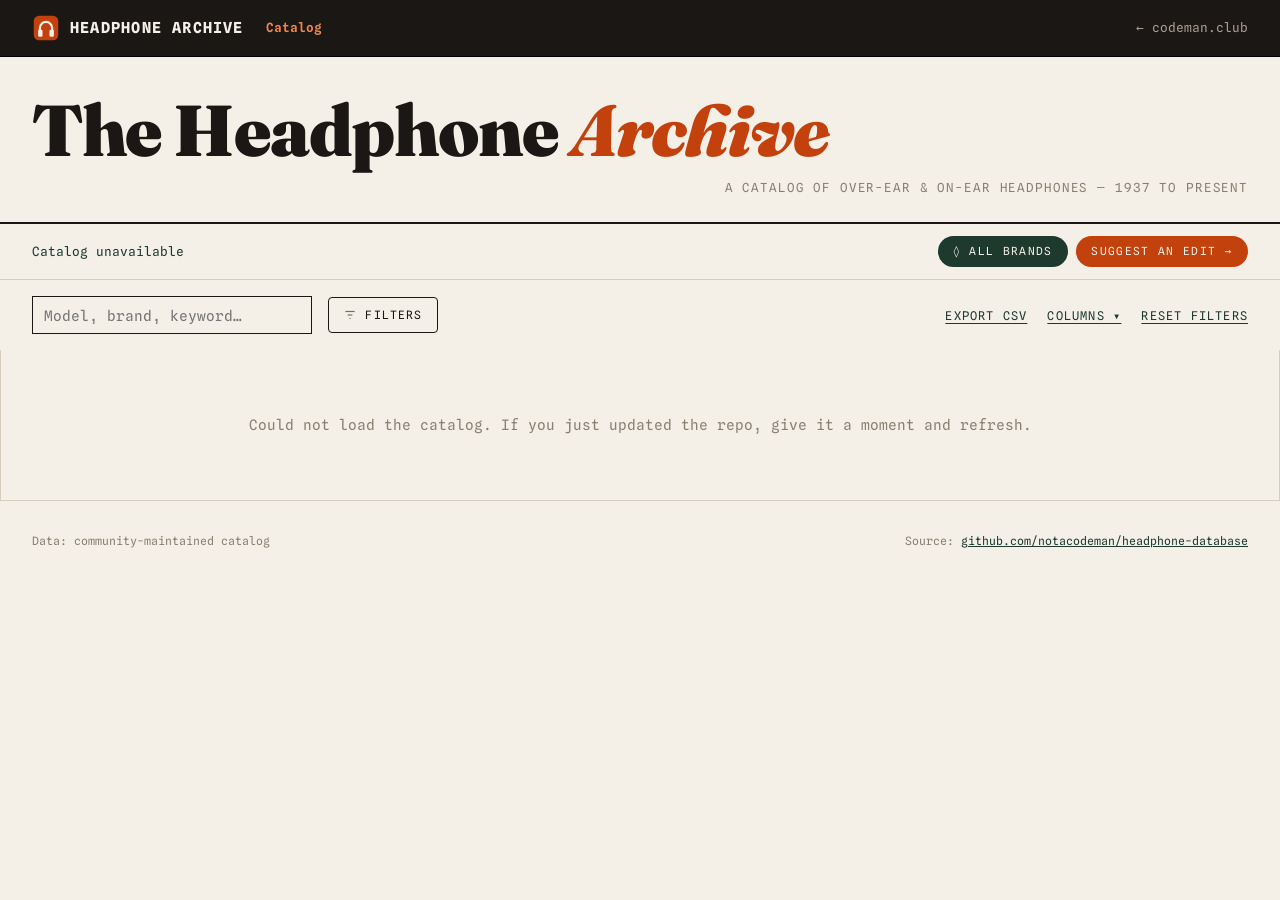
==== commit 86d65767: "Add codeman.club-style top banner with breadcrumbs and back link to every public page - Dark banner " ====
--- a/site/index.html
+++ b/site/index.html
@@ -7,6 +7,7 @@
 <link rel="preconnect" href="https://fonts.googleapis.com">
 <link rel="preconnect" href="https://fonts.gstatic.com" crossorigin>
 <link href="https://fonts.googleapis.com/css2?family=Fraunces:ital,opsz,wght@0,9..144,300..900;1,9..144,300..900&family=Spline+Sans+Mono:wght@300..700&display=swap" rel="stylesheet">
+<link rel="icon" href="data:image/svg+xml,%3Csvg viewBox='0 0 32 32' xmlns='http://www.w3.org/2000/svg'%3E%3Crect x='2' y='2' width='28' height='28' rx='6' fill='%23c2410c'/%3E%3Cpath d='M9 19v-3a7 7 0 0 1 14 0v3' fill='none' stroke='%23f4f0e8' stroke-width='2.5'/%3E%3Crect x='7' y='18' width='5' height='8' rx='1.5' fill='%23f4f0e8'/%3E%3Crect x='20' y='18' width='5' height='8' rx='1.5' fill='%23f4f0e8'/%3E%3C/svg%3E">
 <link rel="stylesheet" href="shared.css">
 <style>
   /* ---- Header and stats bar ---- */
@@ -281,6 +282,11 @@
 </head>
 <body>
 <a class="skip-link" href="#main">Skip to catalog</a>
+<div class="banner"><div class="in">
+  <a class="logo" href="index.html" title="Back to the catalog"><svg viewBox="0 0 32 32" aria-hidden="true"><rect x="2" y="2" width="28" height="28" rx="6" fill="#c2410c"/><path d="M9 19v-3a7 7 0 0 1 14 0v3" fill="none" stroke="#f4f0e8" stroke-width="2.5"/><rect x="7" y="18" width="5" height="8" rx="1.5" fill="#f4f0e8"/><rect x="20" y="18" width="5" height="8" rx="1.5" fill="#f4f0e8"/></svg>Headphone Archive</a>
+  <div class="crumbs"><b>Catalog</b></div>
+  <a class="home" href="https://codeman.club">&larr; codeman.club</a>
+</div></div>
 <header>
   <div class="masthead">
     <h1>The Headphone <em>Archive</em></h1>
--- a/site/shared.css
+++ b/site/shared.css
@@ -12,6 +12,7 @@
   --accent-2: #1e3a2f;
   --line: #d6cdbd;
   --muted: #8a8071;
+  --banner-muted: #a89e8e;
   --pad: clamp(1rem, 3vw, 2rem);
 }
 
@@ -22,6 +23,31 @@
   color: var(--ink);
   font-family: 'Spline Sans Mono', monospace;
   line-height: 1.5;
+}
+
+/* ---- Top banner, the same on every public page (matches steam. and tournament.codeman.club) ----
+   Logo returns to the catalog, crumbs show where you are, codeman.club link sits at the right. */
+.banner { background: var(--ink); border-bottom: 1px solid #000; }
+.banner .in { max-width: 1400px; margin: 0 auto; padding: 14px var(--pad);
+  display: flex; align-items: center; gap: 22px; flex-wrap: wrap; }
+.banner .logo { display: flex; align-items: center; gap: 10px; color: var(--paper); text-decoration: none;
+  font-size: 0.95rem; font-weight: 700; text-transform: uppercase; letter-spacing: 0.08em; }
+.banner .logo:hover { color: #fff; }
+.banner .logo svg { width: 28px; height: 28px; flex-shrink: 0; }
+.banner .crumbs { font-size: 0.8rem; color: var(--banner-muted); }
+.banner .crumbs a { color: inherit; text-decoration: none; }
+.banner .crumbs a:hover { color: var(--paper); }
+/* The page accent is too dark on the banner, so the current page uses a lighter orange. */
+.banner .crumbs b { font-weight: 600; color: #f0864f; }
+.banner .home { margin-left: auto; font-size: 0.8rem; color: var(--banner-muted); text-decoration: none; white-space: nowrap; }
+.banner .home:hover { color: var(--paper); }
+.banner a:focus-visible { outline-color: var(--paper); }
+
+/* On phones the banner wraps, so the codeman.club link stays up next to the logo. */
+@media (max-width: 600px) {
+  .banner .in { gap: 10px 16px; }
+  .banner .home { order: 1; }
+  .banner .crumbs { order: 2; width: 100%; }
 }
 
 /* Hidden on screen, still read by screen readers. */
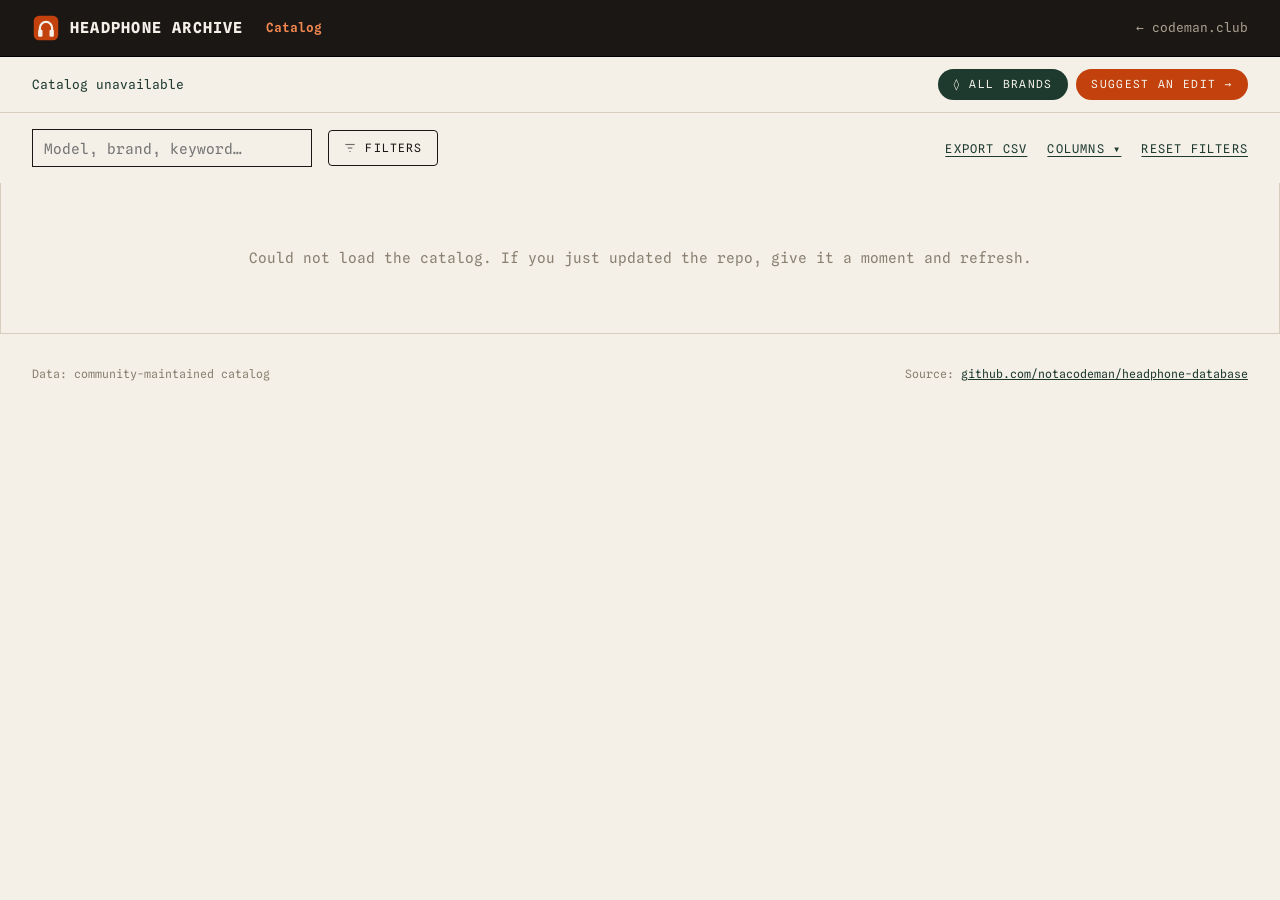
==== commit 683fbf52: "Remove the big title and tagline from the catalog page now that the banner shows the site name" ====
--- a/site/index.html
+++ b/site/index.html
@@ -10,15 +10,7 @@
 <link rel="icon" href="data:image/svg+xml,%3Csvg viewBox='0 0 32 32' xmlns='http://www.w3.org/2000/svg'%3E%3Crect x='2' y='2' width='28' height='28' rx='6' fill='%23c2410c'/%3E%3Cpath d='M9 19v-3a7 7 0 0 1 14 0v3' fill='none' stroke='%23f4f0e8' stroke-width='2.5'/%3E%3Crect x='7' y='18' width='5' height='8' rx='1.5' fill='%23f4f0e8'/%3E%3Crect x='20' y='18' width='5' height='8' rx='1.5' fill='%23f4f0e8'/%3E%3C/svg%3E">
 <link rel="stylesheet" href="shared.css">
 <style>
-  /* ---- Header and stats bar ---- */
-  header { border-bottom: 2px solid var(--ink); padding: 2.5rem 2rem 1.5rem; max-width: 1300px; margin: 0 auto; }
-  .masthead { display: flex; justify-content: space-between; align-items: flex-end; flex-wrap: wrap; gap: 1rem; }
-  h1 { font-family: 'Fraunces', serif; font-weight: 900; font-size: clamp(2.4rem, 13vw, 4.5rem);
-    line-height: 0.92; letter-spacing: -0.02em; }
-  h1 em { font-style: italic; color: var(--accent); }
-  .tagline { width: 100%; text-align: right; font-size: 0.78rem; color: var(--muted);
-    text-transform: uppercase; letter-spacing: 0.15em; }
-
+  /* ---- Stats bar ---- */
   .stats-bar { max-width: 1400px; margin: 0 auto; padding: 0.75rem var(--pad);
     display: flex; align-items: center; gap: 1rem; flex-wrap: wrap;
     font-size: 0.8rem; color: var(--accent-2); border-bottom: 1px solid var(--line); }
@@ -287,12 +279,8 @@
   <div class="crumbs"><b>Catalog</b></div>
   <a class="home" href="https://codeman.club">&larr; codeman.club</a>
 </div></div>
-<header>
-  <div class="masthead">
-    <h1>The Headphone <em>Archive</em></h1>
-    <div class="tagline">A catalog of over-ear &amp; on-ear headphones — 1937 to present</div>
-  </div>
-</header>
+<!-- The banner shows the name; this heading is for screen readers and search engines. -->
+<h1 class="visually-hidden">The Headphone Archive</h1>
 
 <div class="stats-bar">
   <span id="stats">Loading catalog&hellip;</span>
